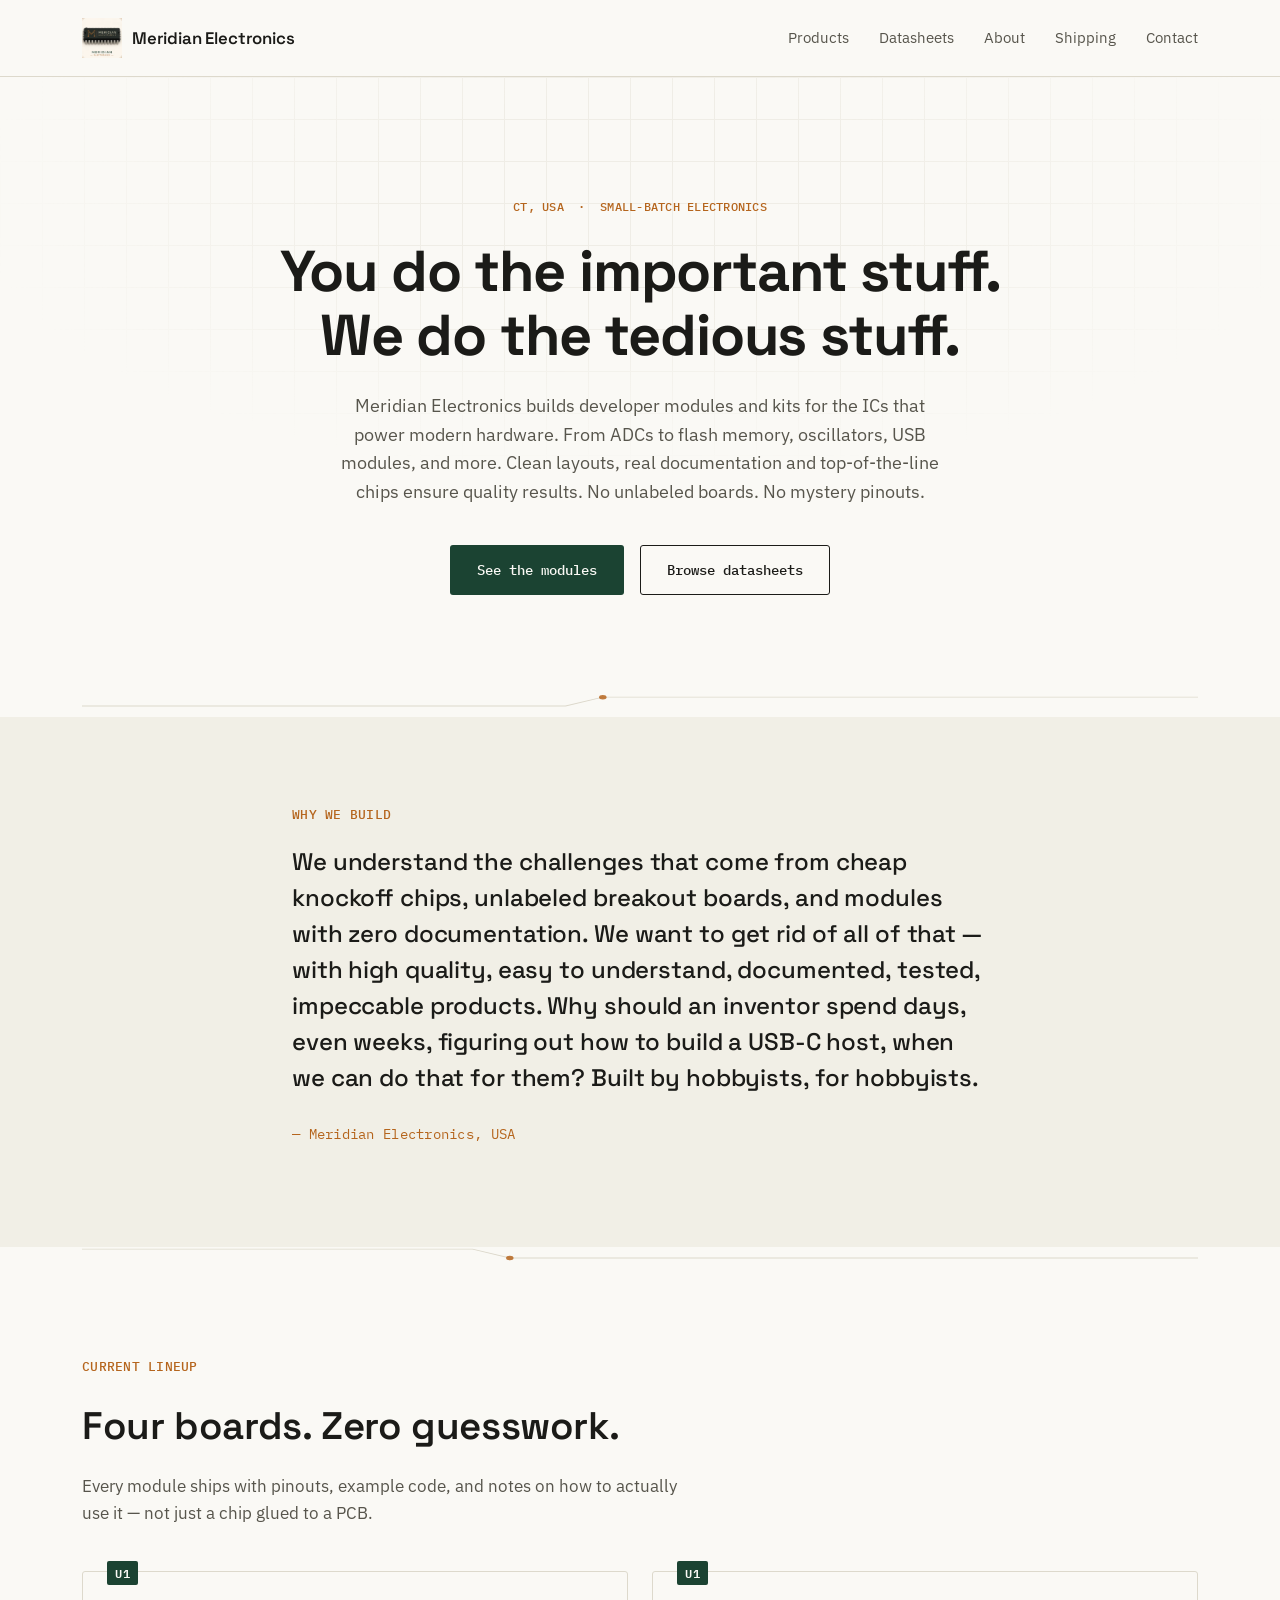
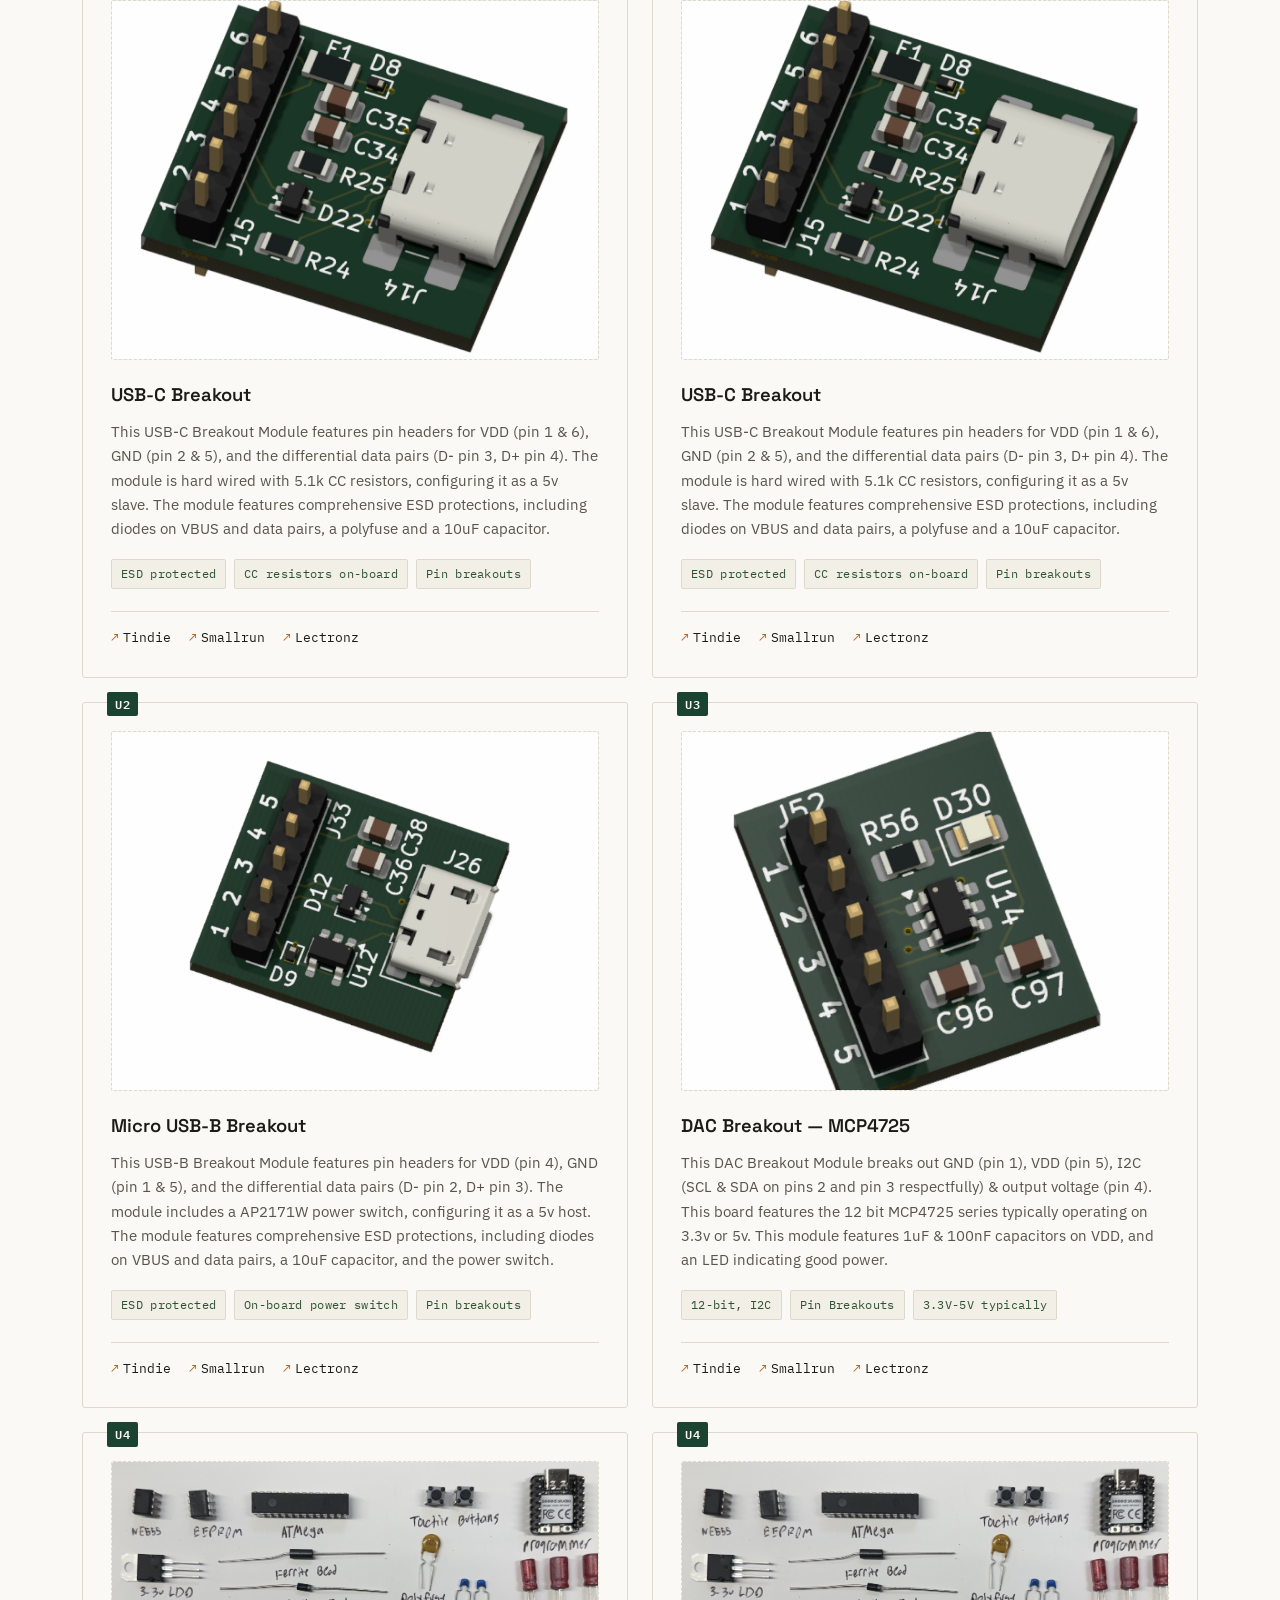
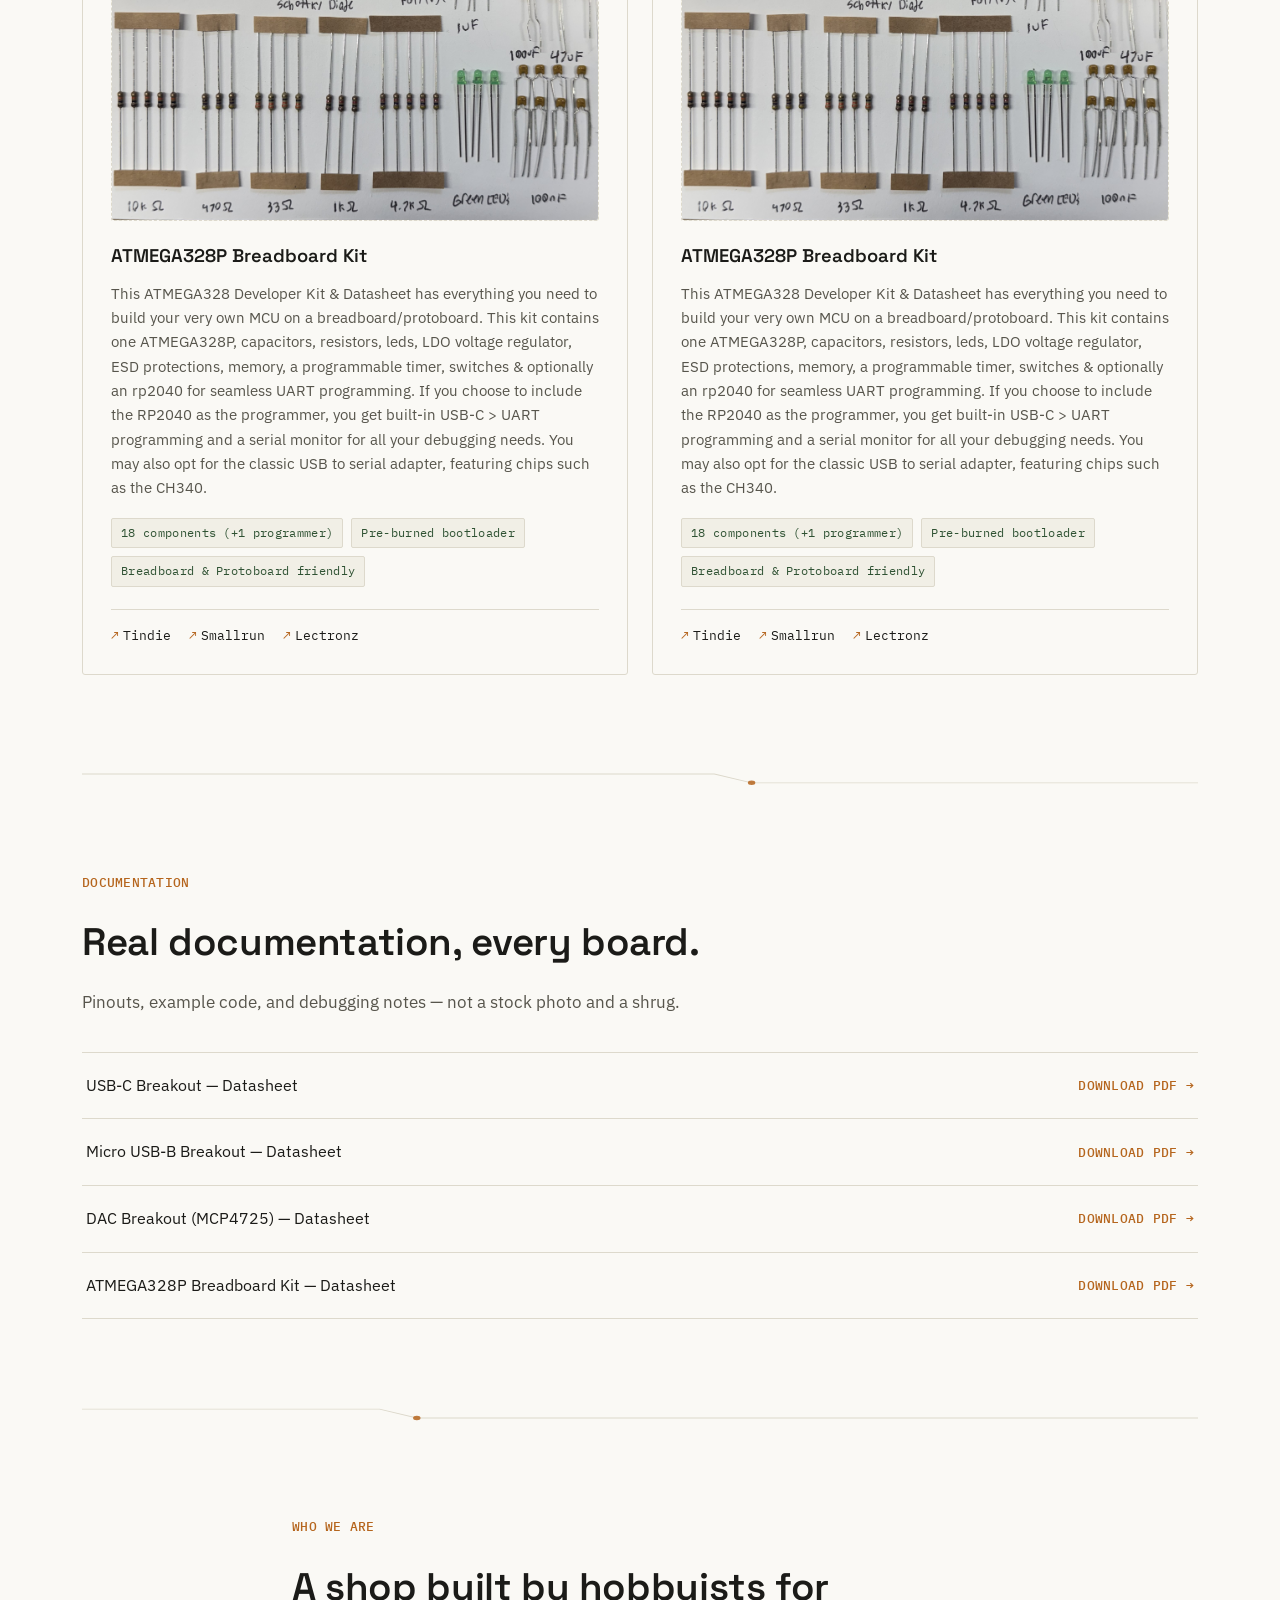
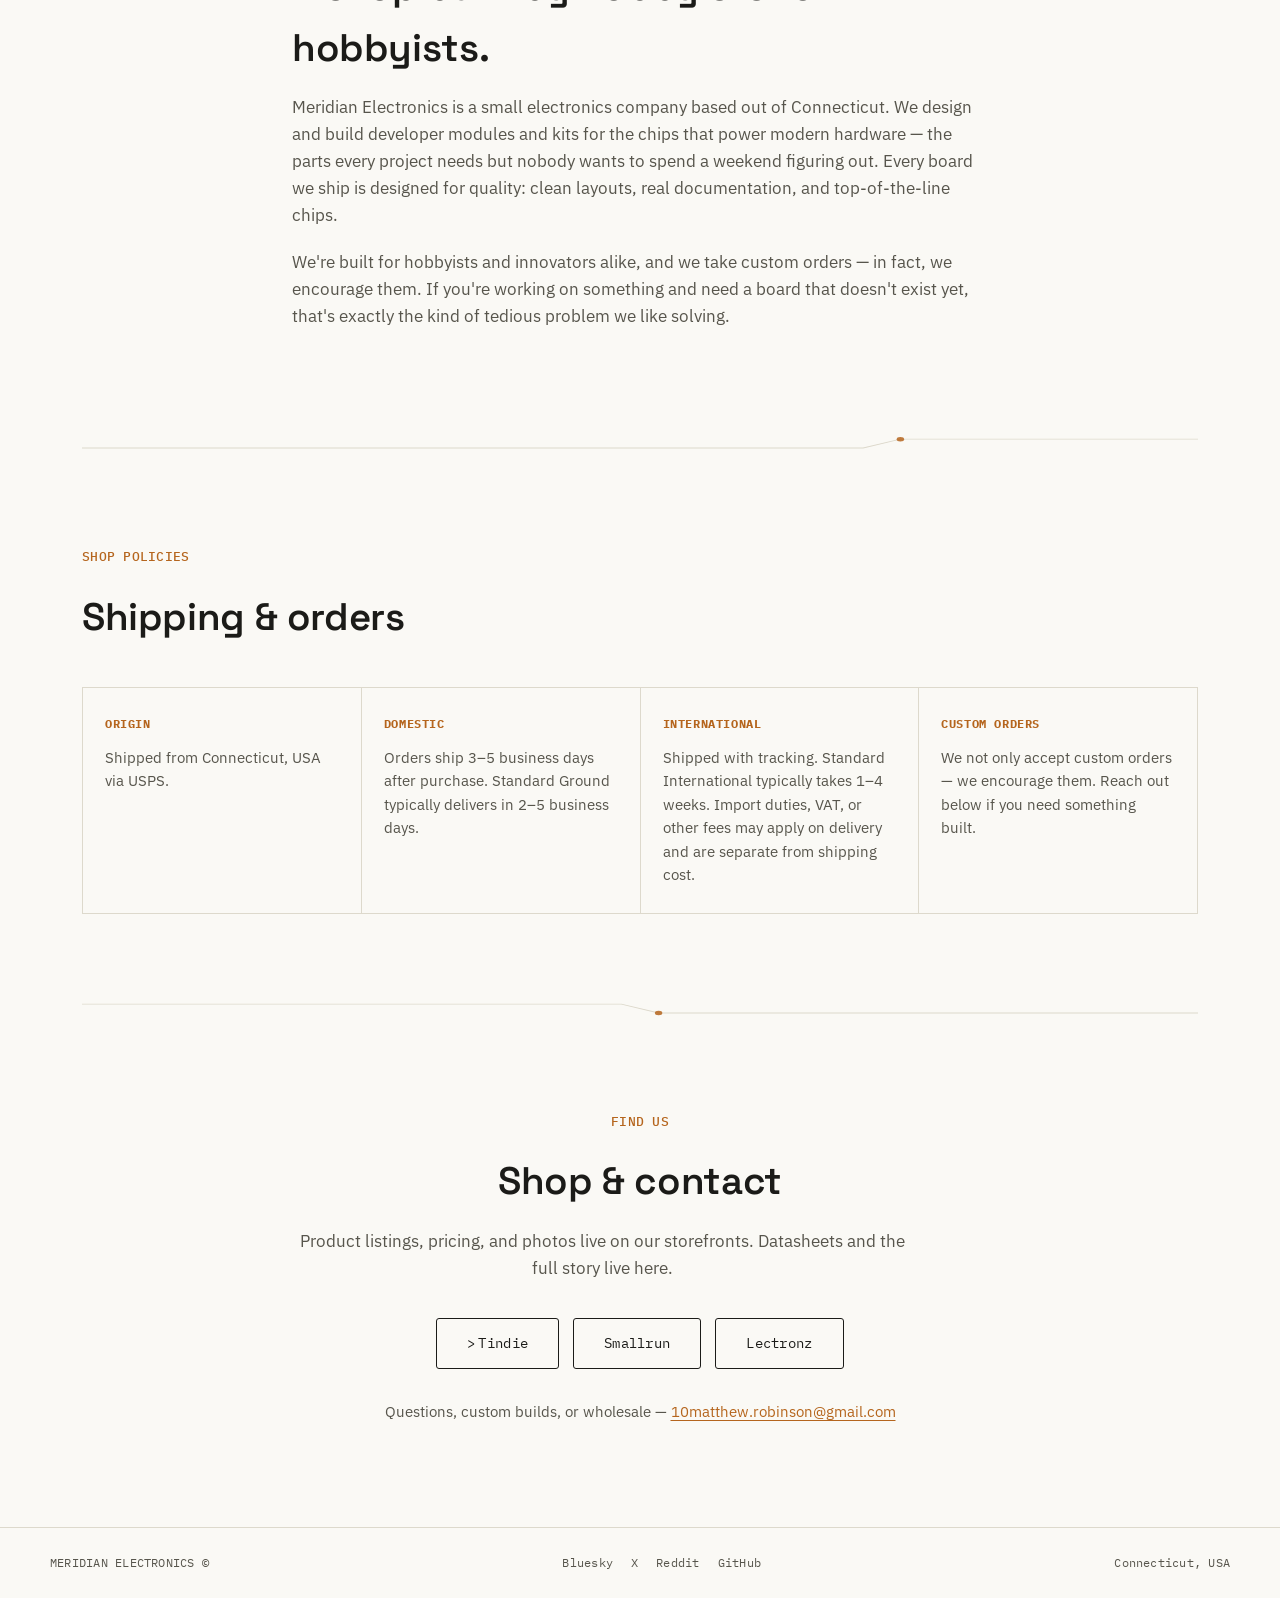
==== index.html @ dcb100b4 "Add product entries for USB-C and ATMEGA328P Added new product entries for USB-C Breakout Module and" ====
<!DOCTYPE html>
<html lang="en">
<head>
<!-- Google tag (gtag.js) -->
<script async src="https://www.googletagmanager.com/gtag/js?id=G-0KDZ7LK2J1"></script>
<script>
  window.dataLayer = window.dataLayer || [];
  function gtag(){dataLayer.push(arguments);}
  gtag('js', new Date());
  gtag('config', 'G-0KDZ7LK2J1');
</script>
<meta charset="UTF-8">
<meta name="viewport" content="width=device-width, initial-scale=1.0">
<title>Meridian Electronics — Developer Modules &amp; Kits</title>
<meta name="description" content="Meridian Electronics builds developer modules and kits for the ICs that power modern hardware. Documented, tested, and built for hobbyists and innovators alike.">

<link rel="canonical" href="https://meridian-electronics.github.io/Meridian-Electronics/">

<!-- Social share preview (Reddit, X, Discord, iMessage, etc.) -->
<meta property="og:type" content="website">
<meta property="og:title" content="Meridian Electronics — Developer Modules & Kits">
<meta property="og:description" content="Documented, tested developer modules and kits for the ICs that power modern hardware. Built for hobbyists and innovators, out of Connecticut.">
<meta property="og:image" content="assets/images/social-preview.png">
<meta property="og:url" content="https://meridian-electronics.github.io/Meridian-Electronics/">
<meta name="twitter:card" content="summary_large_image">
<meta name="twitter:title" content="Meridian Electronics — Developer Modules & Kits">
<meta name="twitter:description" content="Documented, tested developer modules and kits for the ICs that power modern hardware.">
<meta name="twitter:image" content="assets/images/social-preview.png">

<link rel="icon" href="assets/images/favicon.png" type="image/png">

<link rel="preconnect" href="https://fonts.googleapis.com">
<link rel="preconnect" href="https://fonts.gstatic.com" crossorigin>
<link href="https://fonts.googleapis.com/css2?family=Space+Grotesk:wght@500;600;700&family=IBM+Plex+Sans:wght@400;500;600&family=IBM+Plex+Mono:wght@400;500;600&display=swap" rel="stylesheet">
<link rel="stylesheet" href="style.css">
</head>
<body>

<!-- ============ NAV ============ -->
<header class="site-header">
  <div class="header-inner">
    
  <a href="#top" class="wordmark">
  <img src="assets/images/logo-icon.png" alt="Meridian Electronics" class="wordmark-mark">
  <span class="wordmark-text">Meridian Electronics</span>
  </a>

    <nav class="main-nav" id="main-nav">
      <a href="#products">Products</a>
      <a href="#datasheets">Datasheets</a>
      <a href="#about">About</a>
      <a href="#policies">Shipping</a>
      <a href="#contact">Contact</a>
    </nav>

    <button class="nav-toggle" id="nav-toggle" aria-label="Toggle menu" aria-expanded="false">
      <span></span><span></span><span></span>
    </button>
  </div>
  <div class="header-rule" aria-hidden="true"><span class="signal-dot"></span></div>
</header>

<main id="top">

  <!-- ============ HERO ============ -->
  <section class="hero">
    <div class="hero-grid" aria-hidden="true"></div>
    <div class="hero-inner">
      <p class="eyebrow mono">CT, USA &nbsp;·&nbsp; SMALL-BATCH ELECTRONICS</p>
      <h1 class="hero-title">You do the important&nbsp;stuff.<br>We do the tedious&nbsp;stuff.</h1>
      <p class="hero-sub">
        Meridian Electronics builds developer modules and kits for the ICs that power modern
        hardware. From ADCs to flash memory, oscillators, USB modules, and more. Clean layouts,
        real documentation and top-of-the-line chips ensure quality results. No unlabeled boards. No mystery pinouts.
      </p>
      <div class="hero-actions">
        <a href="#products" class="btn btn-primary">See the modules</a>
        <a href="#datasheets" class="btn btn-ghost">Browse datasheets</a>
      </div>
    </div>
  </section>

  <div class="trace-divider" aria-hidden="true">
    <svg viewBox="0 0 1200 40" preserveAspectRatio="none"><path d="M0 20 H520 L560 4 H1200" /><circle cx="560" cy="4" r="4"/></svg>
  </div>

  <!-- ============ WHY / MANIFESTO ============ -->
  <section class="manifesto" id="why">
    <div class="section-inner narrow">
      <p class="section-tag mono">WHY WE BUILD</p>
      <p class="manifesto-text">
        We understand the challenges that come from cheap knockoff chips, unlabeled breakout
        boards, and modules with zero documentation. We want to get rid of all of that —
        with high quality, easy to understand, documented, tested, impeccable products.
        Why should an inventor spend days, even weeks, figuring out how to build a USB-C host,
        when we can do that for them? Built by hobbyists, for hobbyists.
      </p>
      <p class="manifesto-sign mono">— Meridian Electronics, USA</p>
    </div>
  </section>

  <div class="trace-divider" aria-hidden="true">
    <svg viewBox="0 0 1200 40" preserveAspectRatio="none"><path d="M0 4 H420 L460 20 H1200" /><circle cx="460" cy="20" r="4"/></svg>
  </div>

  <!-- ============ PRODUCTS ============ -->
  <section class="products" id="products">
    <div class="section-inner">
      <p class="section-tag mono">CURRENT LINEUP</p>
      <h2 class="section-title">Four boards. Zero guesswork.</h2>
      <p class="section-lede">
        Every module ships with pinouts, example code, and notes on how to actually use it —
        not just a chip glued to a PCB.
      </p>

      <div class="product-grid">

        <!-- PRODUCT 1 -->
        <article class="product-card">
          <div class="product-tag mono">U1</div>
          <div class="product-media">
            <!-- TODO: replace with real product photo -->
            <img src="assets/images/USB-C IMG.png" alt="USB-C breakout board">
          </div>
          <h3>USB-C Breakout</h3>
          <p class="product-blurb">
            <!-- TODO: replace with your real Tindie/Smallrun description -->
            This USB-C Breakout Module features pin headers for VDD (pin 1 & 6), GND (pin 2 & 5), and the differential data pairs (D- pin 3, D+ pin 4). The module is hard wired with 5.1k CC resistors, configuring it as a 5v slave. The module features comprehensive ESD protections, including diodes on VBUS and data pairs, a polyfuse and a 10uF capacitor.
          </p>
          <ul class="product-specs mono">
            <li>ESD protected</li>
            <li>CC resistors on-board</li>
            <li>Pin breakouts</li>
          </ul>
          <div class="product-links">
            <a href="https://www.tindie.com/products/meridian_tech/usb-c-breakout-module-built-in-esd-plug-play/" class="shop-link">Tindie</a>
            <a href="https://smallrun.net/shop/meridian-electronics/usb-c-breakout-module-built-in-esd-plug-play" class="shop-link">Smallrun</a>
            <a href="https://lectronz.com/products/usb-c-breakout-module" class="shop-link">Lectronz</a>
          </div>
        </article>

        <!-- PRODUCT 1.1 -->
        <article class="product-card">
          <div class="product-tag mono">U1</div>
          <div class="product-media">
            <!-- TODO: replace with real product photo -->
            <img src="assets/images/USB-C IMG.png" alt="USB-C breakout board">
          </div>
          <h3>USB-C Breakout</h3>
          <p class="product-blurb">
            <!-- TODO: replace with your real Tindie/Smallrun description -->
            This USB-C Breakout Module features pin headers for VDD (pin 1 & 6), GND (pin 2 & 5), and the differential data pairs (D- pin 3, D+ pin 4). The module is hard wired with 5.1k CC resistors, configuring it as a 5v slave. The module features comprehensive ESD protections, including diodes on VBUS and data pairs, a polyfuse and a 10uF capacitor.
          </p>
          <ul class="product-specs mono">
            <li>ESD protected</li>
            <li>CC resistors on-board</li>
            <li>Pin breakouts</li>
          </ul>
          <div class="product-links">
            <a href="https://www.tindie.com/products/meridian_tech/usb-c-breakout-module-built-in-esd-plug-play/" class="shop-link">Tindie</a>
            <a href="https://smallrun.net/shop/meridian-electronics/usb-c-breakout-module-built-in-esd-plug-play" class="shop-link">Smallrun</a>
            <a href="https://lectronz.com/products/usb-c-breakout-module" class="shop-link">Lectronz</a>
          </div>
        </article>
        
        <!-- PRODUCT 2 -->
        <article class="product-card">
          <div class="product-tag mono">U2</div>
          <div class="product-media">
            <!-- TODO: replace with real product photo -->
            <img src="assets/images/USB-B IMG.png" alt="USB-B breakout board">
          </div>
          <h3>Micro USB-B Breakout</h3>
          <p class="product-blurb">
            This USB-B Breakout Module features pin headers for VDD (pin 4), GND (pin 1 & 5), and the differential data pairs (D- pin 2, D+ pin 3). The module includes a AP2171W power switch, configuring it as a 5v host. The module features comprehensive ESD protections, including diodes on VBUS and data pairs, a 10uF capacitor, and the power switch.
          </p>
          <ul class="product-specs mono">
            <li>ESD protected</li>
            <li>On-board power switch</li>
            <li>Pin breakouts</li>
          </ul>
          <div class="product-links">
            <a href="https://www.tindie.com/products/meridian_tech/micro-usb-b-breakout-module/" class="shop-link">Tindie</a>
            <a href="https://smallrun.net/shop/meridian-electronics/micro-usb-b-breakout-module" class="shop-link">Smallrun</a>
            <a href="https://lectronz.com/stores/meridian-electronics" class="shop-link">Lectronz</a>
          </div>
        </article>

        <!-- PRODUCT 3 -->
        <article class="product-card">
          <div class="product-tag mono">U3</div>
          <div class="product-media">
            <!-- TODO: replace with real product photo -->
            <img src="assets/images/DAC IMG.png" alt="DAC breakout board">
          </div>
          <h3>DAC Breakout — MCP4725</h3>
          <p class="product-blurb">
            This DAC Breakout Module breaks out GND (pin 1), VDD (pin 5), I2C (SCL & SDA on pins 2 and pin 3 respectfully) & output voltage (pin 4). This board features the 12 bit MCP4725 series typically operating on 3.3v or 5v. This module features 1uF & 100nF capacitors on VDD, and an LED indicating good power.
          </p>
          <ul class="product-specs mono">
            <li>12-bit, I2C</li>
            <li>Pin Breakouts</li>
            <li>3.3V-5V typically</li>
          </ul>
          <div class="product-links">
            <a href="https://www.tindie.com/products/meridian_tech/12-bit-dac-mcp4725-module/" class="shop-link">Tindie</a>
            <a href="https://smallrun.net/shop/meridian-electronics/12-bit-dac-mcp4725-module" class="shop-link">Smallrun</a>
            <a href="https://lectronz.com/stores/meridian-electronics" class="shop-link">Lectronz</a>
          </div>
        </article>

        <!-- PRODUCT 4 -->
        <article class="product-card">
          <div class="product-tag mono">U4</div>
          <div class="product-media">
            <!-- TODO: replace with real product photo -->
            <img src="assets/images/ATMEGA328P IMG.png" alt="328P breakout board">          </div>
          <h3>ATMEGA328P Breadboard Kit</h3>
          <p class="product-blurb">
            This ATMEGA328 Developer Kit & Datasheet has everything you need to build your very own MCU on a breadboard/protoboard. This kit contains one ATMEGA328P, capacitors, resistors, leds, LDO voltage regulator, ESD protections, memory, a programmable timer, switches & optionally an rp2040 for seamless UART programming.
            If you choose to include the RP2040 as the programmer, you get built-in USB-C > UART programming and a serial monitor for all your debugging needs. You may also opt for the classic USB to serial adapter, featuring chips such as the CH340. 
          </p>
          <ul class="product-specs mono">
            <li>18 components (+1 programmer)</li>
            <li>Pre-burned bootloader</li>
            <li>Breadboard & Protoboard friendly</li>
          </ul>
          <div class="product-links">
            <a href="https://www.tindie.com/products/meridian_tech/atmega328p-dev-educational-kit-breadboard-mcp/" class="shop-link">Tindie</a>
            <a href="https://smallrun.net/shop/meridian-electronics/atmega328p-dev-kit-educational-kit-breadboard" class="shop-link">Smallrun</a>
            <a href="https://lectronz.com/products/atmega328p-devkit" class="shop-link">Lectronz</a>
          </div>
        </article>

        <!-- PRODUCT 4.1 -->
        <article class="product-card">
          <div class="product-tag mono">U4</div>
          <div class="product-media">
            <!-- TODO: replace with real product photo -->
            <img src="assets/images/ATMEGA328P IMG.png" alt="328P breakout board">          </div>
          <h3>ATMEGA328P Breadboard Kit</h3>
          <p class="product-blurb">
            This ATMEGA328 Developer Kit & Datasheet has everything you need to build your very own MCU on a breadboard/protoboard. This kit contains one ATMEGA328P, capacitors, resistors, leds, LDO voltage regulator, ESD protections, memory, a programmable timer, switches & optionally an rp2040 for seamless UART programming.
            If you choose to include the RP2040 as the programmer, you get built-in USB-C > UART programming and a serial monitor for all your debugging needs. You may also opt for the classic USB to serial adapter, featuring chips such as the CH340. 
          </p>
          <ul class="product-specs mono">
            <li>18 components (+1 programmer)</li>
            <li>Pre-burned bootloader</li>
            <li>Breadboard & Protoboard friendly</li>
          </ul>
          <div class="product-links">
            <a href="https://www.tindie.com/products/meridian_tech/atmega328p-dev-educational-kit-breadboard-mcp/" class="shop-link">Tindie</a>
            <a href="https://smallrun.net/shop/meridian-electronics/atmega328p-dev-kit-educational-kit-breadboard" class="shop-link">Smallrun</a>
            <a href="https://lectronz.com/products/atmega328p-devkit" class="shop-link">Lectronz</a>
          </div>
        </article>
      </div>
    </div>
  </section>

  <div class="trace-divider" aria-hidden="true">
    <svg viewBox="0 0 1200 40" preserveAspectRatio="none"><path d="M0 20 H680 L720 36 H1200" /><circle cx="720" cy="36" r="4"/></svg>
  </div>

  <!-- ============ DATASHEETS ============ -->
  <section class="datasheets" id="datasheets">
    <div class="section-inner">
      <p class="section-tag mono">DOCUMENTATION</p>
      <h2 class="section-title">Real documentation, every board.</h2>
      <p class="section-lede">
        Pinouts, example code, and debugging notes — not a stock photo and a shrug.
      </p>

      <ul class="datasheet-list">
        <li>
          <span class="ds-name">USB-C Breakout — Datasheet</span>
          <a href="assets/datasheets/usb-c-breakout.pdf" class="ds-link mono">DOWNLOAD PDF &rarr;</a>
        </li>
        <li>
          <span class="ds-name">Micro USB-B Breakout — Datasheet</span>
          <a href="assets/datasheets/micro-usb-b-breakout.pdf" class="ds-link mono">DOWNLOAD PDF &rarr;</a>
        </li>
        <li>
          <span class="ds-name">DAC Breakout (MCP4725) — Datasheet</span>
          <a href="assets/datasheets/dac-breakout.pdf" class="ds-link mono">DOWNLOAD PDF &rarr;</a>
        </li>
        <li>
          <span class="ds-name">ATMEGA328P Breadboard Kit — Datasheet</span>
          <a href="assets/datasheets/atmega328p-kit.pdf" class="ds-link mono">DOWNLOAD PDF &rarr;</a>
        </li>
      </ul>
    </div>
  </section>

  <div class="trace-divider" aria-hidden="true">
    <svg viewBox="0 0 1200 40" preserveAspectRatio="none"><path d="M0 4 H320 L360 20 H1200" /><circle cx="360" cy="20" r="4"/></svg>
  </div>

  <!-- ============ ABOUT ============ -->
  <section class="about" id="about">
    <div class="section-inner narrow">
      <p class="section-tag mono">WHO WE ARE</p>
      <h2 class="section-title">A shop built by hobbyists for hobbyists.</h2>
      <p class="about-text">
        Meridian Electronics is a small electronics company based out of
        Connecticut. We design and build developer modules and kits for the chips that
        power modern hardware — the parts every project needs but nobody wants to spend
        a weekend figuring out. Every board we ship is designed for quality: clean layouts,
        real documentation, and top-of-the-line chips.
      </p>
      <p class="about-text">
        We're built for hobbyists and innovators alike, and we take custom orders — in
        fact, we encourage them. If you're working on something and need a board that
        doesn't exist yet, that's exactly the kind of tedious problem we like solving.
      </p>
    </div>
  </section>

  <div class="trace-divider" aria-hidden="true">
    <svg viewBox="0 0 1200 40" preserveAspectRatio="none"><path d="M0 20 H840 L880 4 H1200" /><circle cx="880" cy="4" r="4"/></svg>
  </div>

  <!-- ============ SHIPPING / POLICIES ============ -->
  <section class="policies" id="policies">
    <div class="section-inner">
      <p class="section-tag mono">SHOP POLICIES</p>
      <h2 class="section-title">Shipping &amp; orders</h2>

      <div class="policy-grid">
        <div class="policy-card">
          <h3 class="mono">ORIGIN</h3>
          <p>Shipped from Connecticut, USA via USPS.</p>
        </div>
        <div class="policy-card">
          <h3 class="mono">DOMESTIC</h3>
          <p>Orders ship 3–5 business days after purchase. Standard Ground typically
            delivers in 2–5 business days.</p>
        </div>
        <div class="policy-card">
          <h3 class="mono">INTERNATIONAL</h3>
          <p>Shipped with tracking. Standard International typically takes 1–4 weeks.
            Import duties, VAT, or other fees may apply on delivery and are separate
            from shipping cost.</p>
        </div>
        <div class="policy-card">
          <h3 class="mono">CUSTOM ORDERS</h3>
          <p>We not only accept custom orders — we encourage them. Reach out below
            if you need something built.</p>
        </div>
      </div>
    </div>
  </section>

  <div class="trace-divider" aria-hidden="true">
    <svg viewBox="0 0 1200 40" preserveAspectRatio="none"><path d="M0 4 H580 L620 20 H1200" /><circle cx="620" cy="20" r="4"/></svg>
  </div>

  <!-- ============ CONTACT / SHOPS ============ -->
  <section class="contact" id="contact">
    <div class="section-inner narrow center">
      <p class="section-tag mono">FIND US</p>
      <h2 class="section-title">Shop &amp; contact</h2>
      <p class="section-lede">
        Product listings, pricing, and photos live on our storefronts. Datasheets and
        the full story live here.
      </p>

      <div class="shop-buttons">
        <!-- TODO: replace # with your real storefront URLs -->
        <a href="https://www.tindie.com/stores/meridian_tech/" class="shop-btn">>
          <span class="mono">Tindie</span>
        </a>
        <a href="https://smallrun.net/shop/meridian-electronics" class="shop-btn">
          <span class="mono">Smallrun</span>
        </a>
        <a href="https://lectronz.com/stores/meridian-electronics" class="shop-btn">
          <span class="mono">Lectronz</span>
        </a>
      </div>

      <!-- TODO: replace with your real contact email -->
      <p class="contact-email">
        Questions, custom builds, or wholesale &mdash;
        <a href="mailto:10matthew.robinson@gmail.com">10matthew.robinson@gmail.com</a>
      </p>
    </div>
  </section>

</main>

<footer class="site-footer">
  <div class="footer-inner">
    <span class="mono">MERIDIAN ELECTRONICS &copy; <span id="year"></span></span>
    <div class="footer-social">
      <a href="https://bsky.app/profile/meridian-tech.bsky.social" class="mono">Bluesky</a>
      <a href="https://x.com/Meridian_TechUS" class="mono">X</a>
      <a href="https://www.reddit.com/user/Federal-Estate-7800/" class="mono">Reddit</a>
      <a href="https://github.com/Meridian-Electronics" class="mono">GitHub</a>
    </div>
    <span class="mono footer-loc">Connecticut, USA</span>
  </div>
</footer>

<script src="js/script.js"></script>
</body>
</html>
---- style.css ----
/* ==========================================================================
   Meridian Electronics — design tokens
   Palette pulled from the physical product: FR4 paper, soldermask green,
   copper trace/pad tone. Type: Space Grotesk (display), IBM Plex Sans (body),
   IBM Plex Mono (pin tables, designators, data — same register as the datasheets).
   ========================================================================== */

:root {
  --paper: #FAF9F5;
  --paper-dim: #F1EFE6;
  --ink: #1B1B18;
  --ink-soft: #57554C;
  --line: #DDD9CC;

  --green: #1B4332;
  --green-soft: #2F5233;
  --copper: #B5651D;
  --copper-soft: #D98A4C;

  --radius: 3px;
  --max-w: 1180px;

  --font-display: "Space Grotesk", "IBM Plex Sans", sans-serif;
  --font-body: "IBM Plex Sans", sans-serif;
  --font-mono: "IBM Plex Mono", monospace;
}

* { box-sizing: border-box; }

html {
  scroll-behavior: smooth;
}

@media (prefers-reduced-motion: reduce) {
  html { scroll-behavior: auto; }
  * { animation-duration: 0.001ms !important; animation-iteration-count: 1 !important; transition-duration: 0.001ms !important; }
}

body {
  margin: 0;
  background: var(--paper);
  color: var(--ink);
  font-family: var(--font-body);
  font-size: 16px;
  line-height: 1.6;
  -webkit-font-smoothing: antialiased;
}

a { color: inherit; text-decoration: none; }
ul { margin: 0; padding: 0; list-style: none; }
img { max-width: 100%; display: block; }

.mono { font-family: var(--font-mono); letter-spacing: 0.02em; }

:focus-visible {
  outline: 2px solid var(--copper);
  outline-offset: 2px;
}

.section-inner {
  max-width: var(--max-w);
  margin: 0 auto;
  padding: 88px 32px;
}
.section-inner.narrow { max-width: 760px; }
.section-inner.center { text-align: center; }

.section-tag {
  color: var(--copper);
  font-size: 0.8rem;
  font-weight: 500;
  text-transform: uppercase;
  margin: 0 0 18px;
}

.section-title {
  font-family: var(--font-display);
  font-size: clamp(1.7rem, 3vw, 2.4rem);
  font-weight: 600;
  margin: 0 0 16px;
  letter-spacing: -0.01em;
}

.section-lede {
  color: var(--ink-soft);
  max-width: 620px;
  font-size: 1.05rem;
  margin: 0 0 8px;
}

/* ==========================================================================
   Header — echoes the datasheet page header: small wordmark, hairline rule
   ========================================================================== */

.site-header {
  position: sticky;
  top: 0;
  z-index: 100;
  background: rgba(250, 249, 245, 0.92);
  backdrop-filter: blur(6px);
}

.header-inner {
  max-width: var(--max-w);
  margin: 0 auto;
  padding: 18px 32px;
  display: flex;
  align-items: center;
  justify-content: space-between;
}

.wordmark {
  display: flex;
  align-items: center;
  gap: 10px;
}

.wordmark-mark {
  height: 40px;
  width: 40px;
  object-fit: contain;
}

.wordmark-text {
  font-family: var(--font-display);
  font-weight: 600;
  font-size: 1.05rem;
  letter-spacing: -0.01em;
}

.main-nav {
  display: flex;
  gap: 30px;
}

.main-nav a {
  font-size: 0.92rem;
  color: var(--ink-soft);
  position: relative;
  padding: 4px 0;
  transition: color 0.15s ease;
}

.main-nav a:hover,
.main-nav a:focus-visible {
  color: var(--ink);
}

.main-nav a::after {
  content: "";
  position: absolute;
  left: 0; right: 100%;
  bottom: 0;
  height: 1.5px;
  background: var(--copper);
  transition: right 0.18s ease;
}

.main-nav a:hover::after,
.main-nav a:focus-visible::after {
  right: 0;
}

.nav-toggle {
  display: none;
  flex-direction: column;
  gap: 5px;
  background: none;
  border: none;
  cursor: pointer;
  padding: 6px;
}
.nav-toggle span {
  width: 22px;
  height: 2px;
  background: var(--ink);
  display: block;
}

.header-rule {
  position: relative;
  height: 1px;
  background: var(--line);
  overflow: visible;
}

.signal-dot {
  position: absolute;
  top: -3px;
  left: -3%;
  width: 7px;
  height: 7px;
  border-radius: 50%;
  background: var(--copper);
  animation: travel 7s linear infinite;
}

@keyframes travel {
  0% { left: -3%; opacity: 0; }
  8% { opacity: 1; }
  92% { opacity: 1; }
  100% { left: 103%; opacity: 0; }
}

/* ==========================================================================
   Hero
   ========================================================================== */

.hero {
  position: relative;
  padding: 120px 32px 100px;
  overflow: hidden;
}

.hero-grid {
  position: absolute;
  inset: 0;
  background-image:
    linear-gradient(var(--line) 1px, transparent 1px),
    linear-gradient(90deg, var(--line) 1px, transparent 1px);
  background-size: 42px 42px;
  opacity: 0.35;
  mask-image: radial-gradient(ellipse 70% 60% at 50% 20%, black 30%, transparent 75%);
}

.hero-inner {
  position: relative;
  max-width: 760px;
  margin: 0 auto;
  text-align: center;
}

.eyebrow {
  color: var(--copper);
  font-size: 0.78rem;
  font-weight: 500;
  margin: 0 0 22px;
}

.hero-title {
  font-family: var(--font-display);
  font-size: clamp(2.2rem, 5.4vw, 3.6rem);
  font-weight: 700;
  line-height: 1.12;
  letter-spacing: -0.02em;
  margin: 0 0 24px;
}

.hero-sub {
  font-size: 1.12rem;
  color: var(--ink-soft);
  max-width: 620px;
  margin: 0 auto 38px;
}

.hero-actions {
  display: flex;
  gap: 16px;
  justify-content: center;
  flex-wrap: wrap;
}

.btn {
  display: inline-block;
  padding: 13px 26px;
  font-family: var(--font-mono);
  font-size: 0.88rem;
  font-weight: 500;
  border-radius: var(--radius);
  border: 1px solid transparent;
  transition: transform 0.15s ease, background 0.15s ease, border-color 0.15s ease;
}
.btn:hover { transform: translateY(-1px); }

.btn-primary {
  background: var(--green);
  color: var(--paper);
}
.btn-primary:hover { background: var(--green-soft); }

.btn-ghost {
  border-color: var(--ink);
  color: var(--ink);
}
.btn-ghost:hover { border-color: var(--copper); color: var(--copper); }

/* ==========================================================================
   Trace dividers — signature element: a copper trace with a via, standing
   in for a section rule. Direction/turn is randomized per divider.
   ========================================================================== */

.trace-divider {
  max-width: var(--max-w);
  margin: 0 auto;
  padding: 0 32px;
}
.trace-divider svg {
  width: 100%;
  height: 22px;
  display: block;
  overflow: visible;
}
.trace-divider path {
  fill: none;
  stroke: var(--line);
  stroke-width: 1.5;
}
.trace-divider circle {
  fill: var(--copper);
  opacity: 0.85;
}

/* ==========================================================================
   Manifesto / About (shared prose styling)
   ========================================================================== */

.manifesto { background: var(--paper-dim); }

.manifesto-text {
  font-family: var(--font-display);
  font-size: clamp(1.15rem, 2.1vw, 1.5rem);
  font-weight: 500;
  line-height: 1.5;
  letter-spacing: -0.005em;
  margin: 0 0 28px;
}

.manifesto-sign {
  color: var(--copper);
  font-size: 0.85rem;
}

.about-text {
  color: var(--ink-soft);
  font-size: 1.05rem;
  margin: 0 0 20px;
}

/* ==========================================================================
   Products
   ========================================================================== */

.product-grid {
  margin-top: 44px;
  display: grid;
  grid-template-columns: repeat(2, 1fr);
  gap: 24px;
}

.product-card {
  position: relative;
  background: var(--paper);
  border: 1px solid var(--line);
  border-radius: var(--radius);
  padding: 28px;
  transition: border-color 0.18s ease, transform 0.18s ease, box-shadow 0.18s ease;
}

.product-card:hover {
  border-color: var(--copper);
  transform: translateY(-2px);
  box-shadow: 0 10px 24px -18px rgba(27, 27, 24, 0.35);
}

.product-tag {
  position: absolute;
  top: -11px;
  left: 24px;
  background: var(--green);
  color: var(--paper);
  font-size: 0.72rem;
  font-weight: 600;
  padding: 3px 8px;
  border-radius: 2px;
  letter-spacing: 0.05em;
}

.product-media {
  height: 360px;
  border-radius: 2px;
  background:
    repeating-linear-gradient(45deg, var(--paper-dim), var(--paper-dim) 8px, var(--paper) 8px, var(--paper) 16px);
  border: 1px dashed var(--line);
  display: flex;
  align-items: center;
  justify-content: center;
  text-align: center;
  margin-bottom: 20px;
}

.media-placeholder {
  color: var(--ink-soft);
  font-size: 0.72rem;
  line-height: 1.6;
}

.product-media img {
  width: 100%;
  height: 100%;
  object-fit: cover;
  border-radius: 2px;
}

.product-card h3 {
  font-family: var(--font-display);
  font-size: 1.15rem;
  font-weight: 600;
  margin: 0 0 10px;
}

.product-blurb {
  color: var(--ink-soft);
  font-size: 0.95rem;
  margin: 0 0 18px;
}

.product-specs {
  display: flex;
  flex-wrap: wrap;
  gap: 8px;
  margin-bottom: 22px;
}
.product-specs li {
  font-size: 0.72rem;
  color: var(--green-soft);
  background: var(--paper-dim);
  border: 1px solid var(--line);
  padding: 5px 9px;
  border-radius: 2px;
}

.product-links {
  display: flex;
  gap: 18px;
  border-top: 1px solid var(--line);
  padding-top: 16px;
}

.shop-link {
  font-family: var(--font-mono);
  font-size: 0.8rem;
  color: var(--ink);
  position: relative;
}
.shop-link::before {
  content: "\2197";
  margin-right: 4px;
  color: var(--copper);
}
.shop-link:hover { color: var(--copper); }

/* ==========================================================================
   Datasheets
   ========================================================================== */

.datasheet-list {
  margin-top: 36px;
  border-top: 1px solid var(--line);
}

.datasheet-list li {
  display: flex;
  align-items: center;
  justify-content: space-between;
  padding: 20px 4px;
  border-bottom: 1px solid var(--line);
  flex-wrap: wrap;
  gap: 10px;
}

.ds-name {
  font-size: 1rem;
}

.ds-link {
  color: var(--copper);
  font-size: 0.82rem;
  font-weight: 500;
  transition: opacity 0.15s ease;
}
.ds-link:hover { opacity: 0.7; }

.datasheets code {
  background: var(--paper-dim);
  border: 1px solid var(--line);
  border-radius: 2px;
  padding: 2px 6px;
  font-size: 0.85em;
}

/* ==========================================================================
   Policies
   ========================================================================== */

.policy-grid {
  margin-top: 40px;
  display: grid;
  grid-template-columns: repeat(4, 1fr);
  gap: 1px;
  background: var(--line);
  border: 1px solid var(--line);
}

.policy-card {
  background: var(--paper);
  padding: 26px 22px;
}

.policy-card h3 {
  font-size: 0.75rem;
  color: var(--copper);
  margin: 0 0 12px;
  letter-spacing: 0.05em;
}

.policy-card p {
  font-size: 0.92rem;
  color: var(--ink-soft);
  margin: 0;
}

/* ==========================================================================
   Contact
   ========================================================================== */

.shop-buttons {
  display: flex;
  gap: 14px;
  justify-content: center;
  flex-wrap: wrap;
  margin: 36px 0 30px;
}

.shop-btn {
  border: 1px solid var(--ink);
  border-radius: var(--radius);
  padding: 14px 30px;
  font-size: 0.85rem;
  transition: background 0.15s ease, color 0.15s ease, border-color 0.15s ease;
}
.shop-btn:hover {
  background: var(--green);
  border-color: var(--green);
  color: var(--paper);
}

.contact-email {
  color: var(--ink-soft);
  font-size: 0.95rem;
}
.contact-email a {
  color: var(--copper);
  text-decoration: underline;
  text-underline-offset: 3px;
}

/* ==========================================================================
   Footer
   ========================================================================== */

.site-footer {
  border-top: 1px solid var(--line);
  padding: 26px 32px;
}

.footer-inner {
  max-width: var(--max-w);
  margin: 0 auto;
  display: flex;
  justify-content: space-between;
  flex-wrap: wrap;
  gap: 8px;
  font-size: 0.72rem;
  color: var(--ink-soft);
}

.footer-social {
  display: flex;
  gap: 18px;
}
.footer-social a {
  color: var(--ink-soft);
  transition: color 0.15s ease;
}
.footer-social a:hover {
  color: var(--copper);
}

/* ==========================================================================
   Responsive
   ========================================================================== */

@media (max-width: 860px) {
  .product-grid { grid-template-columns: 1fr; }
  .policy-grid { grid-template-columns: repeat(2, 1fr); }
}

@media (max-width: 720px) {
  .main-nav {
    position: absolute;
    top: 100%;
    left: 0;
    right: 0;
    background: var(--paper);
    border-bottom: 1px solid var(--line);
    flex-direction: column;
    gap: 0;
    padding: 8px 32px 18px;
    display: none;
  }
  .main-nav.open { display: flex; }
  .main-nav a { padding: 12px 0; border-bottom: 1px solid var(--line); }
  .main-nav a:last-child { border-bottom: none; }
  .nav-toggle { display: flex; }
  .hero { padding: 90px 24px 70px; }
  .section-inner { padding: 64px 24px; }
}

@media (max-width: 540px) {
  .policy-grid { grid-template-columns: 1fr; }
}
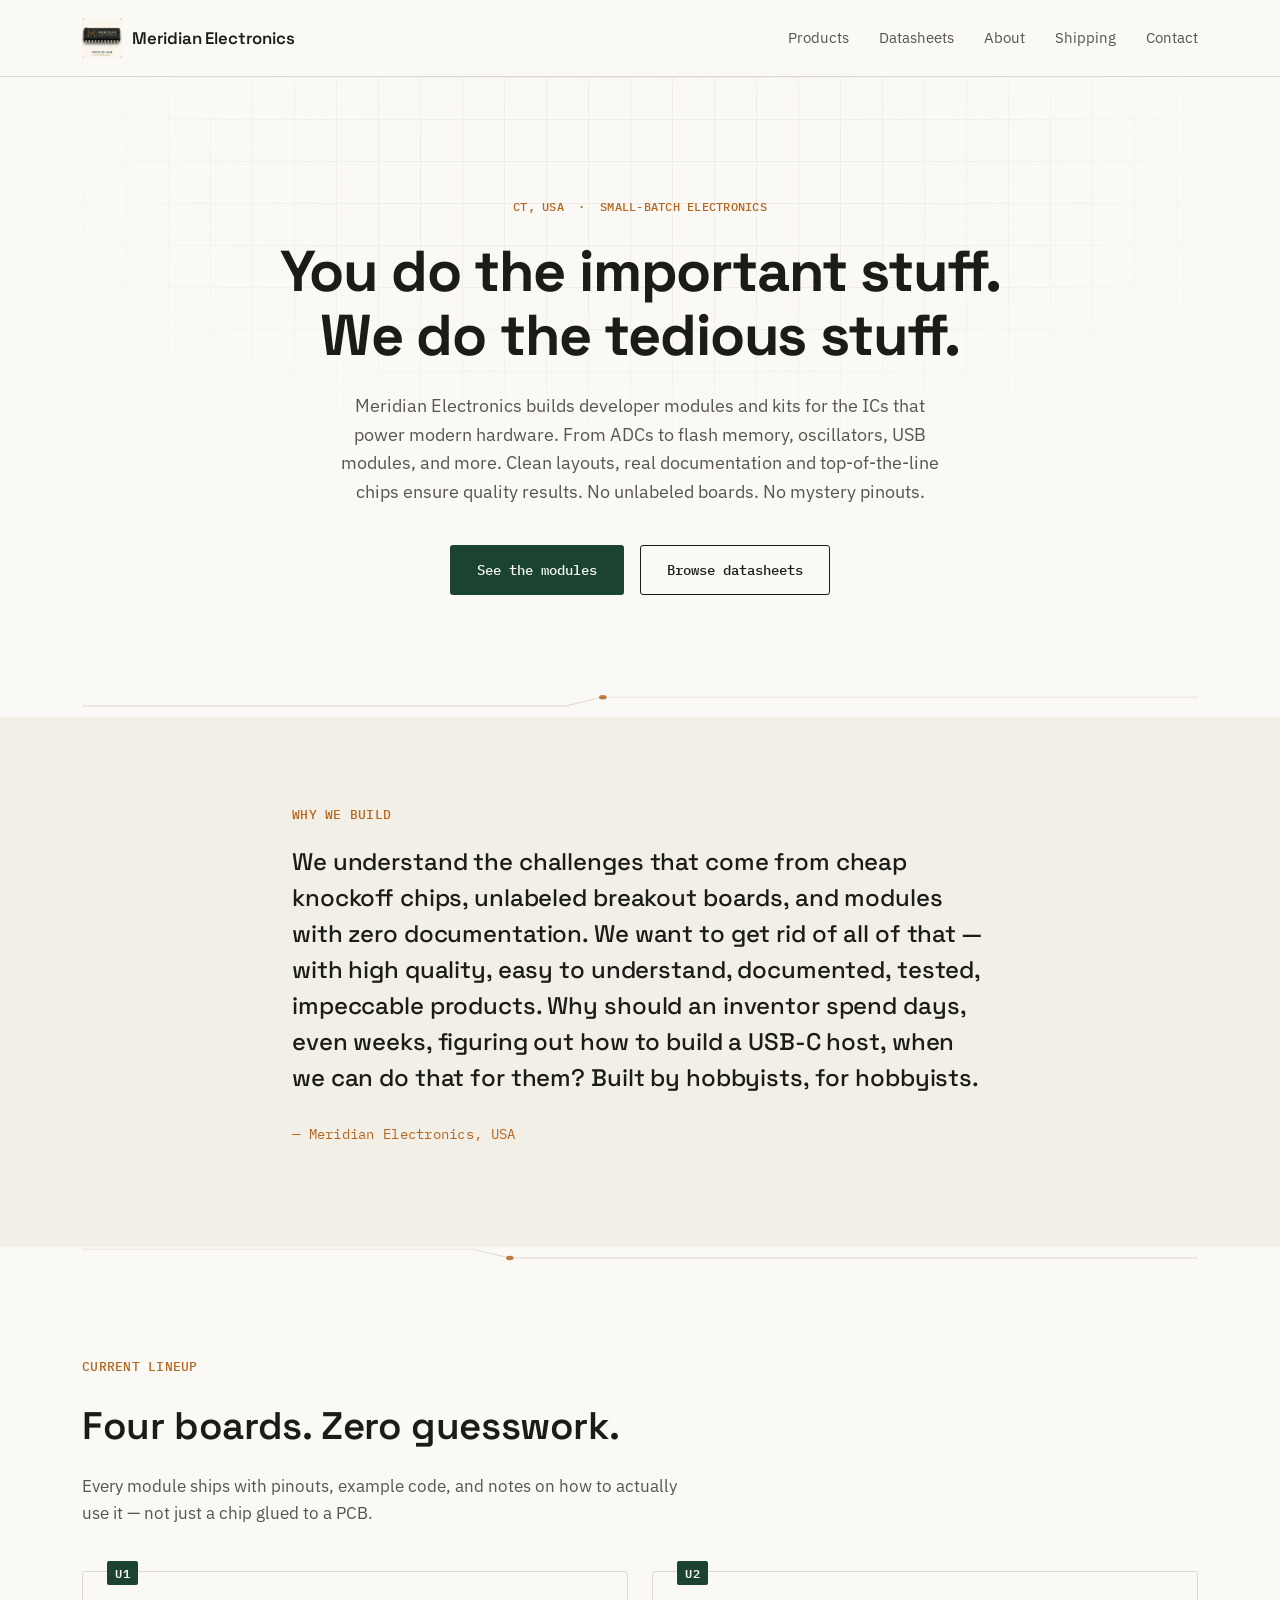
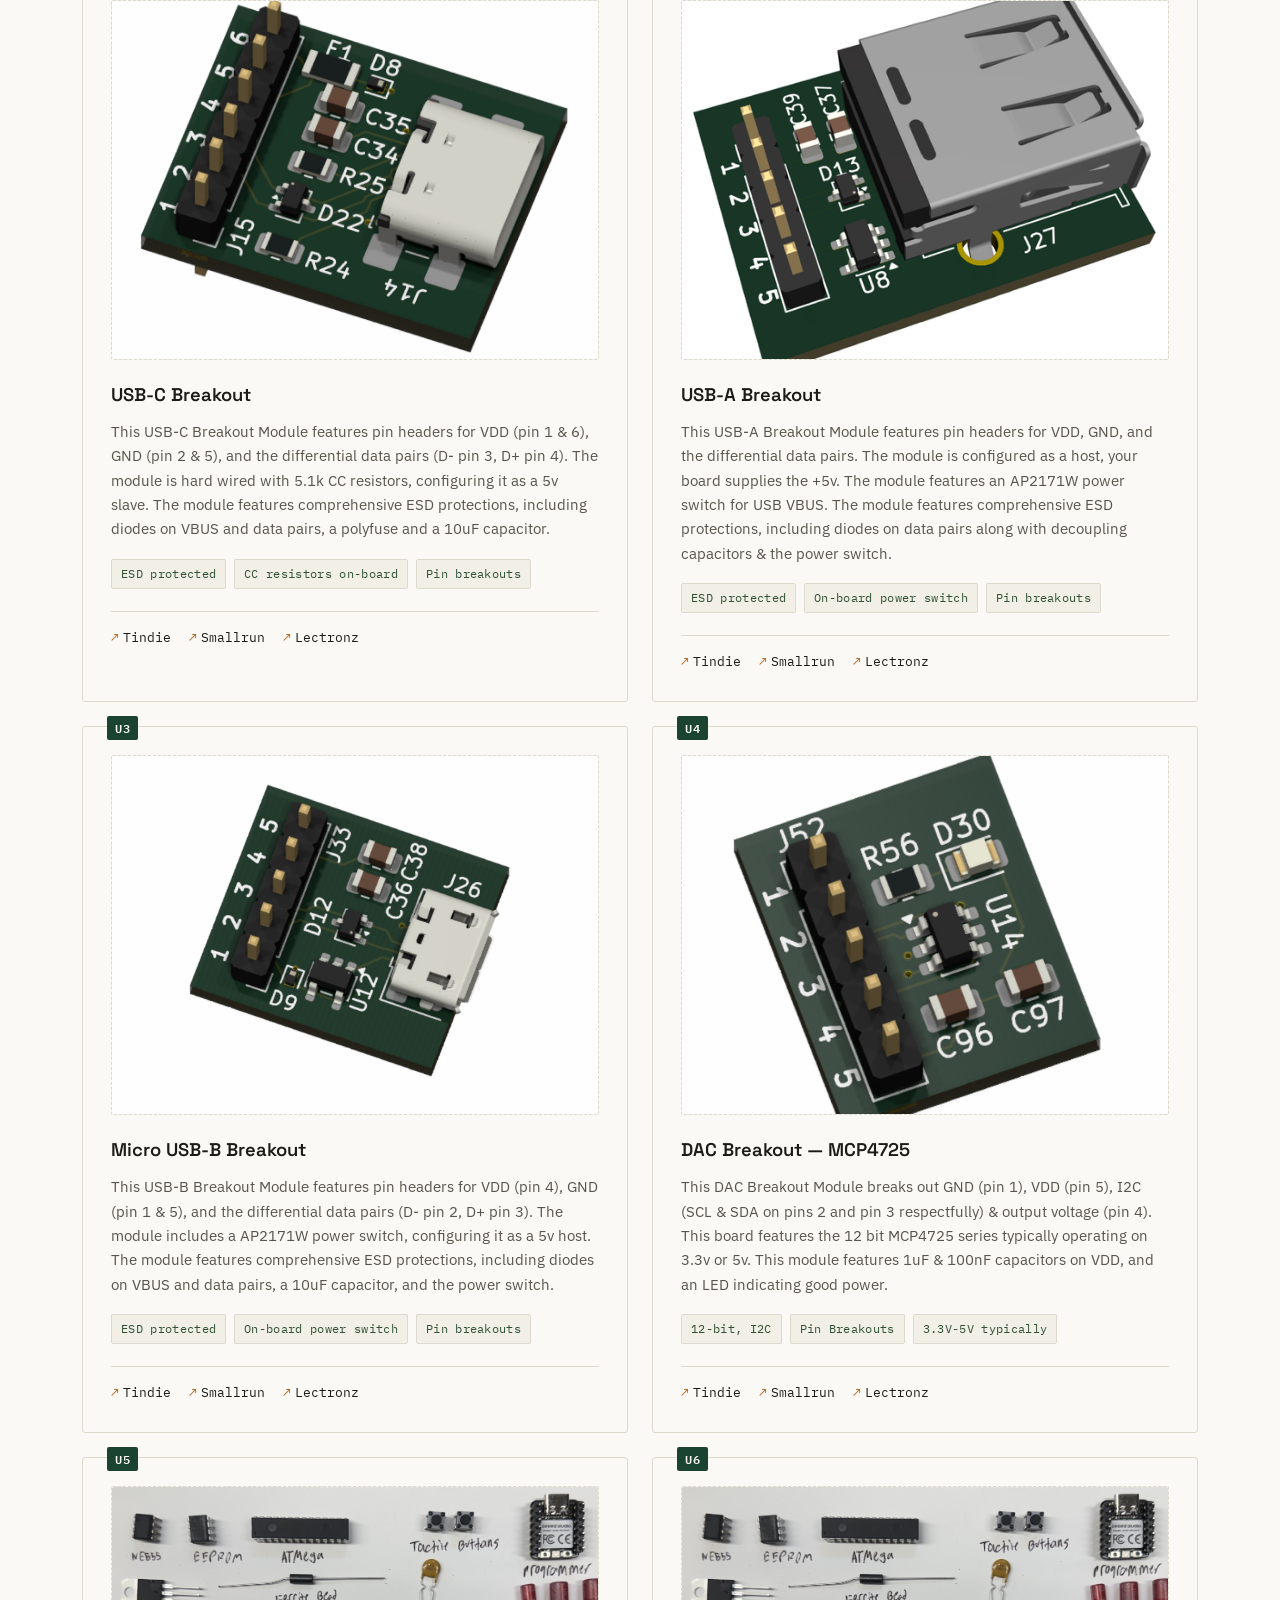
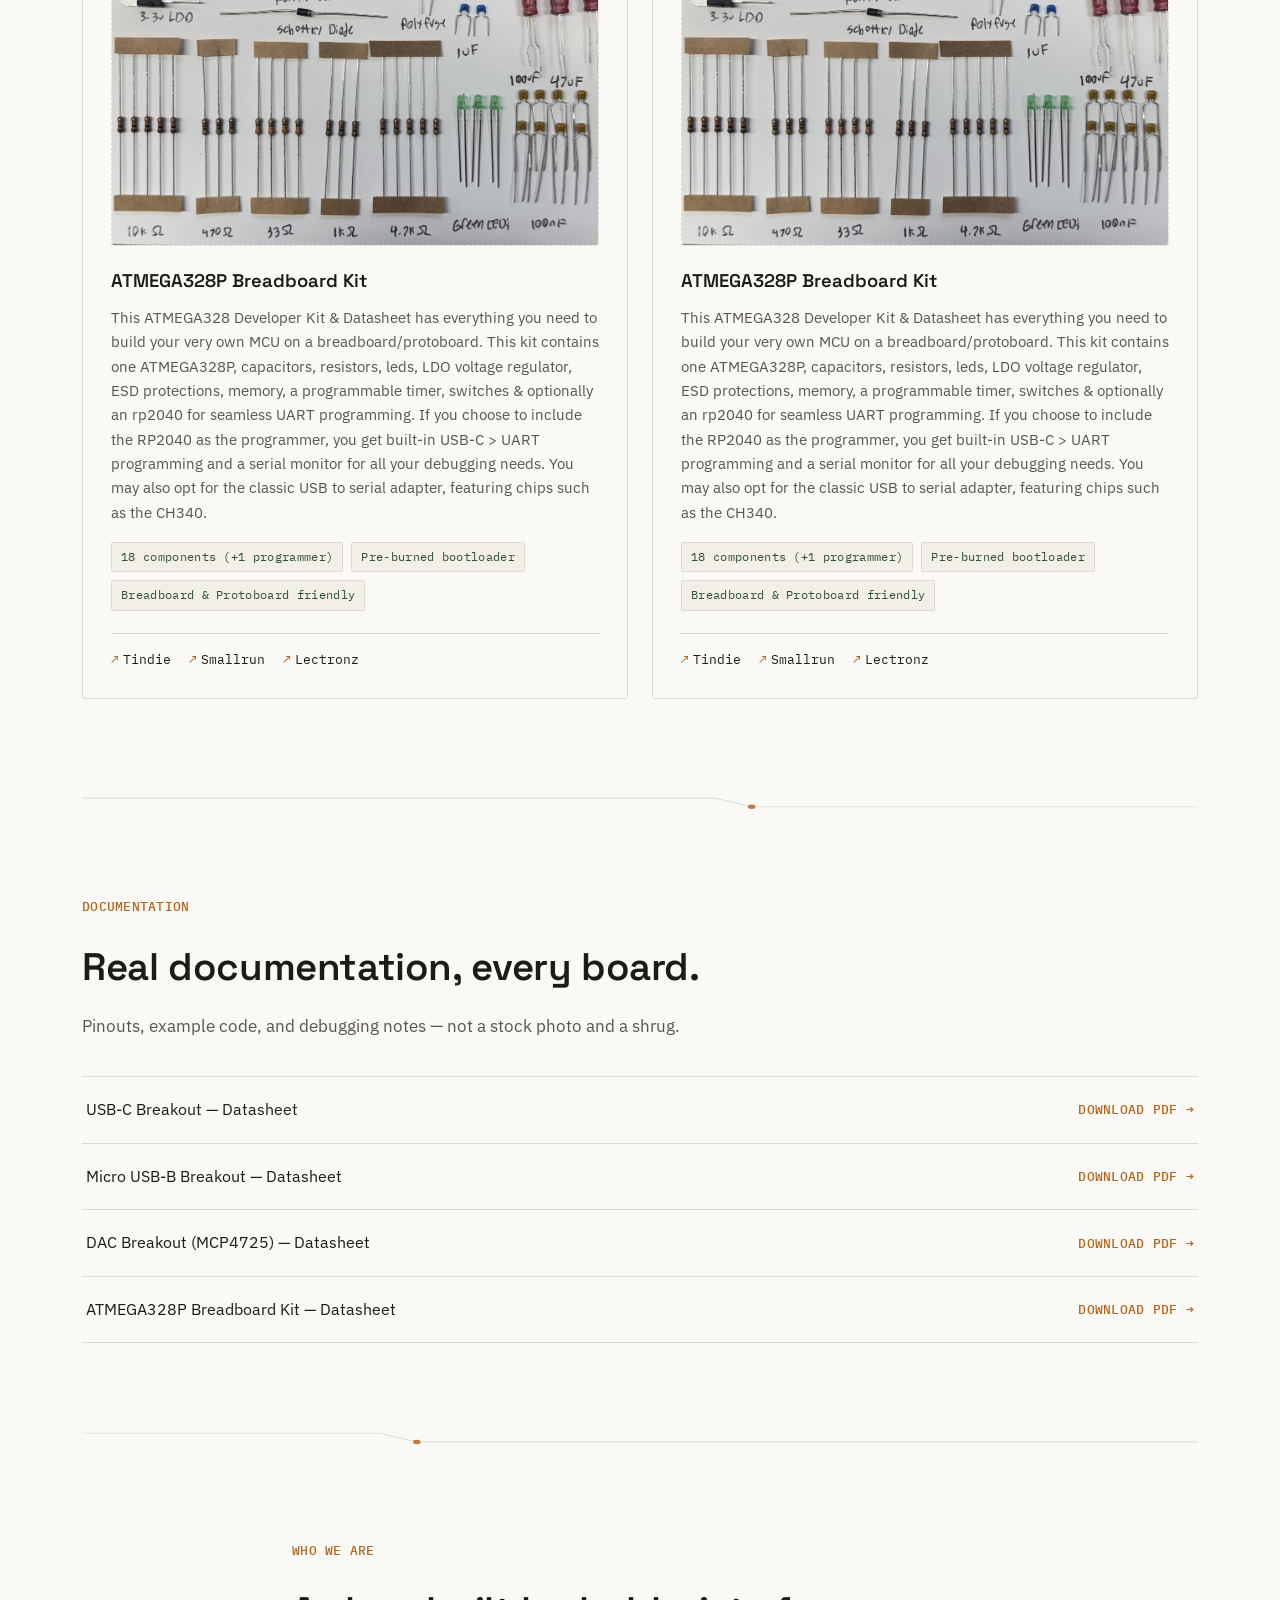
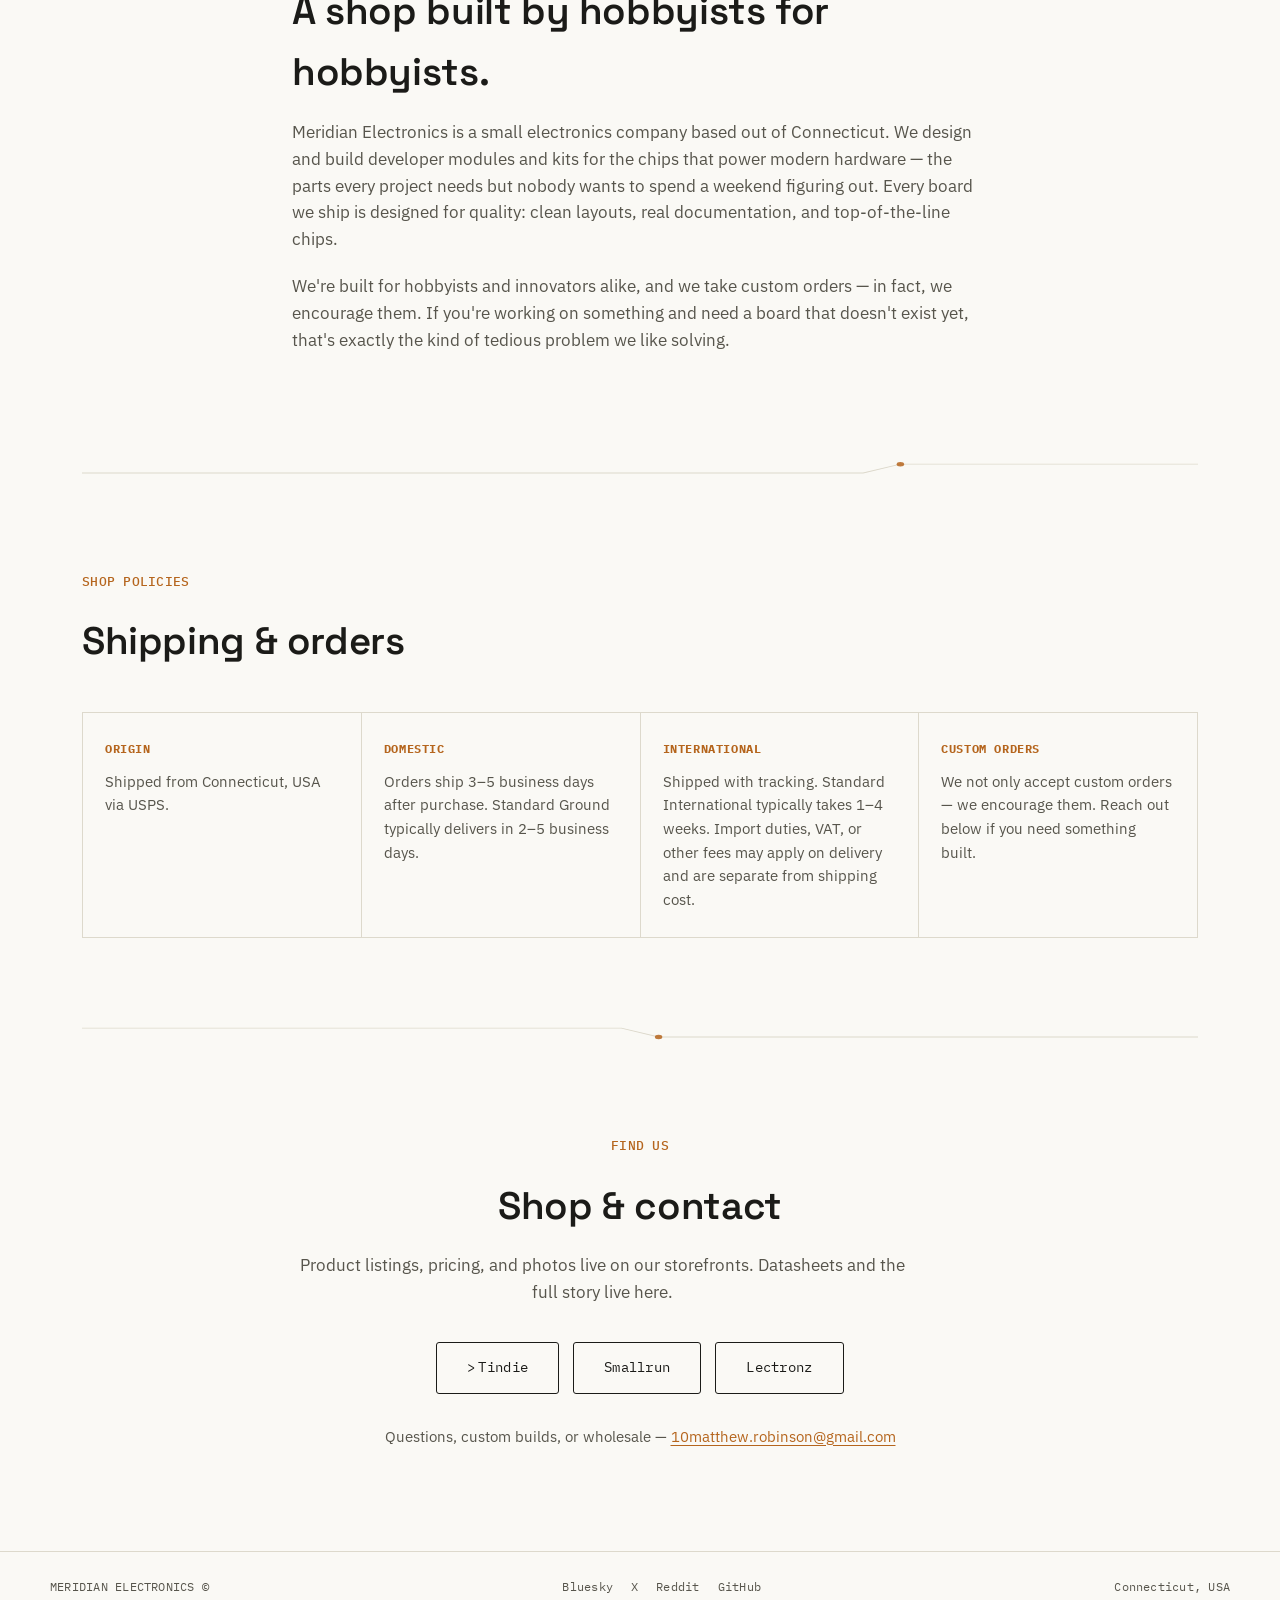
==== commit 2b8d8c67: "Revise product details for breakout modules Updated product tags, images, and descriptions for USB-A" ====
--- a/index.html
+++ b/index.html
@@ -141,45 +141,44 @@
 
         <!-- PRODUCT 1.1 -->
         <article class="product-card">
-          <div class="product-tag mono">U1</div>
-          <div class="product-media">
-            <!-- TODO: replace with real product photo -->
-            <img src="assets/images/USB-C IMG.png" alt="USB-C breakout board">
-          </div>
-          <h3>USB-C Breakout</h3>
+          <div class="product-tag mono">U2</div>
+          <div class="product-media">
+            <!-- TODO: replace with real product photo -->
+            <img src="assets/images/USB-A IMG.png" alt="USB-A breakout board">
+          </div>
+          <h3>USB-A Breakout</h3>
           <p class="product-blurb">
             <!-- TODO: replace with your real Tindie/Smallrun description -->
-            This USB-C Breakout Module features pin headers for VDD (pin 1 & 6), GND (pin 2 & 5), and the differential data pairs (D- pin 3, D+ pin 4). The module is hard wired with 5.1k CC resistors, configuring it as a 5v slave. The module features comprehensive ESD protections, including diodes on VBUS and data pairs, a polyfuse and a 10uF capacitor.
-          </p>
-          <ul class="product-specs mono">
-            <li>ESD protected</li>
-            <li>CC resistors on-board</li>
-            <li>Pin breakouts</li>
-          </ul>
-          <div class="product-links">
-            <a href="https://www.tindie.com/products/meridian_tech/usb-c-breakout-module-built-in-esd-plug-play/" class="shop-link">Tindie</a>
-            <a href="https://smallrun.net/shop/meridian-electronics/usb-c-breakout-module-built-in-esd-plug-play" class="shop-link">Smallrun</a>
-            <a href="https://lectronz.com/products/usb-c-breakout-module" class="shop-link">Lectronz</a>
-          </div>
-        </article>
-        
-        <!-- PRODUCT 2 -->
-        <article class="product-card">
-          <div class="product-tag mono">U2</div>
-          <div class="product-media">
-            <!-- TODO: replace with real product photo -->
-            <img src="assets/images/USB-B IMG.png" alt="USB-B breakout board">
-          </div>
-          <h3>Micro USB-B Breakout</h3>
-          <p class="product-blurb">
-            This USB-B Breakout Module features pin headers for VDD (pin 4), GND (pin 1 & 5), and the differential data pairs (D- pin 2, D+ pin 3). The module includes a AP2171W power switch, configuring it as a 5v host. The module features comprehensive ESD protections, including diodes on VBUS and data pairs, a 10uF capacitor, and the power switch.
-          </p>
+            This USB-A Breakout Module features pin headers for VDD, GND, and the differential data pairs. The module is configured as a host, your board supplies the +5v. The module features an AP2171W power switch for USB VBUS. The module features comprehensive ESD protections, including diodes on data pairs along with decoupling capacitors & the power switch.          </p>
           <ul class="product-specs mono">
             <li>ESD protected</li>
             <li>On-board power switch</li>
             <li>Pin breakouts</li>
           </ul>
           <div class="product-links">
+            <a href="https://www.tindie.com/products/meridian_tech/usb-c-usb-a-module-kit-plug-play-esd/" class="shop-link">Tindie</a>
+            <a href="https://smallrun.net/shop/meridian-electronics/usb-a-module" class="shop-link">Smallrun</a>
+            <a href="https://lectronz.com/products/usb-a-breakout" class="shop-link">Lectronz</a>
+          </div>
+        </article>
+        
+        <!-- PRODUCT 2 -->
+        <article class="product-card">
+          <div class="product-tag mono">U3</div>
+          <div class="product-media">
+            <!-- TODO: replace with real product photo -->
+            <img src="assets/images/USB-B IMG.png" alt="USB-B breakout board">
+          </div>
+          <h3>Micro USB-B Breakout</h3>
+          <p class="product-blurb">
+            This USB-B Breakout Module features pin headers for VDD (pin 4), GND (pin 1 & 5), and the differential data pairs (D- pin 2, D+ pin 3). The module includes a AP2171W power switch, configuring it as a 5v host. The module features comprehensive ESD protections, including diodes on VBUS and data pairs, a 10uF capacitor, and the power switch.
+          </p>
+          <ul class="product-specs mono">
+            <li>ESD protected</li>
+            <li>On-board power switch</li>
+            <li>Pin breakouts</li>
+          </ul>
+          <div class="product-links">
             <a href="https://www.tindie.com/products/meridian_tech/micro-usb-b-breakout-module/" class="shop-link">Tindie</a>
             <a href="https://smallrun.net/shop/meridian-electronics/micro-usb-b-breakout-module" class="shop-link">Smallrun</a>
             <a href="https://lectronz.com/stores/meridian-electronics" class="shop-link">Lectronz</a>
@@ -188,7 +187,7 @@
 
         <!-- PRODUCT 3 -->
         <article class="product-card">
-          <div class="product-tag mono">U3</div>
+          <div class="product-tag mono">U4</div>
           <div class="product-media">
             <!-- TODO: replace with real product photo -->
             <img src="assets/images/DAC IMG.png" alt="DAC breakout board">
@@ -211,7 +210,7 @@
 
         <!-- PRODUCT 4 -->
         <article class="product-card">
-          <div class="product-tag mono">U4</div>
+          <div class="product-tag mono">U5</div>
           <div class="product-media">
             <!-- TODO: replace with real product photo -->
             <img src="assets/images/ATMEGA328P IMG.png" alt="328P breakout board">          </div>
@@ -234,7 +233,7 @@
 
         <!-- PRODUCT 4.1 -->
         <article class="product-card">
-          <div class="product-tag mono">U4</div>
+          <div class="product-tag mono">U6</div>
           <div class="product-media">
             <!-- TODO: replace with real product photo -->
             <img src="assets/images/ATMEGA328P IMG.png" alt="328P breakout board">          </div>
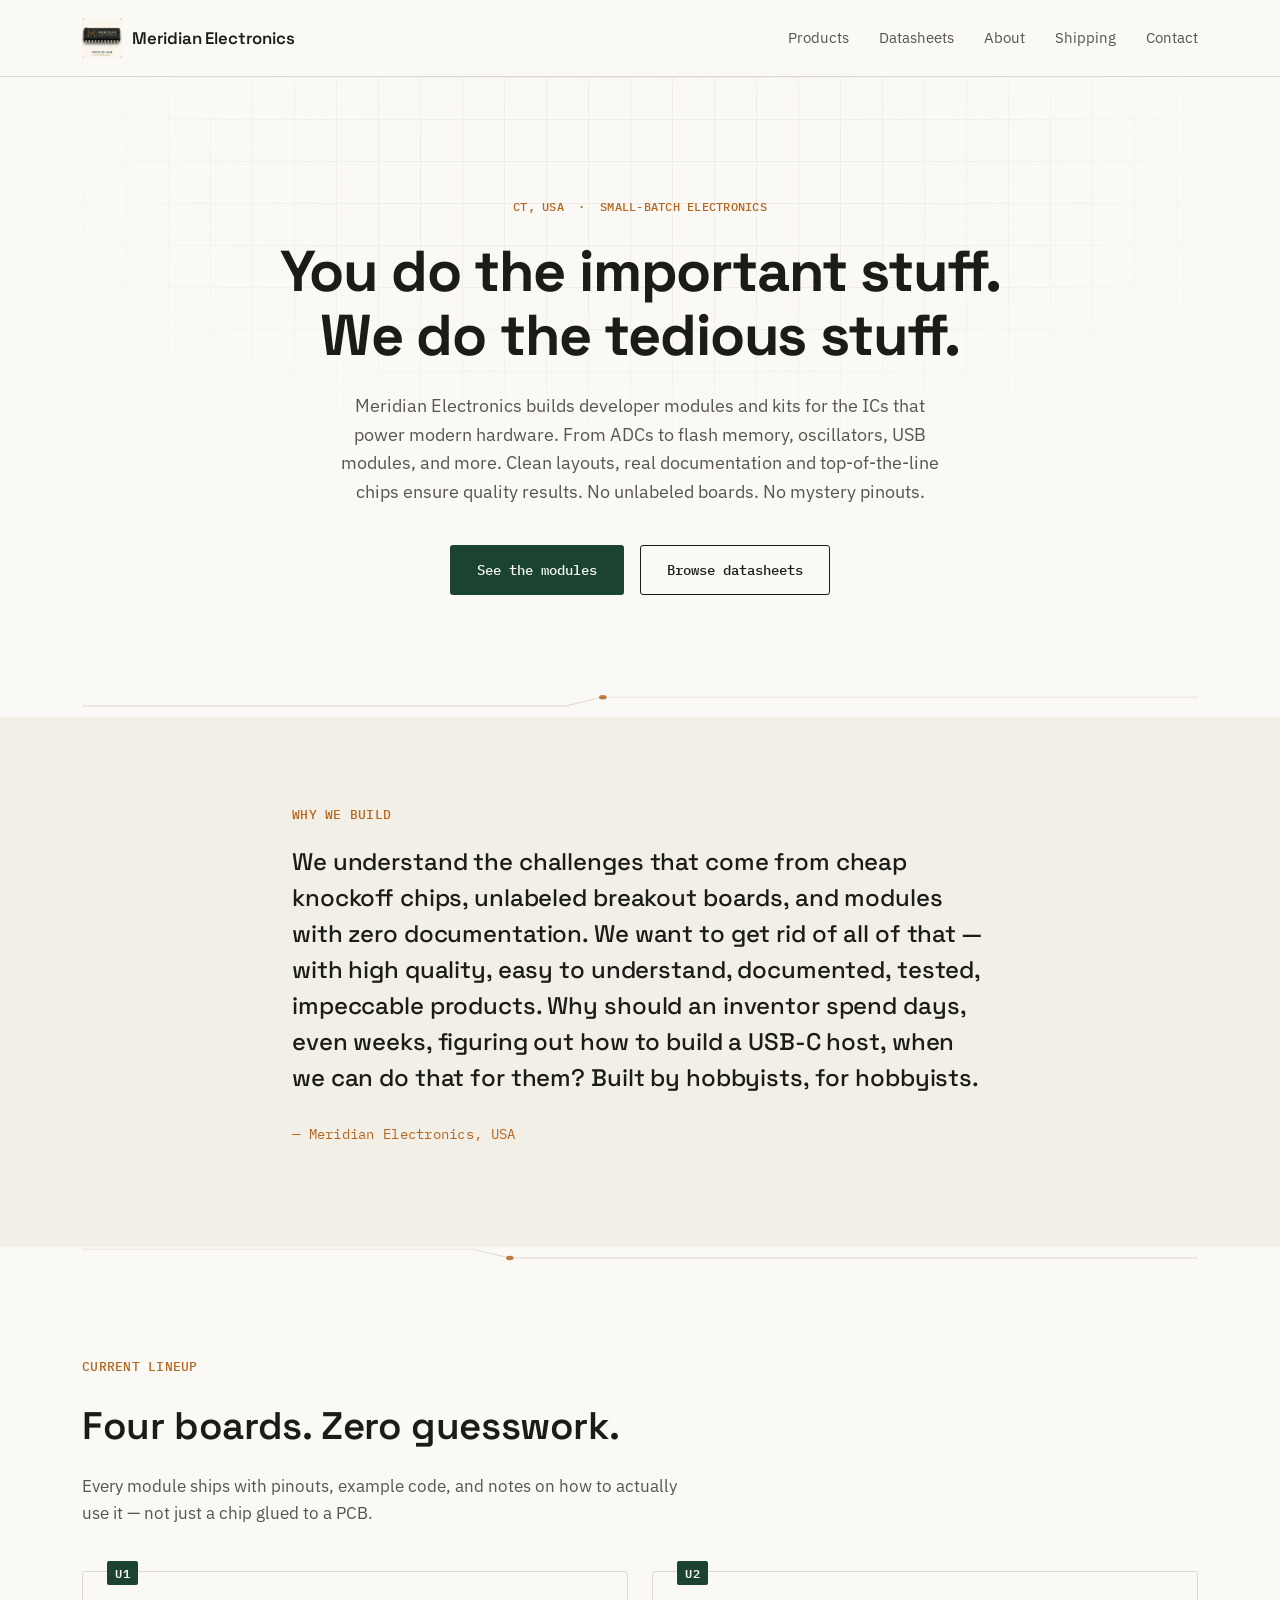
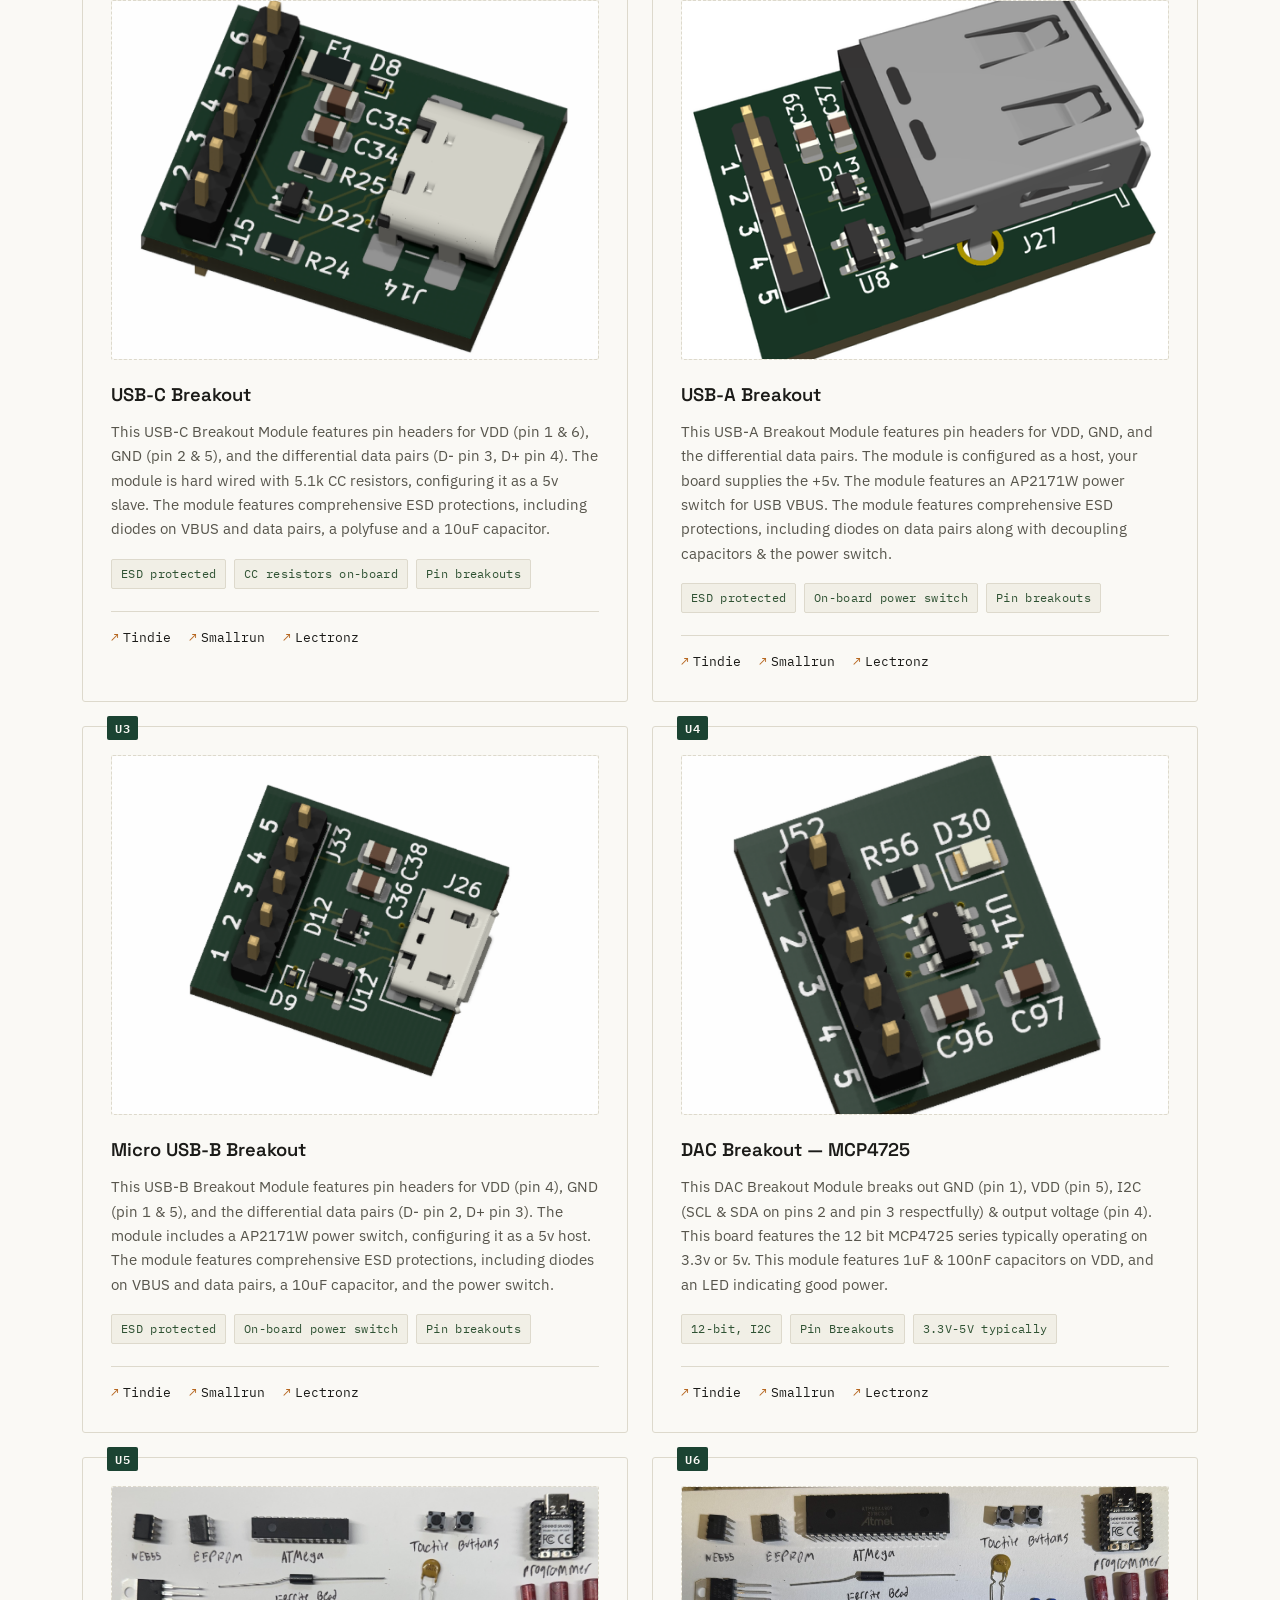
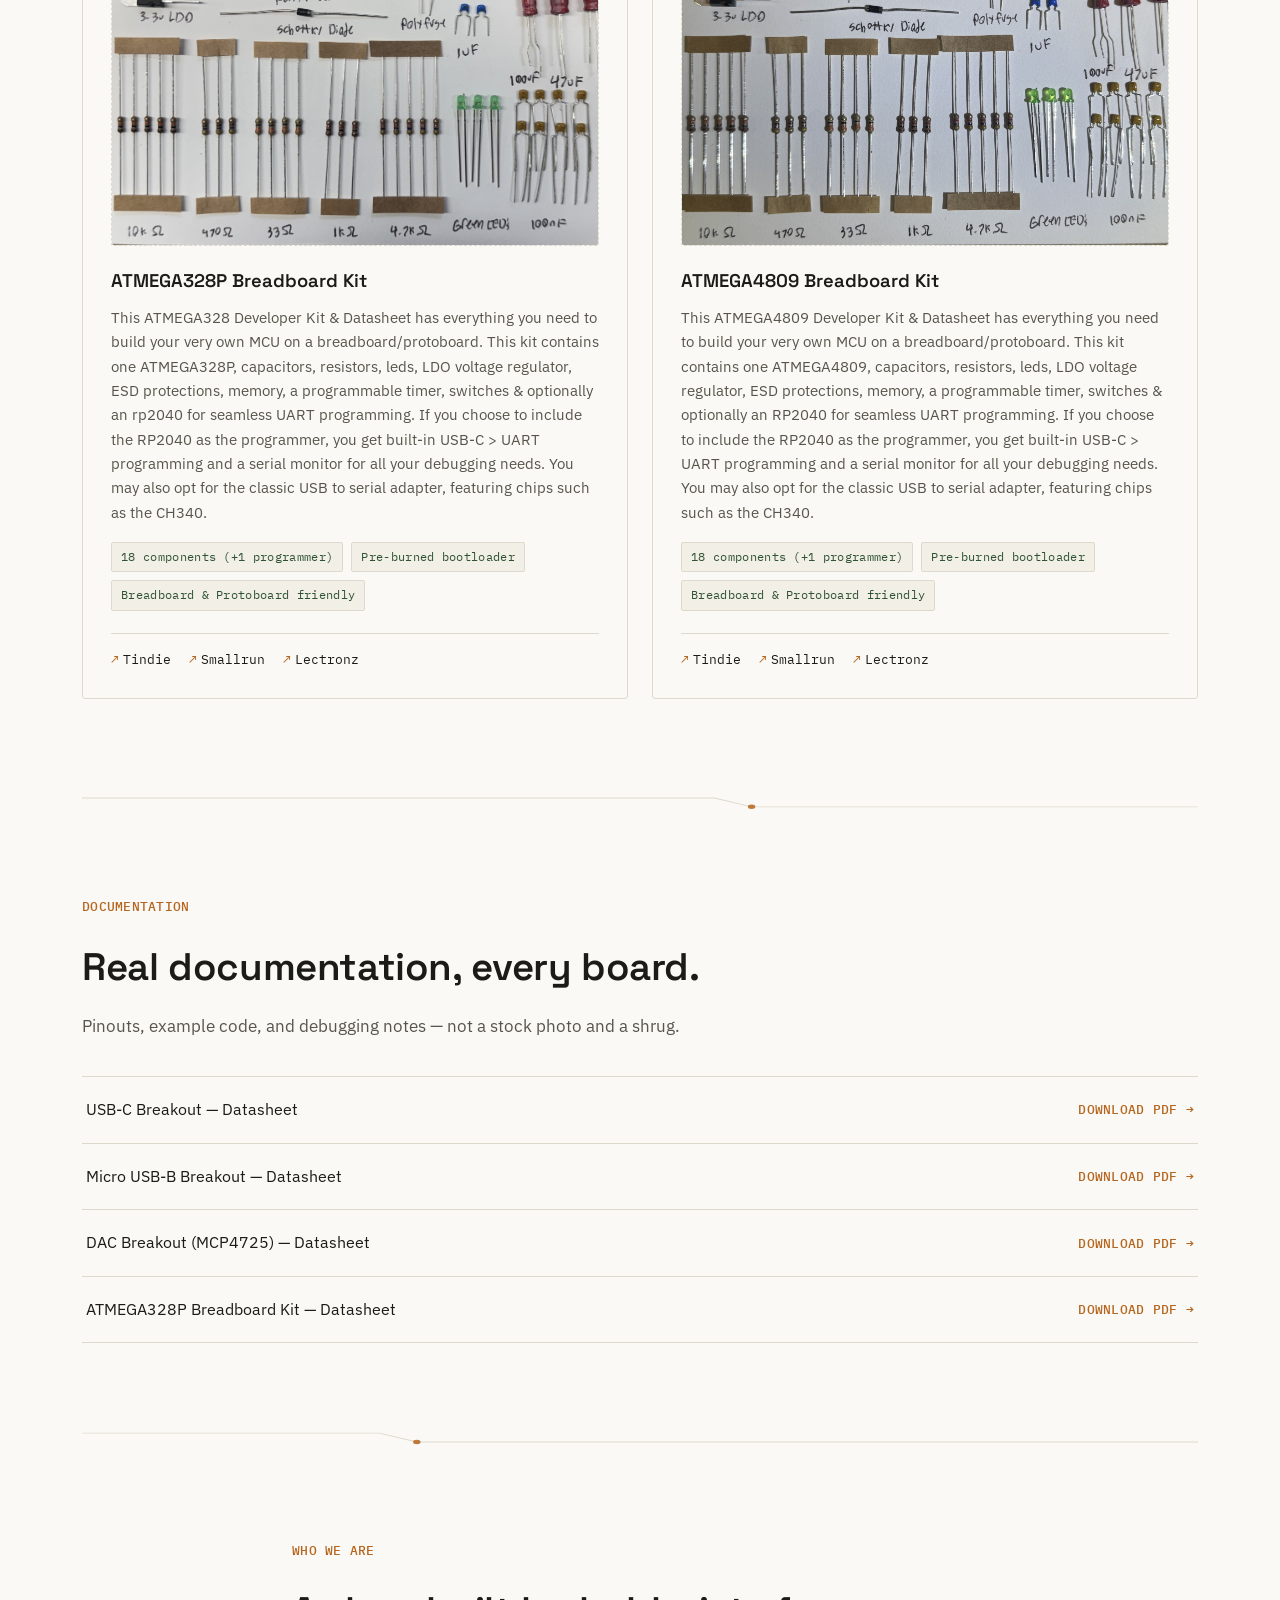
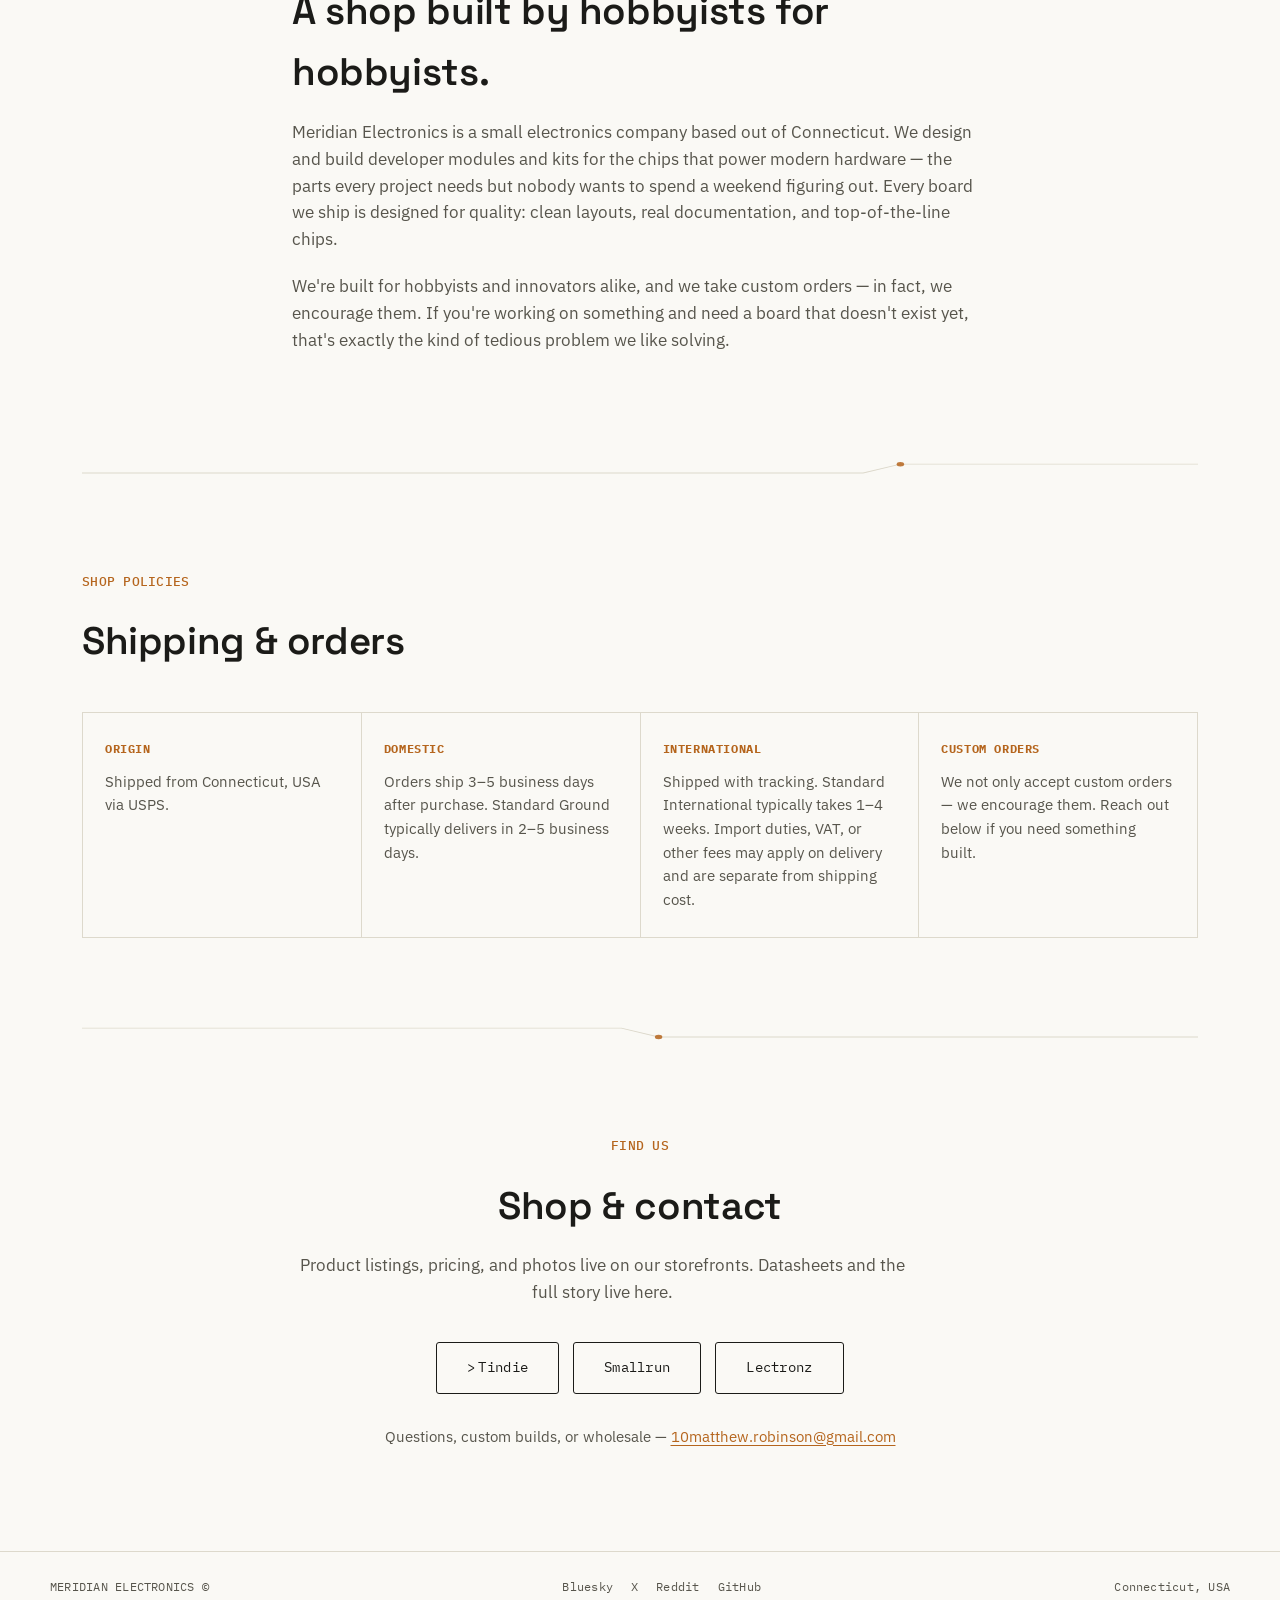
==== commit 511578c0: "Update product details for ATMEGA328P and ATMEGA4809" ====
--- a/index.html
+++ b/index.html
@@ -213,7 +213,8 @@
           <div class="product-tag mono">U5</div>
           <div class="product-media">
             <!-- TODO: replace with real product photo -->
-            <img src="assets/images/ATMEGA328P IMG.png" alt="328P breakout board">          </div>
+            <img src="assets/images/ATMEGA328P IMG.png" alt="328P kit">
+          </div>
           <h3>ATMEGA328P Breadboard Kit</h3>
           <p class="product-blurb">
             This ATMEGA328 Developer Kit & Datasheet has everything you need to build your very own MCU on a breadboard/protoboard. This kit contains one ATMEGA328P, capacitors, resistors, leds, LDO voltage regulator, ESD protections, memory, a programmable timer, switches & optionally an rp2040 for seamless UART programming.
@@ -236,10 +237,11 @@
           <div class="product-tag mono">U6</div>
           <div class="product-media">
             <!-- TODO: replace with real product photo -->
-            <img src="assets/images/ATMEGA328P IMG.png" alt="328P breakout board">          </div>
-          <h3>ATMEGA328P Breadboard Kit</h3>
-          <p class="product-blurb">
-            This ATMEGA328 Developer Kit & Datasheet has everything you need to build your very own MCU on a breadboard/protoboard. This kit contains one ATMEGA328P, capacitors, resistors, leds, LDO voltage regulator, ESD protections, memory, a programmable timer, switches & optionally an rp2040 for seamless UART programming.
+            <img src="assets/images/ATMEGA4809 IMG.png" alt="4809 kit">
+          </div>
+          <h3>ATMEGA4809 Breadboard Kit</h3>
+          <p class="product-blurb">
+            This ATMEGA4809 Developer Kit & Datasheet has everything you need to build your very own MCU on a breadboard/protoboard. This kit contains one ATMEGA4809, capacitors, resistors, leds, LDO voltage regulator, ESD protections, memory, a programmable timer, switches & optionally an RP2040 for seamless UART programming.
             If you choose to include the RP2040 as the programmer, you get built-in USB-C > UART programming and a serial monitor for all your debugging needs. You may also opt for the classic USB to serial adapter, featuring chips such as the CH340. 
           </p>
           <ul class="product-specs mono">
@@ -248,9 +250,9 @@
             <li>Breadboard & Protoboard friendly</li>
           </ul>
           <div class="product-links">
-            <a href="https://www.tindie.com/products/meridian_tech/atmega328p-dev-educational-kit-breadboard-mcp/" class="shop-link">Tindie</a>
-            <a href="https://smallrun.net/shop/meridian-electronics/atmega328p-dev-kit-educational-kit-breadboard" class="shop-link">Smallrun</a>
-            <a href="https://lectronz.com/products/atmega328p-devkit" class="shop-link">Lectronz</a>
+            <a href="https://www.tindie.com/products/meridian_tech/atmega4809-dev-educational-kit-breadboard-mcp/" class="shop-link">Tindie</a>
+            <a href="https://smallrun.net/shop/meridian-electronics/atmega4809-dev-educational-kit-breadboard-mcp" class="shop-link">Smallrun</a>
+            <a href="https://lectronz.com/products/atmega4809-dev-educational-kit-breadboard-mcp" class="shop-link">Lectronz</a>
           </div>
         </article>
       </div>
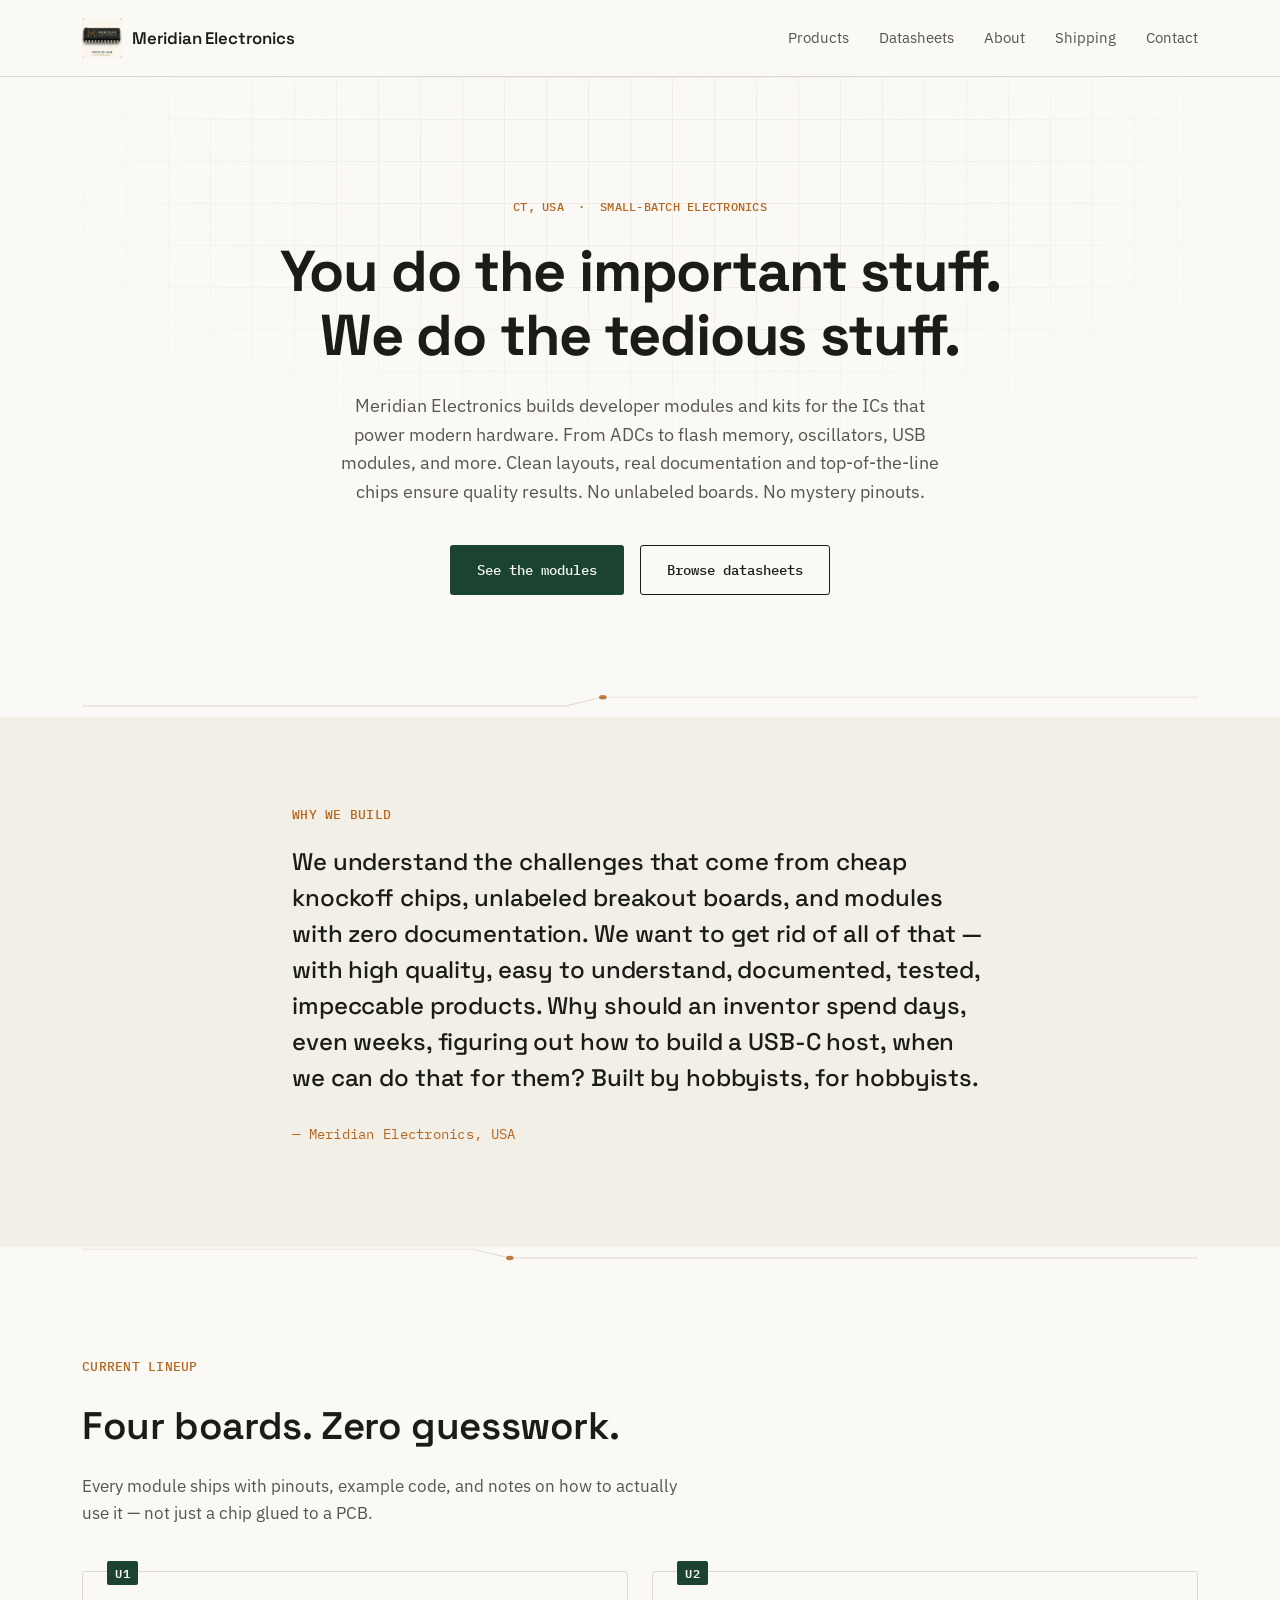
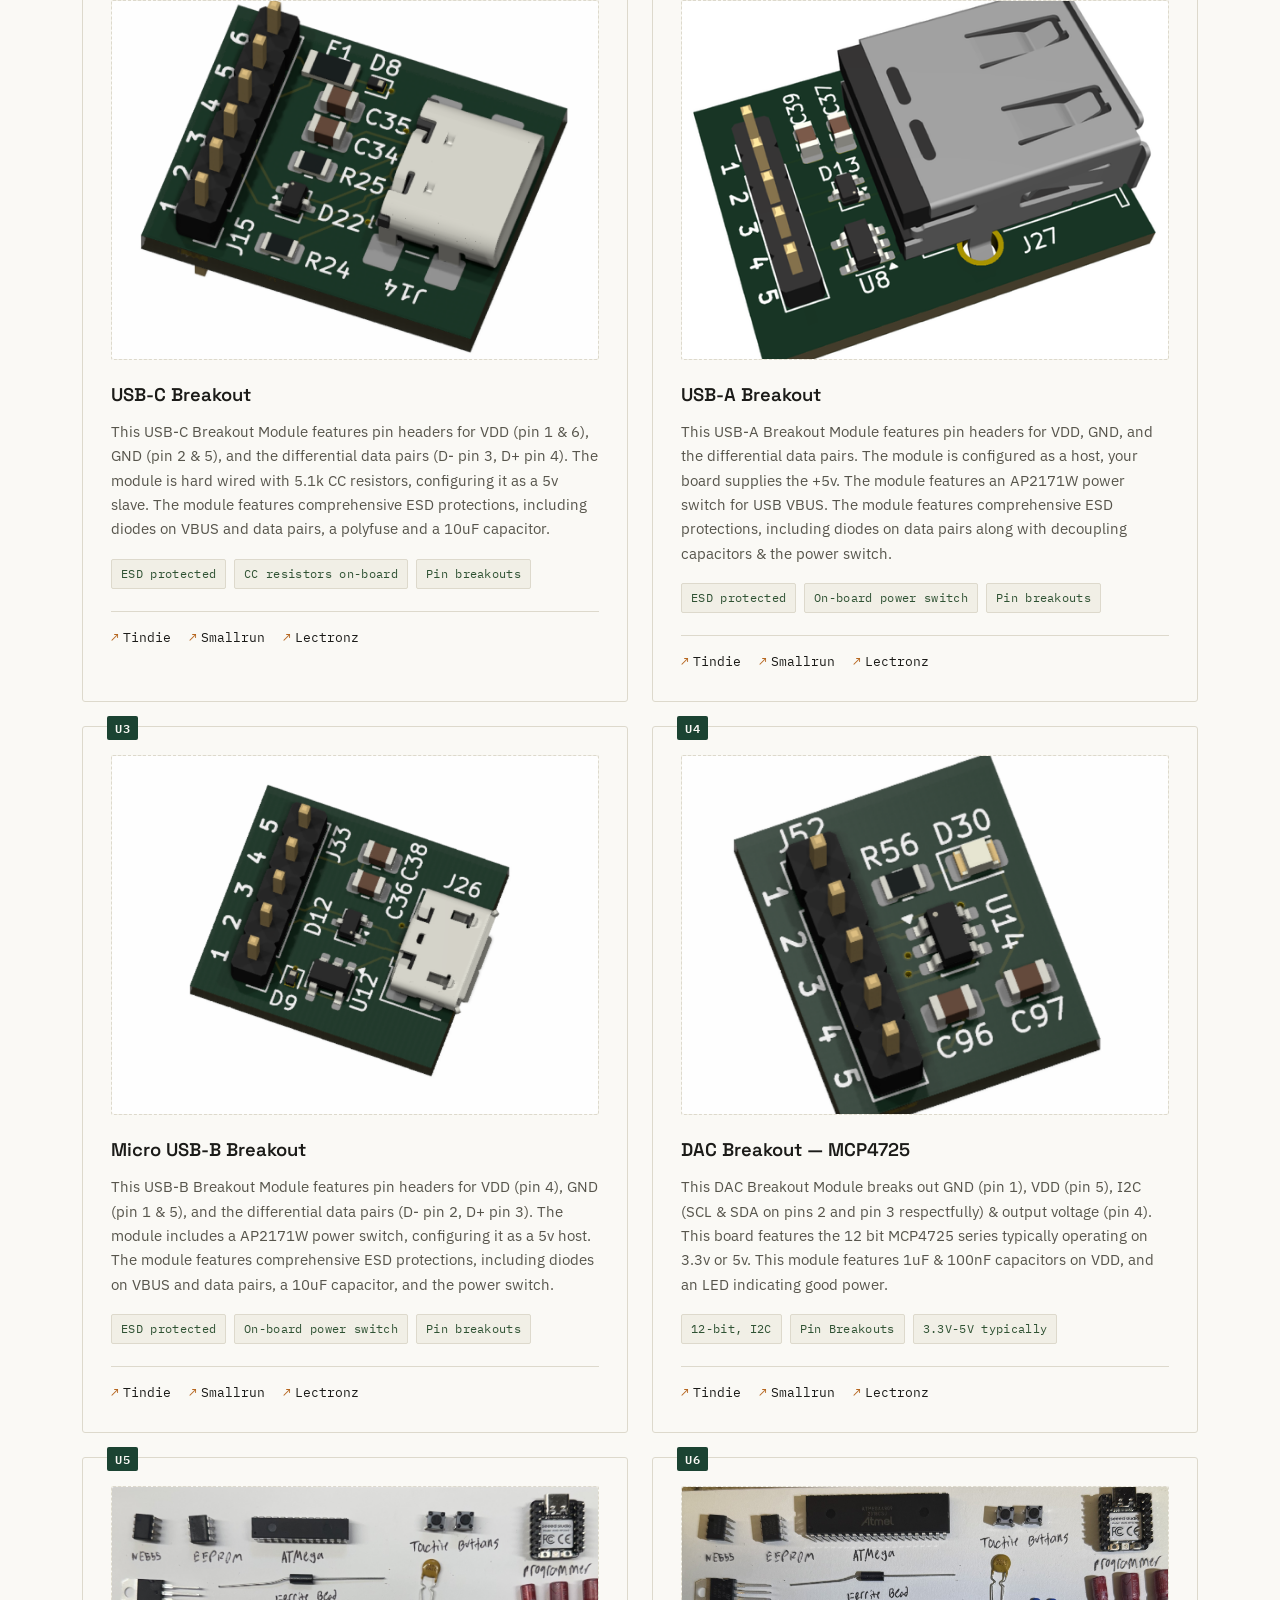
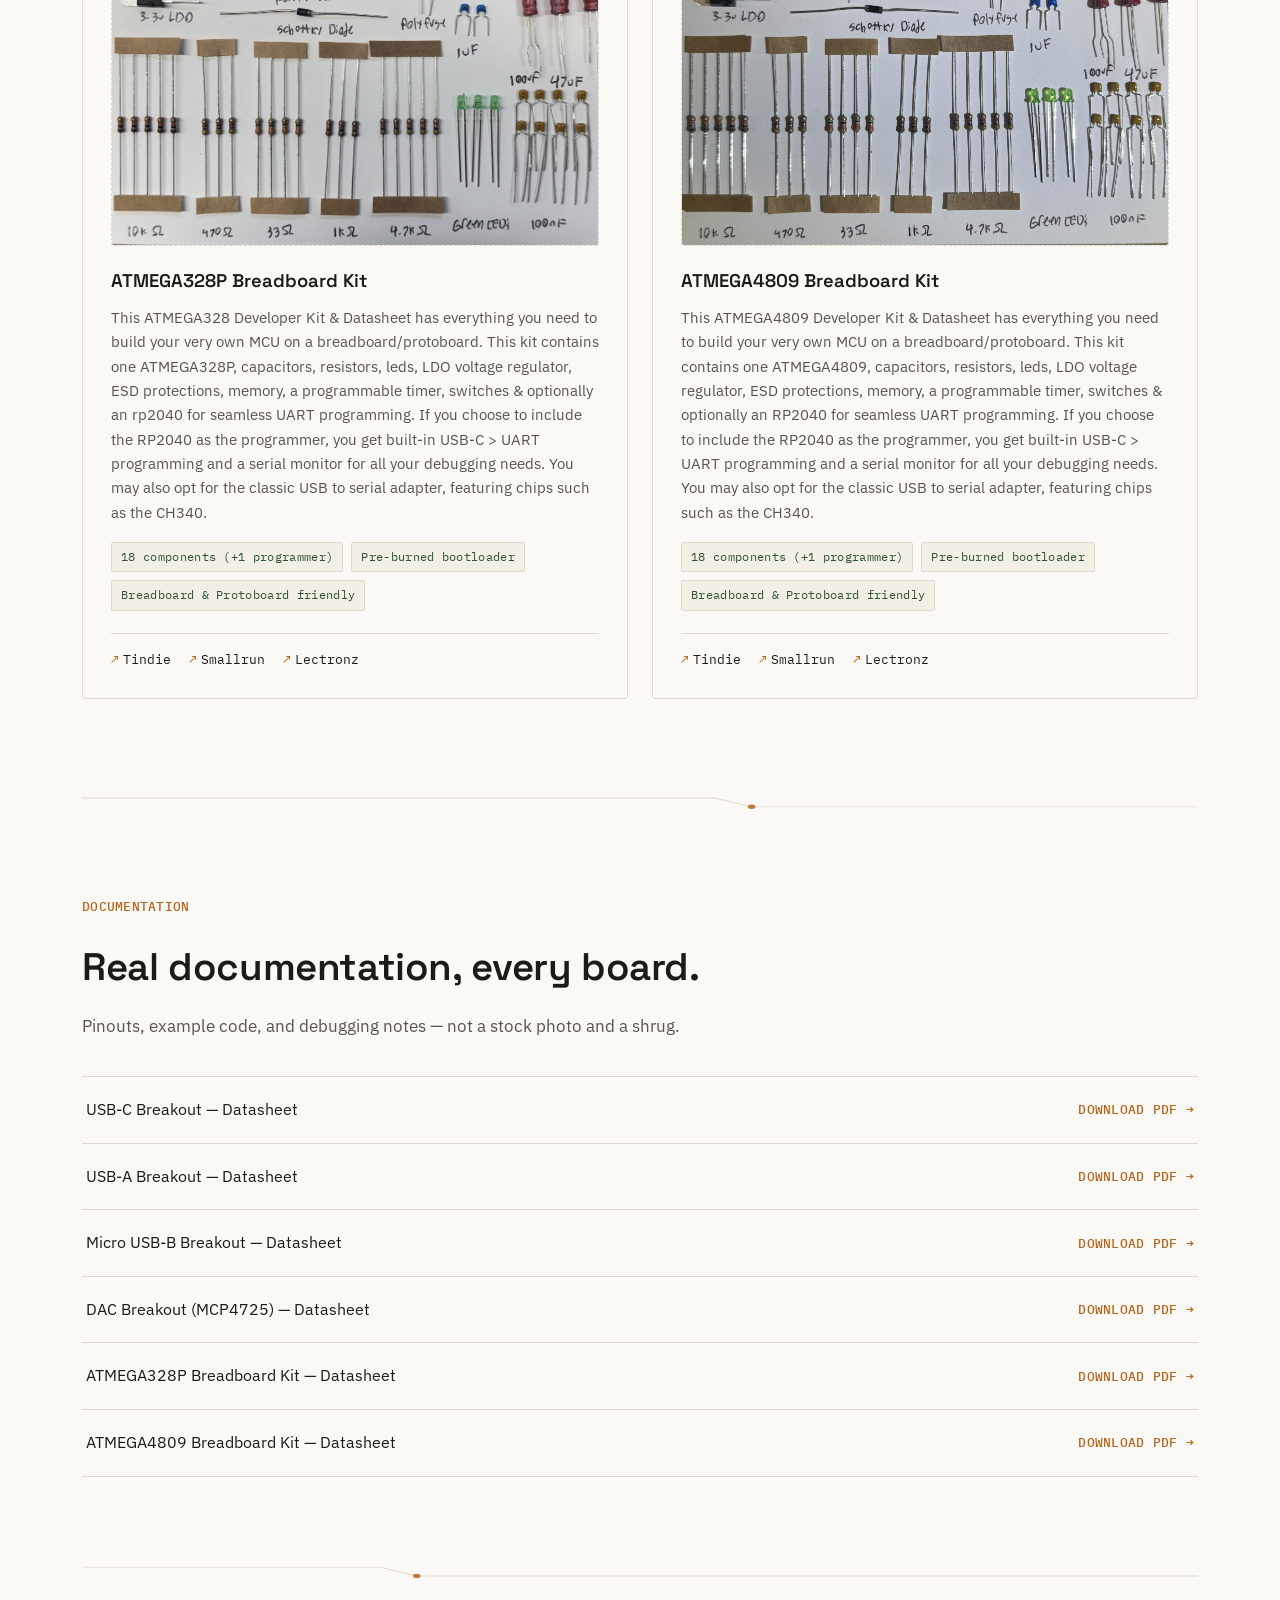
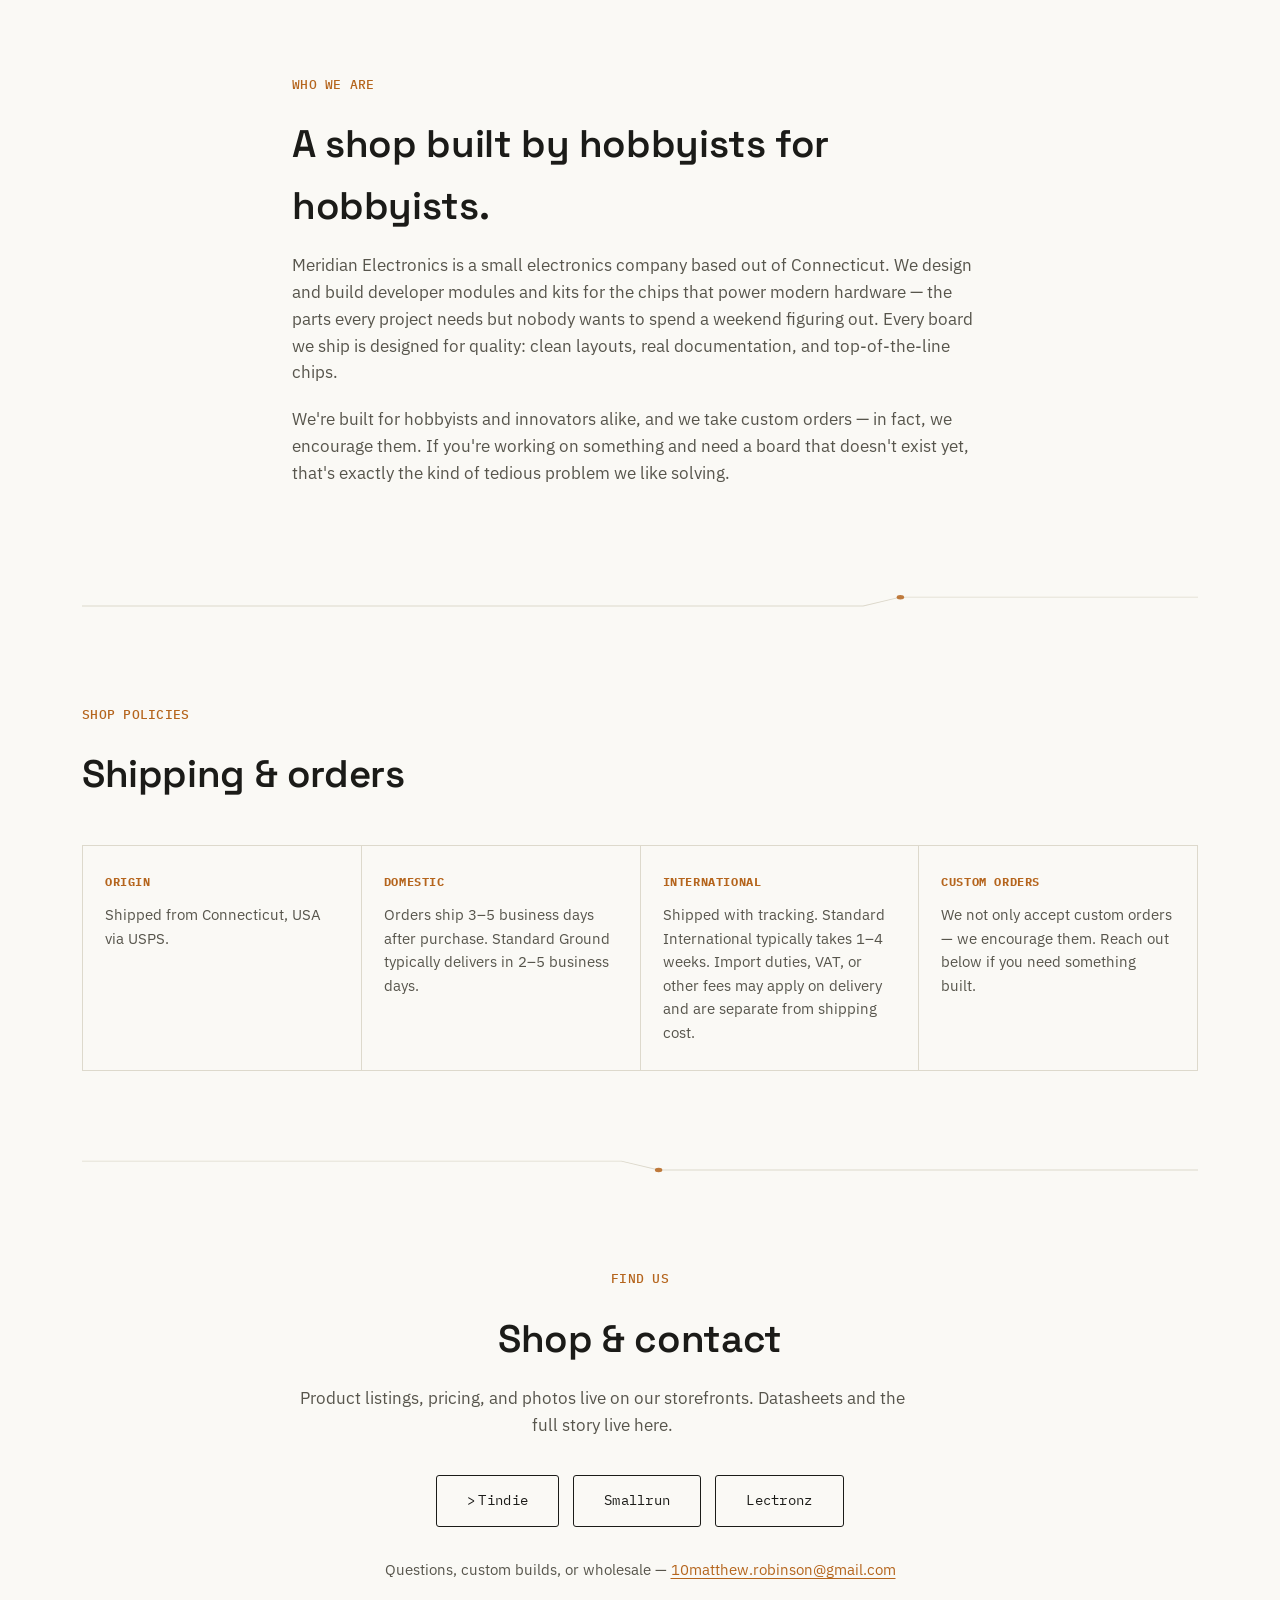
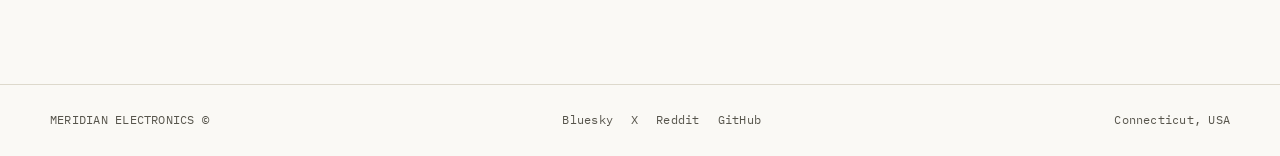
==== commit 834b2968: "Add USB-A and ATMEGA4809 datasheet links" ====
--- a/index.html
+++ b/index.html
@@ -278,6 +278,10 @@
           <a href="assets/datasheets/usb-c-breakout.pdf" class="ds-link mono">DOWNLOAD PDF &rarr;</a>
         </li>
         <li>
+          <span class="ds-name">USB-A Breakout — Datasheet</span>
+          <a href="assets/datasheets/usb-a-breakout.pdf" class="ds-link mono">DOWNLOAD PDF &rarr;</a>
+        </li>
+        <li>
           <span class="ds-name">Micro USB-B Breakout — Datasheet</span>
           <a href="assets/datasheets/micro-usb-b-breakout.pdf" class="ds-link mono">DOWNLOAD PDF &rarr;</a>
         </li>
@@ -288,6 +292,10 @@
         <li>
           <span class="ds-name">ATMEGA328P Breadboard Kit — Datasheet</span>
           <a href="assets/datasheets/atmega328p-kit.pdf" class="ds-link mono">DOWNLOAD PDF &rarr;</a>
+        </li>
+        <li>
+          <span class="ds-name">ATMEGA4809 Breadboard Kit — Datasheet</span>
+          <a href="assets/datasheets/atmega4809-kit.pdf" class="ds-link mono">DOWNLOAD PDF &rarr;</a>
         </li>
       </ul>
     </div>
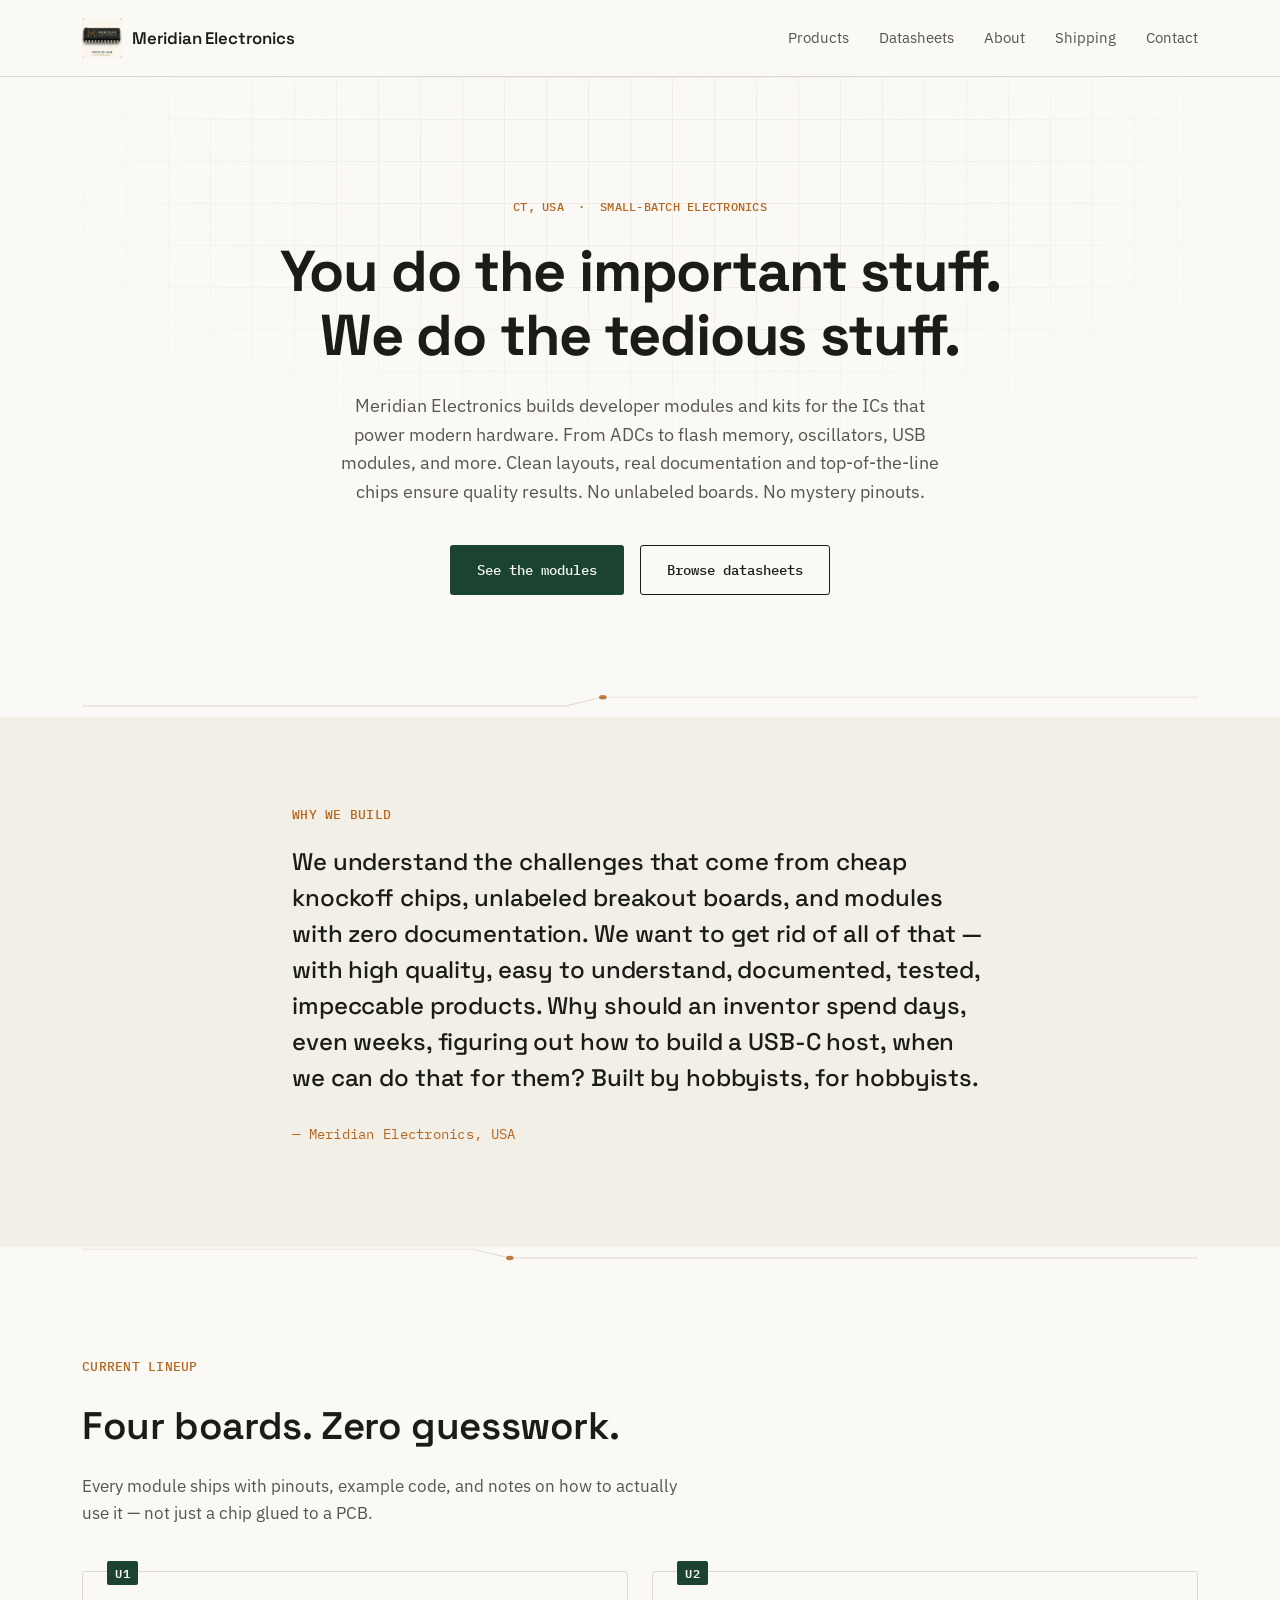
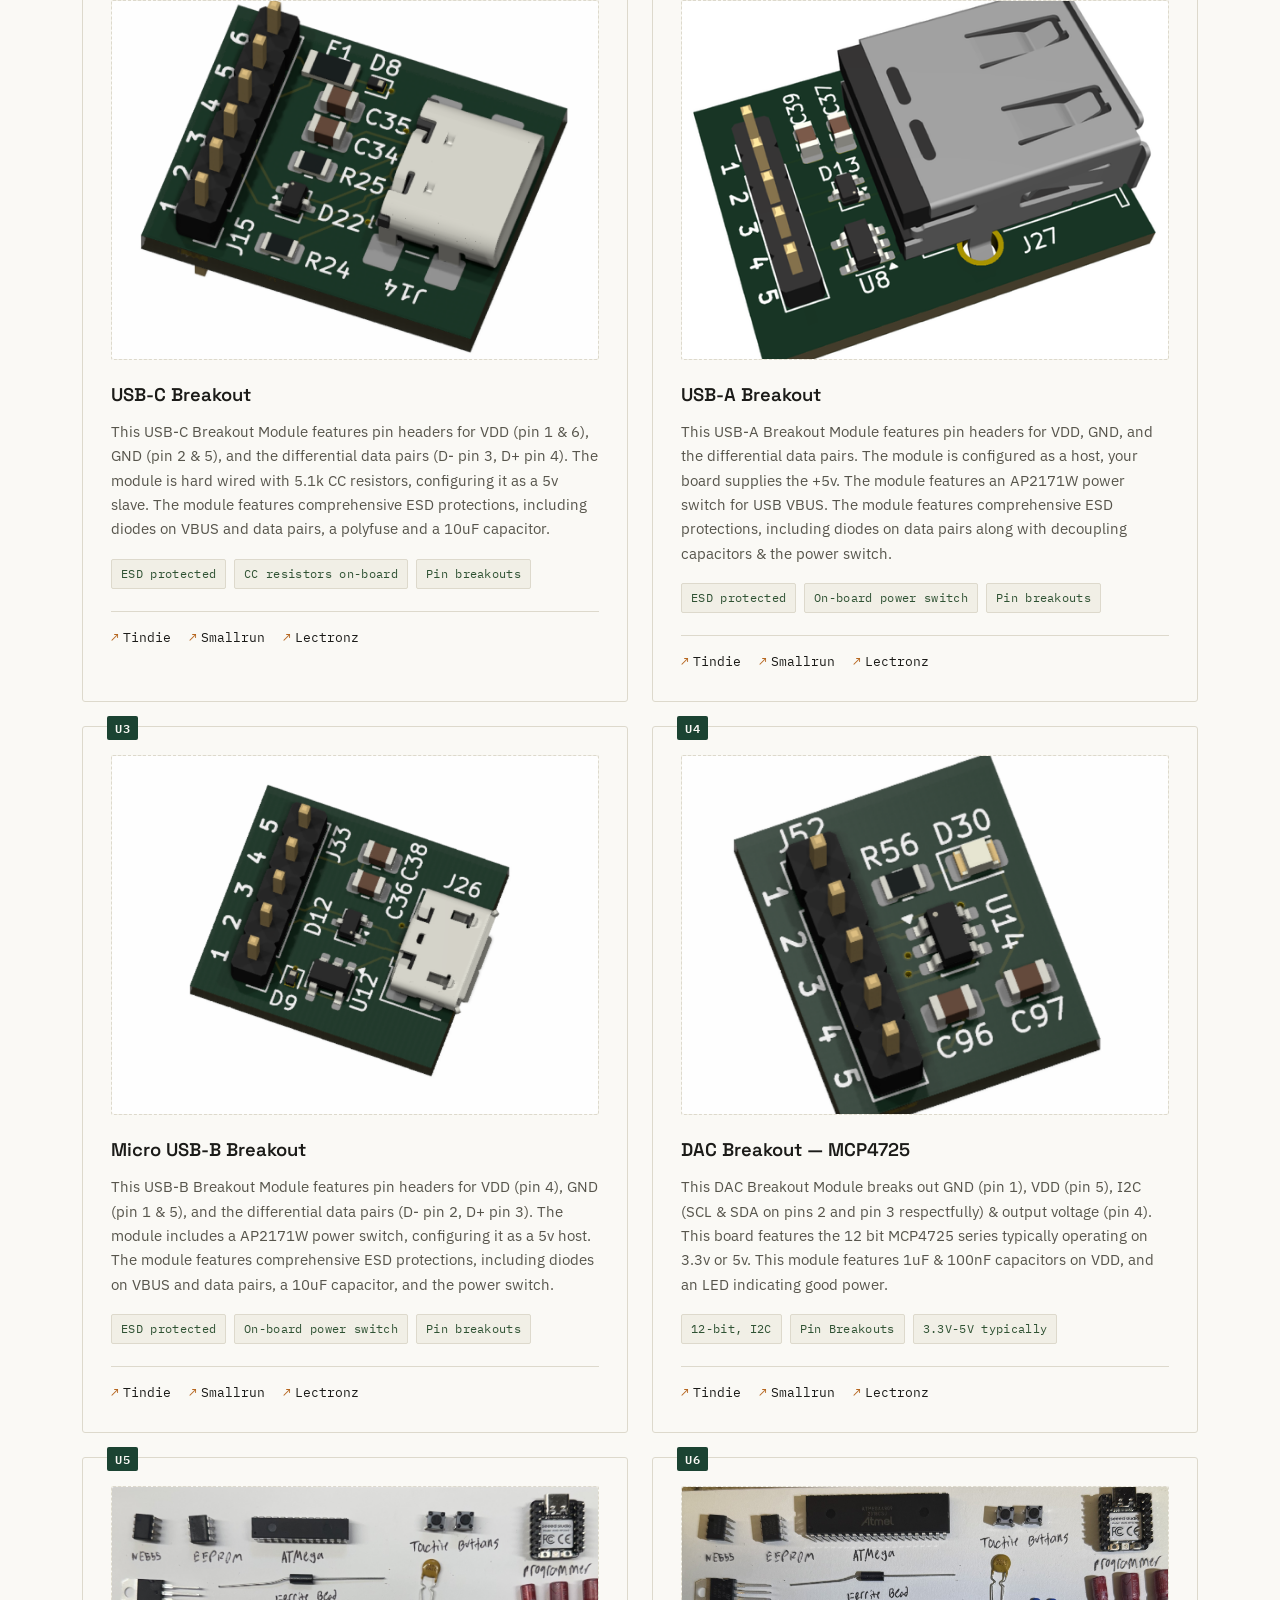
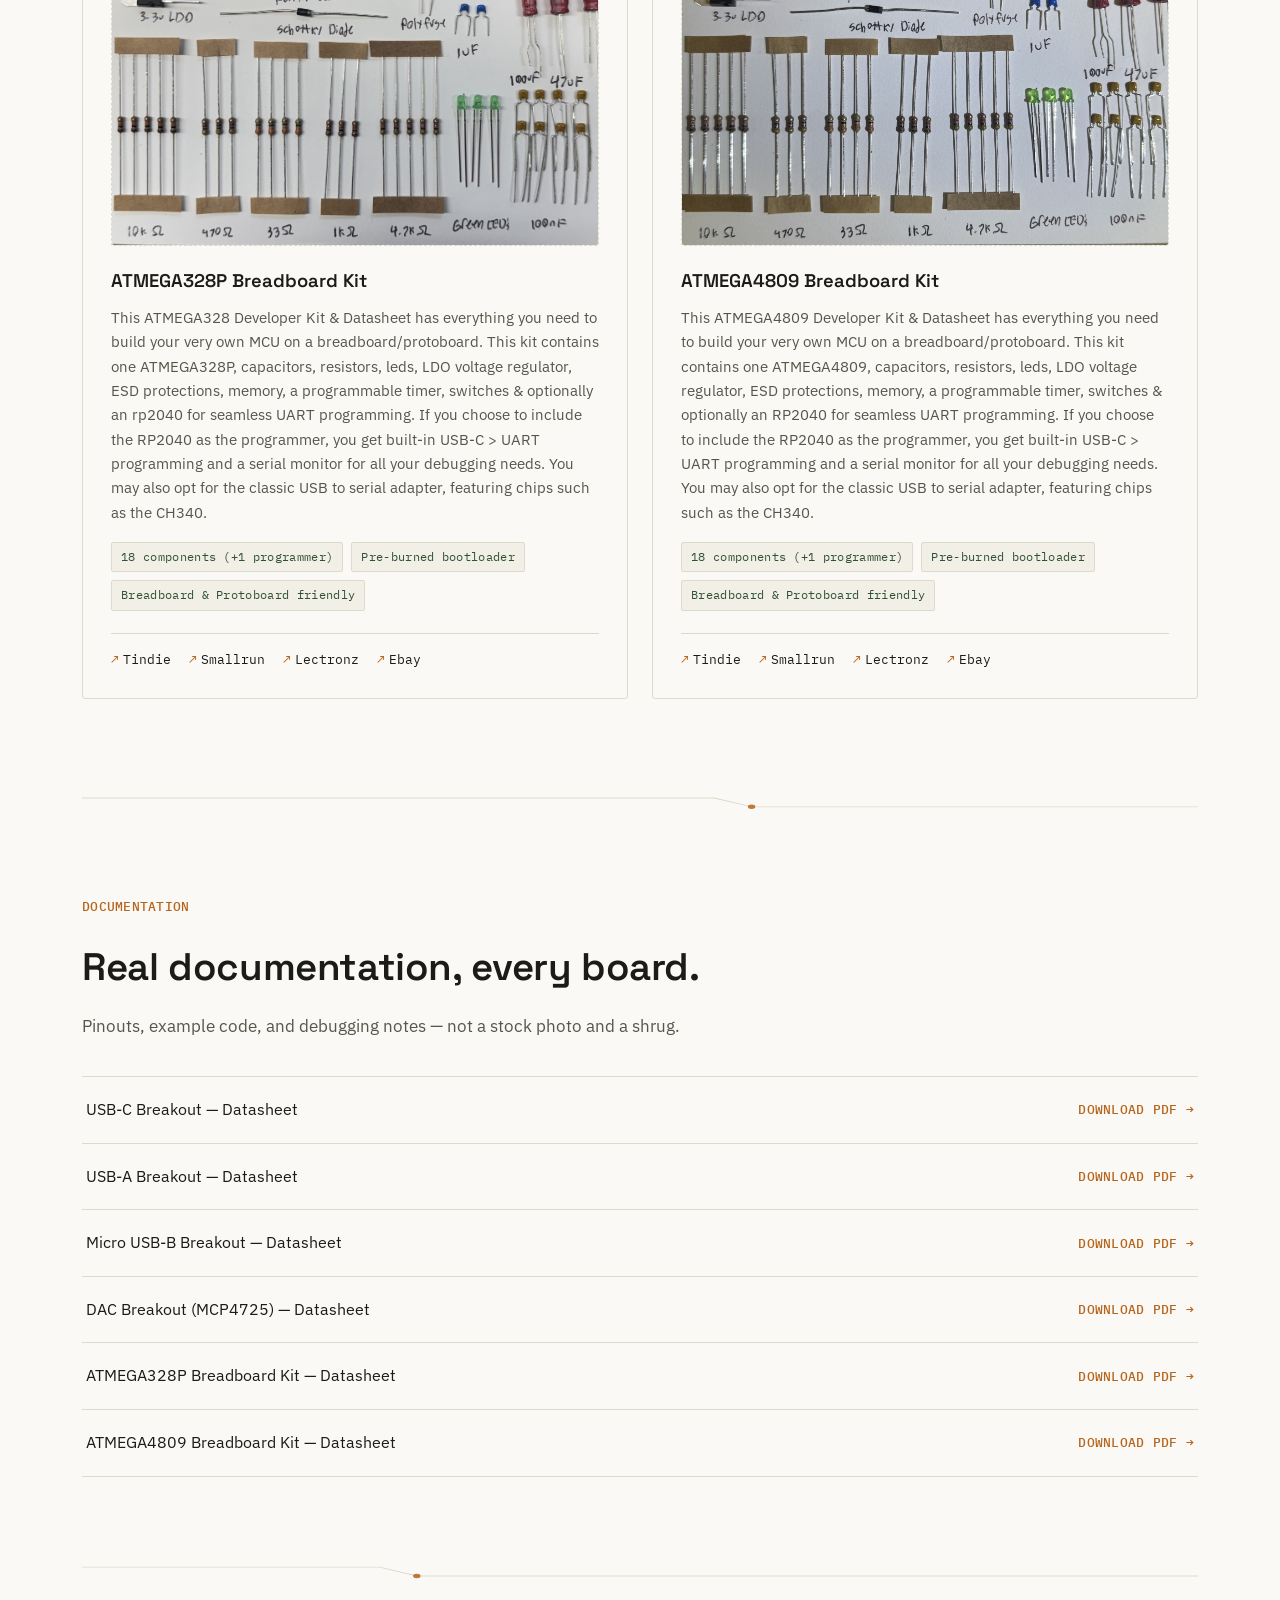
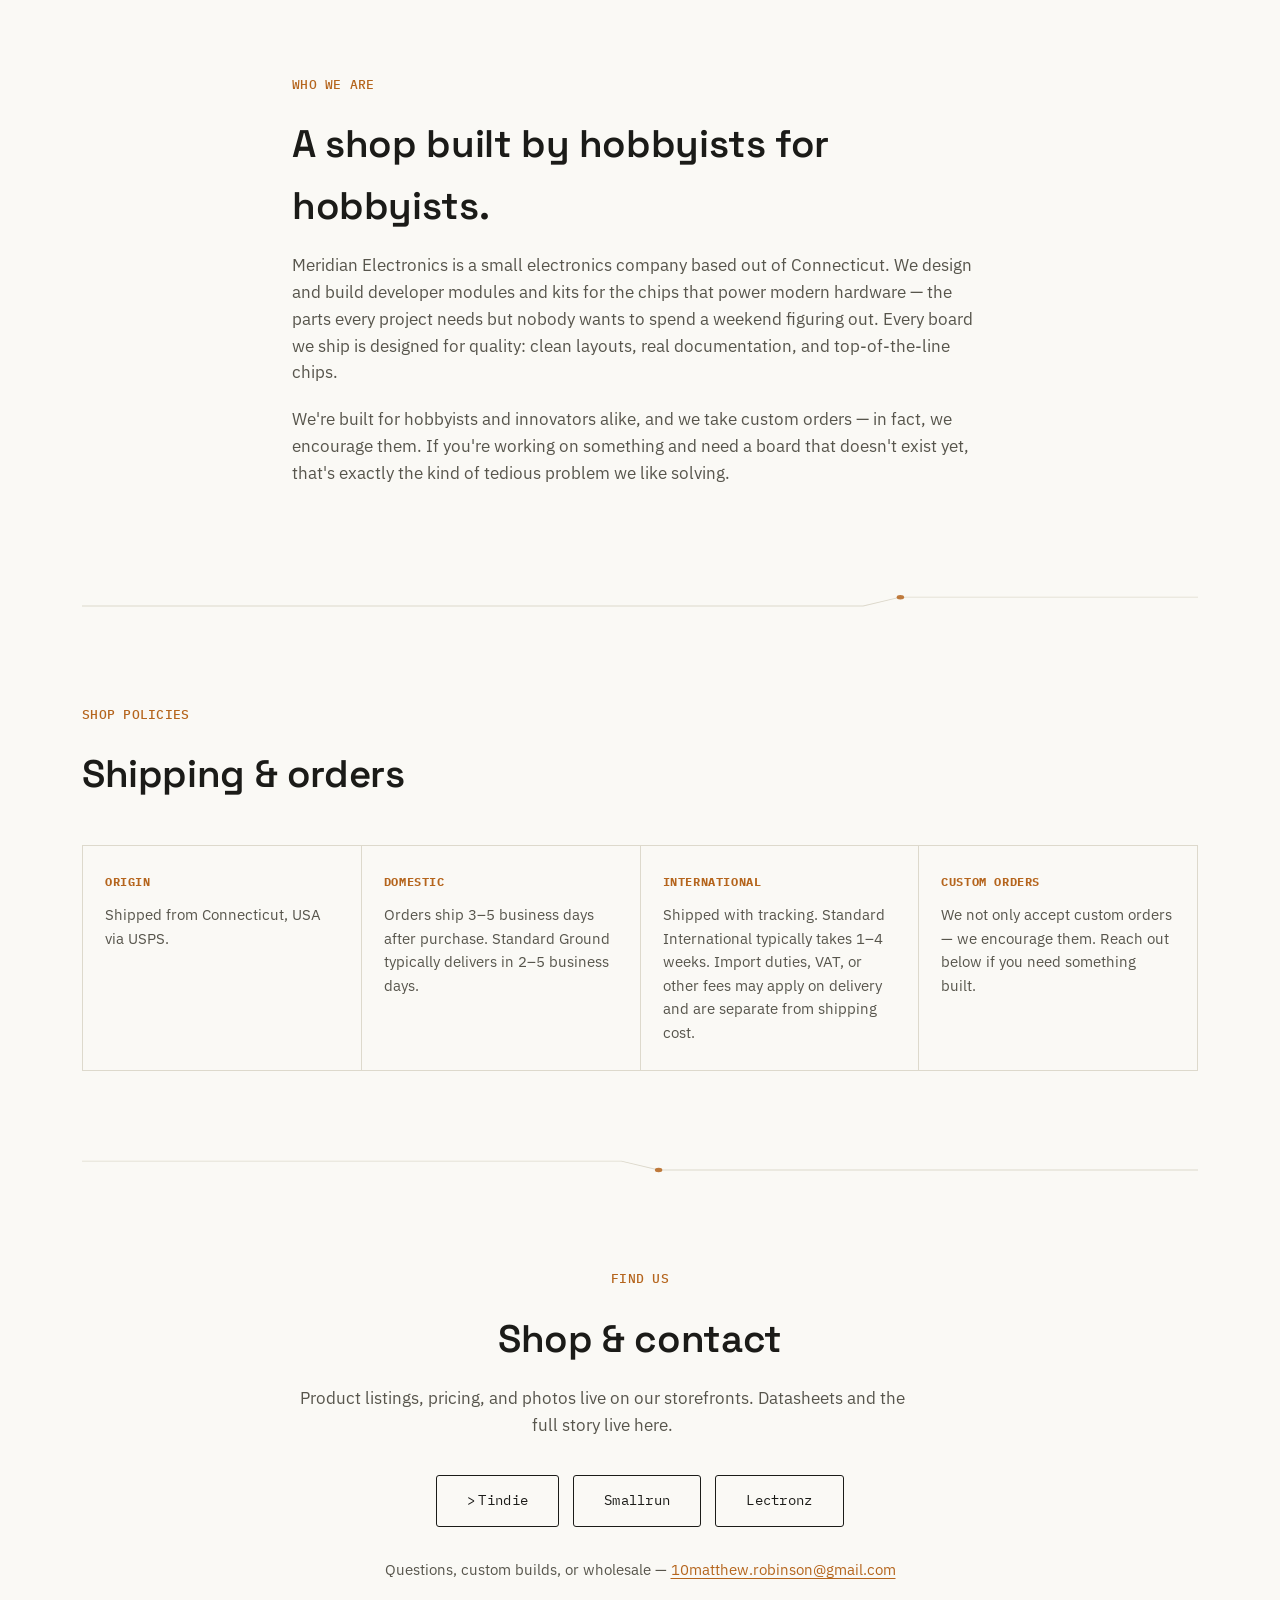
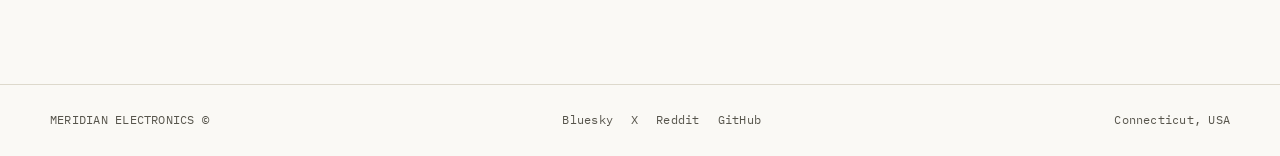
==== commit 0a364a65: "Add Ebay links to product sections in index.html" ====
--- a/index.html
+++ b/index.html
@@ -229,6 +229,7 @@
             <a href="https://www.tindie.com/products/meridian_tech/atmega328p-dev-educational-kit-breadboard-mcp/" class="shop-link">Tindie</a>
             <a href="https://smallrun.net/shop/meridian-electronics/atmega328p-dev-kit-educational-kit-breadboard" class="shop-link">Smallrun</a>
             <a href="https://lectronz.com/products/atmega328p-devkit" class="shop-link">Lectronz</a>
+            <a href="https://www.ebay.com/itm/366651396255" class="shop-link">Ebay</a>
           </div>
         </article>
 
@@ -253,6 +254,7 @@
             <a href="https://www.tindie.com/products/meridian_tech/atmega4809-dev-educational-kit-breadboard-mcp/" class="shop-link">Tindie</a>
             <a href="https://smallrun.net/shop/meridian-electronics/atmega4809-dev-educational-kit-breadboard-mcp" class="shop-link">Smallrun</a>
             <a href="https://lectronz.com/products/atmega4809-dev-educational-kit-breadboard-mcp" class="shop-link">Lectronz</a>
+            <a href="https://www.ebay.com/itm/366666823416" class="shop-link">Ebay</a>
           </div>
         </article>
       </div>
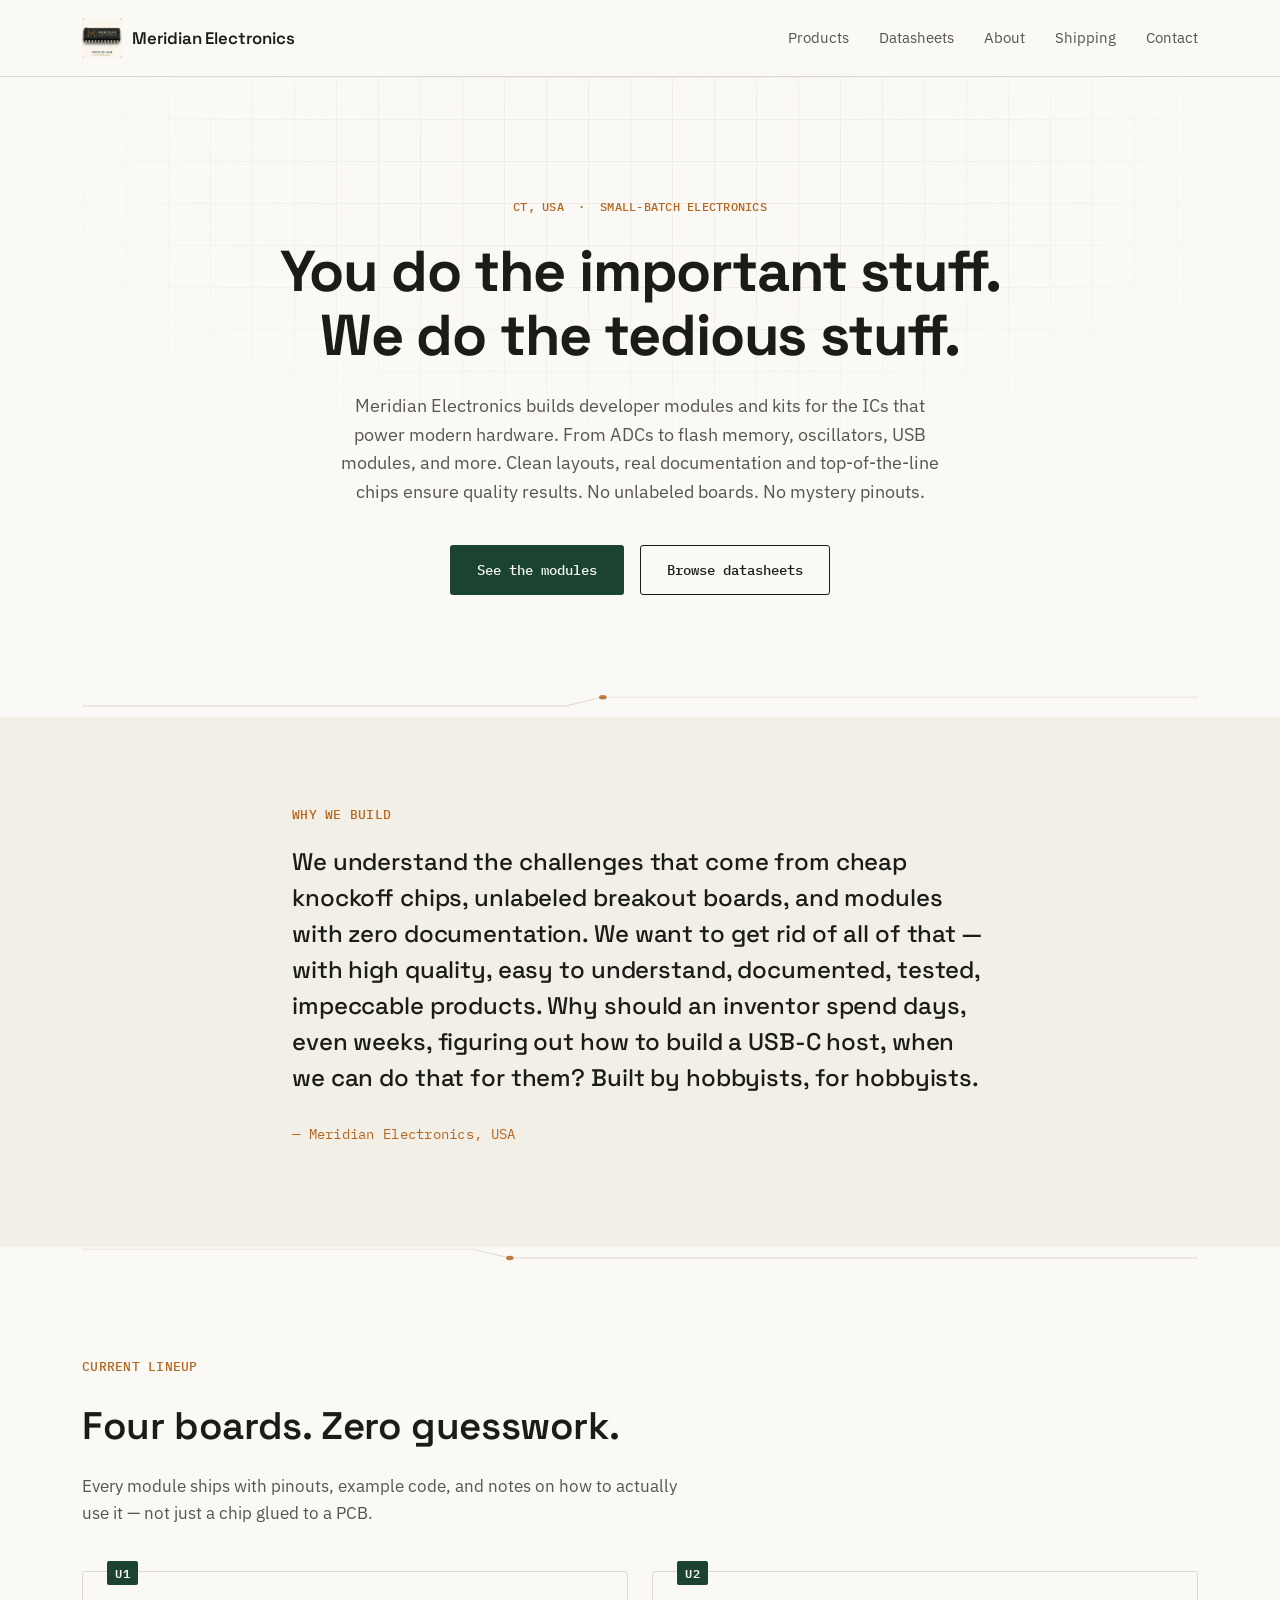
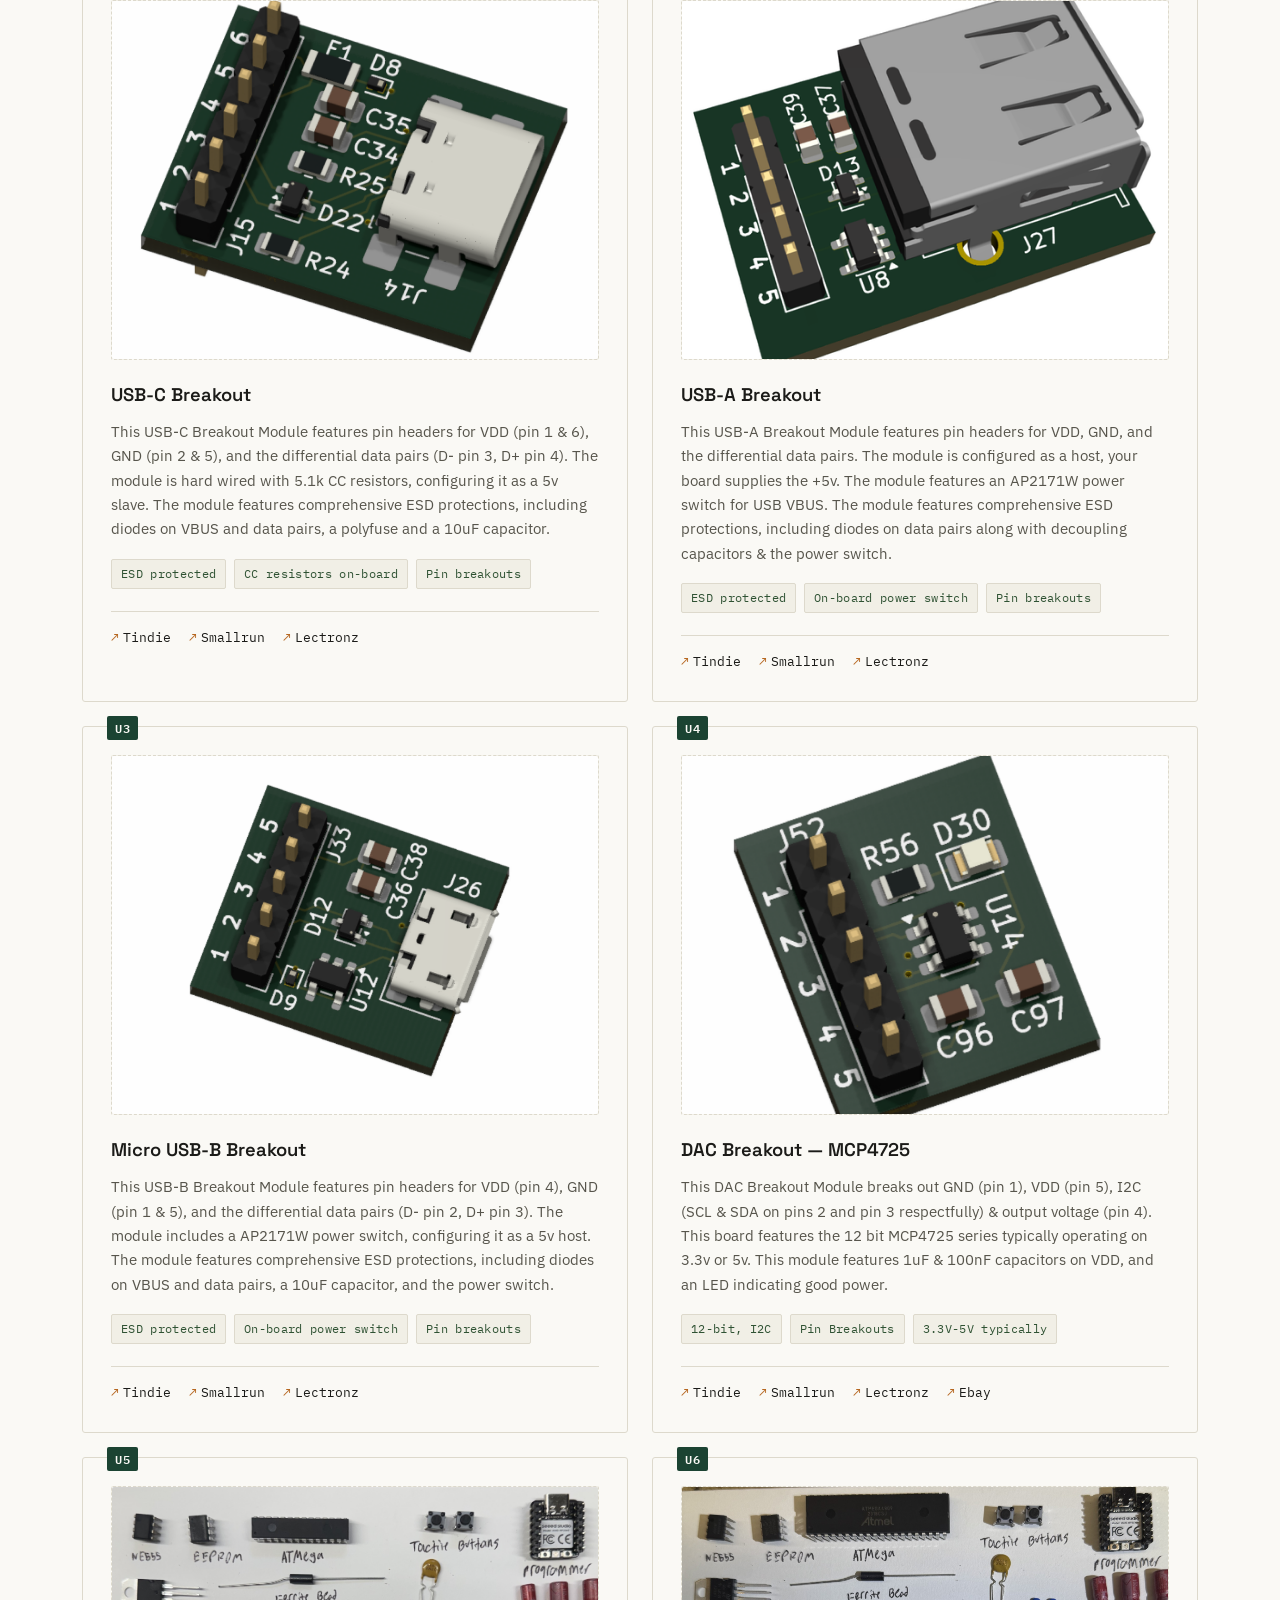
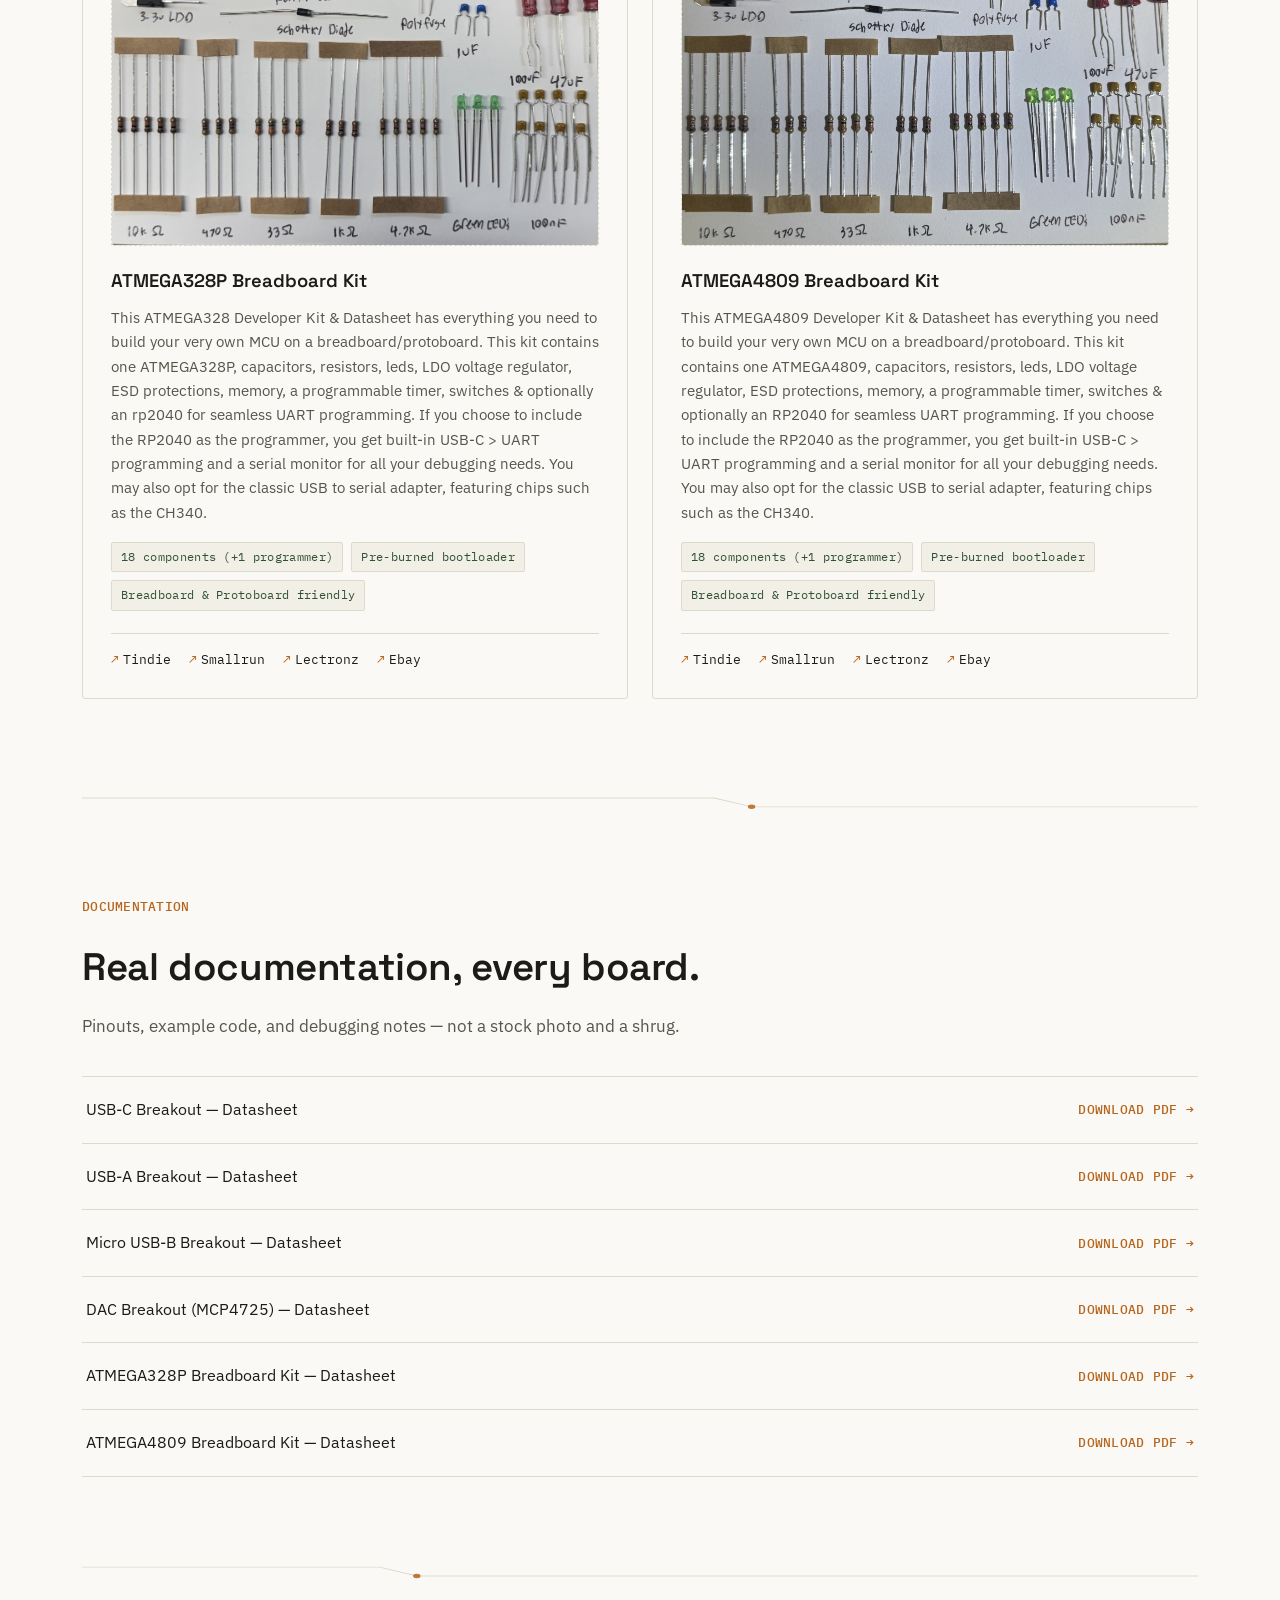
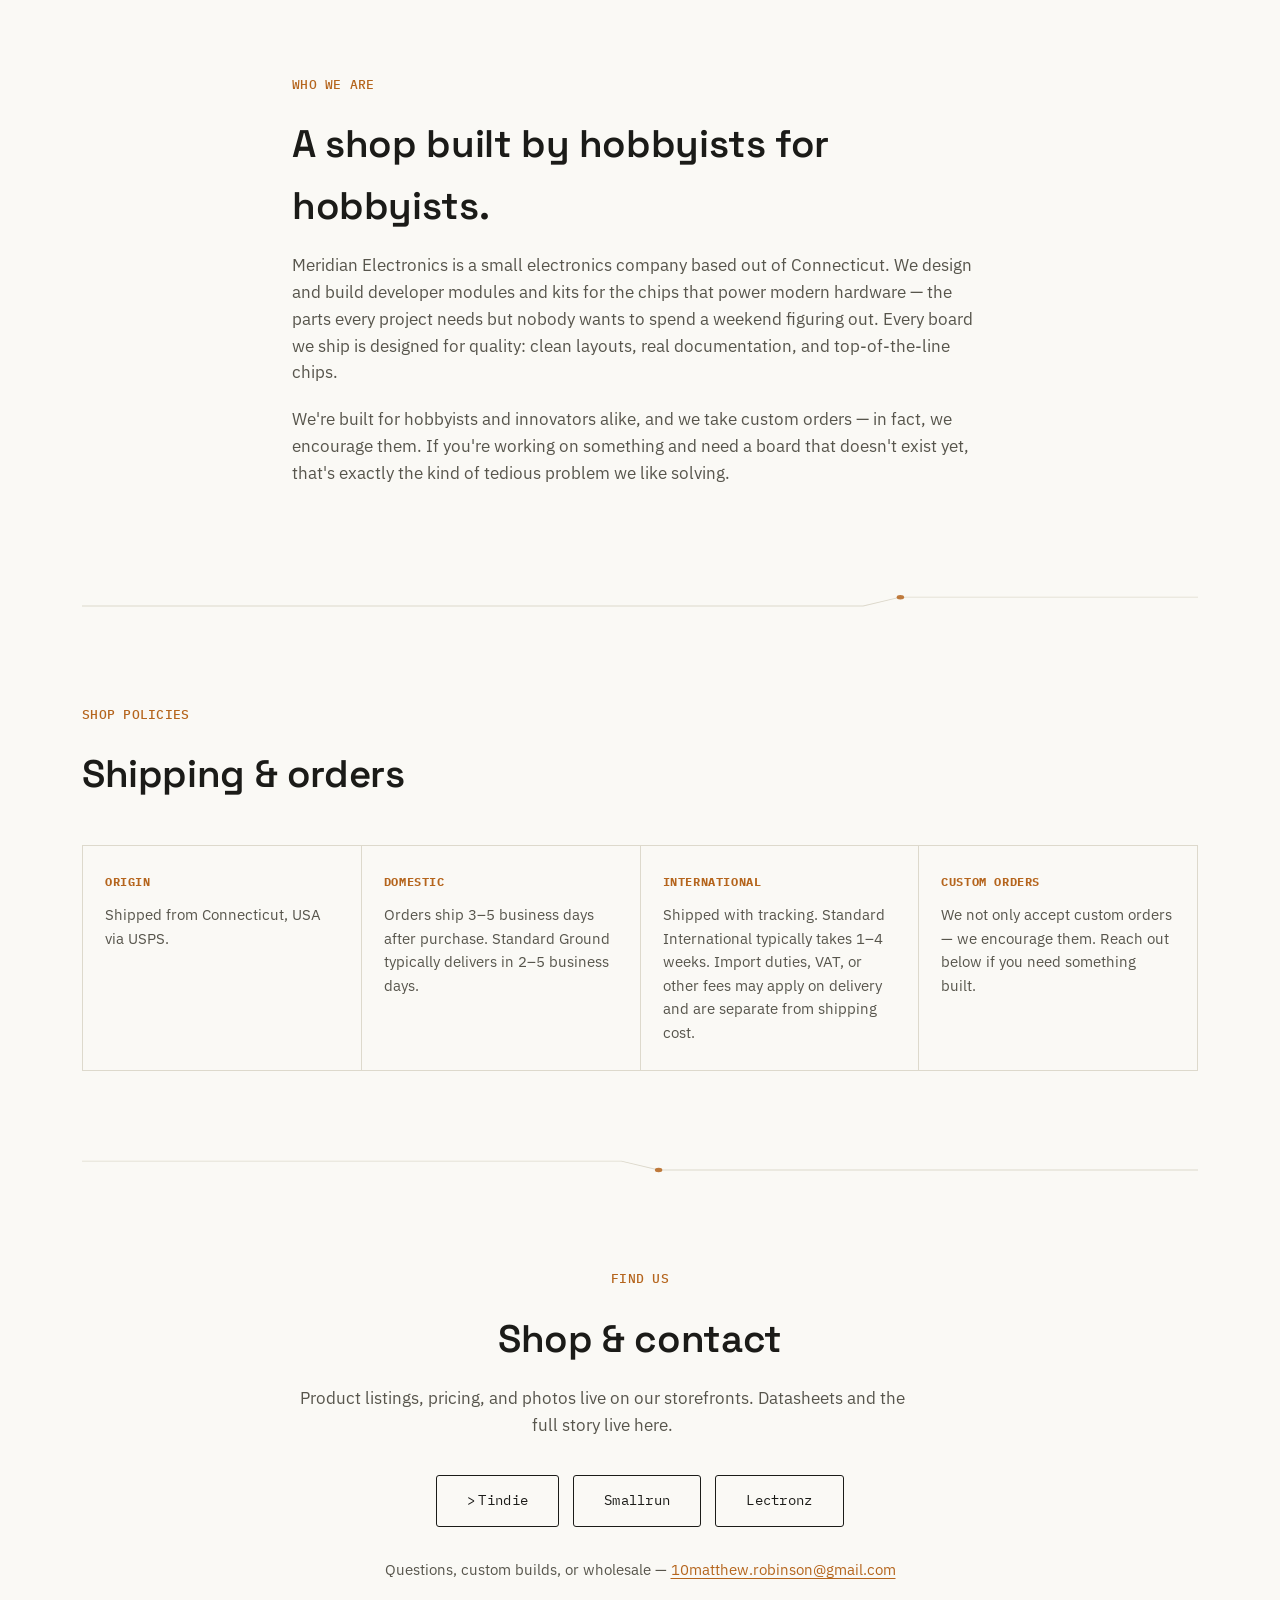
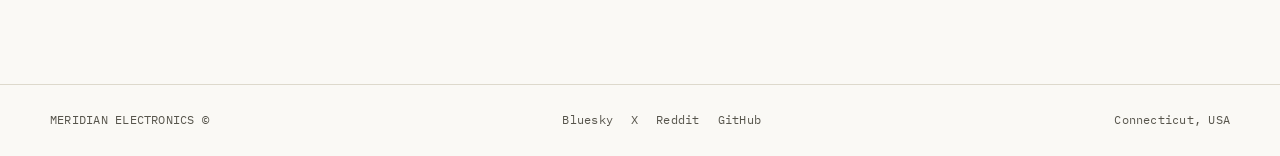
==== commit 68c2e9b8: "Add Ebay link to product links section" ====
--- a/index.html
+++ b/index.html
@@ -205,6 +205,7 @@
             <a href="https://www.tindie.com/products/meridian_tech/12-bit-dac-mcp4725-module/" class="shop-link">Tindie</a>
             <a href="https://smallrun.net/shop/meridian-electronics/12-bit-dac-mcp4725-module" class="shop-link">Smallrun</a>
             <a href="https://lectronz.com/stores/meridian-electronics" class="shop-link">Lectronz</a>
+            <a href="https://www.ebay.com/itm/366663452091" class="shop-link">Ebay</a>
           </div>
         </article>
 
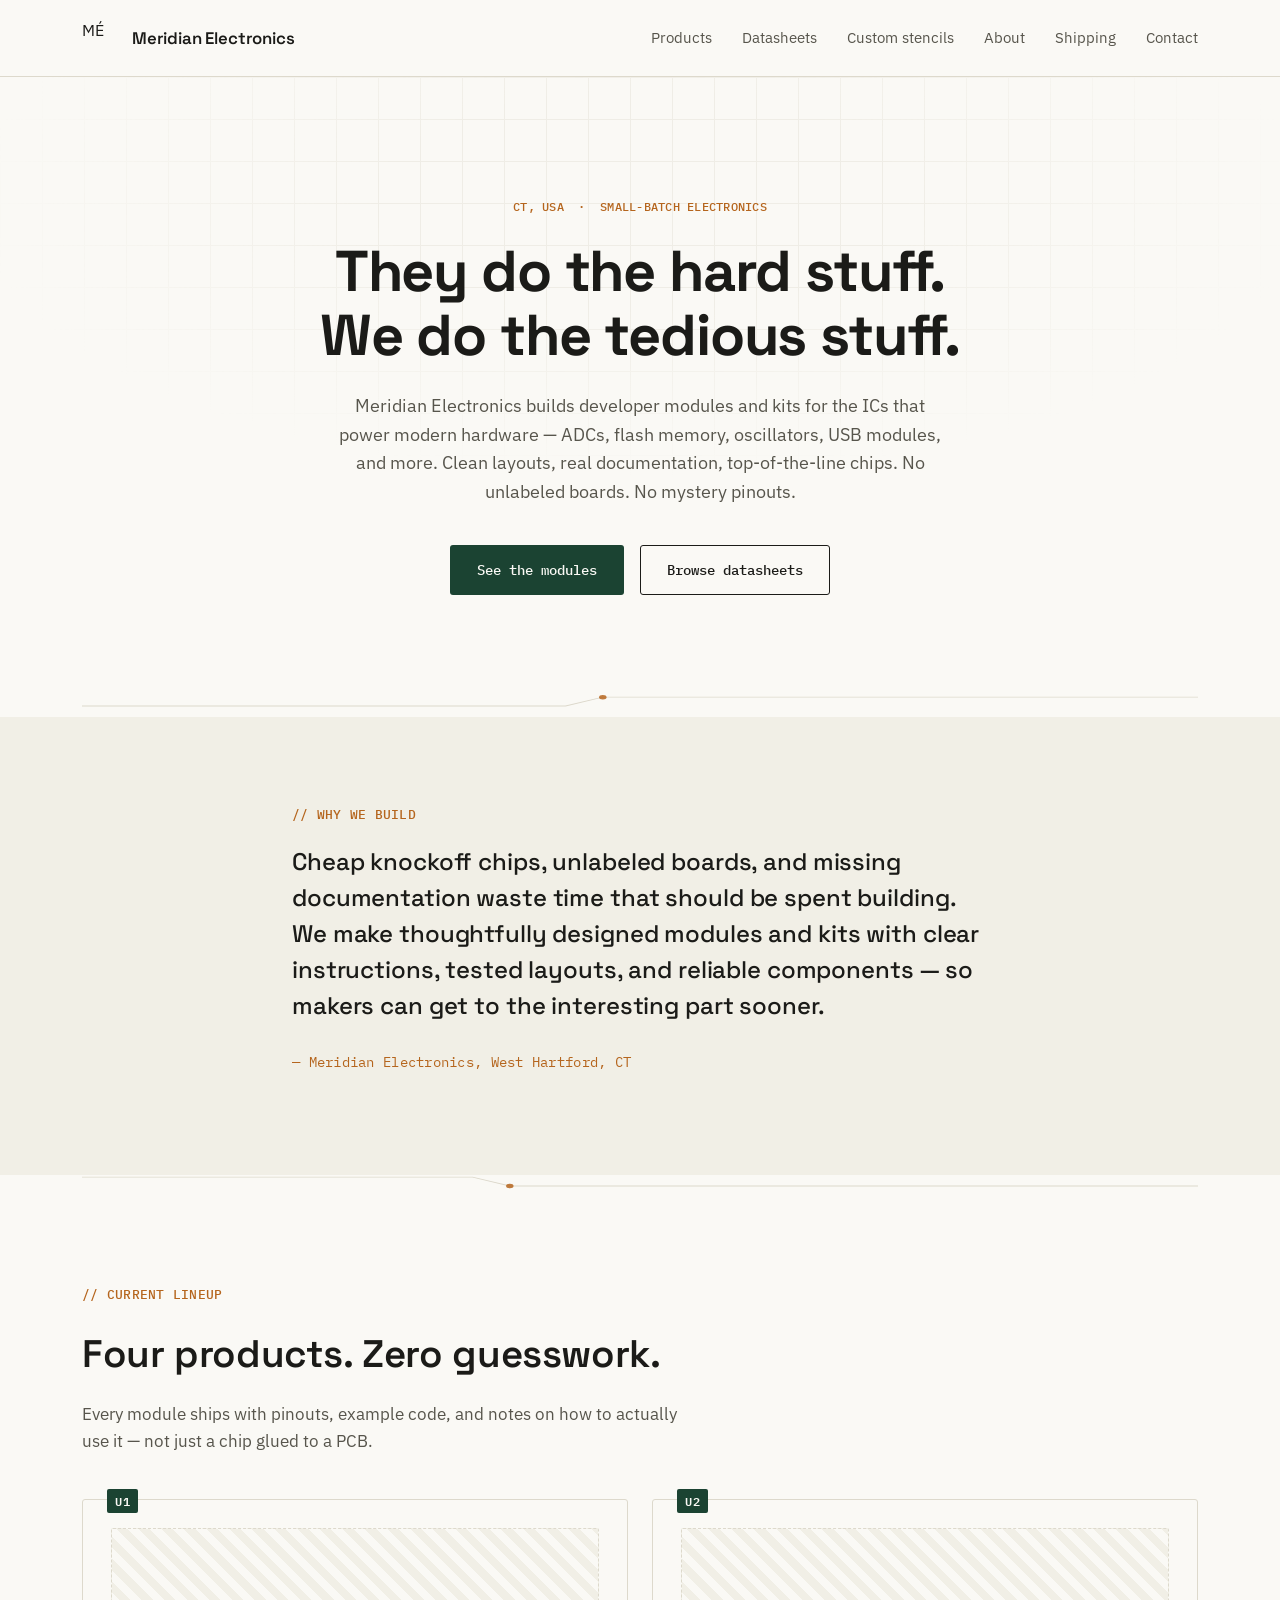
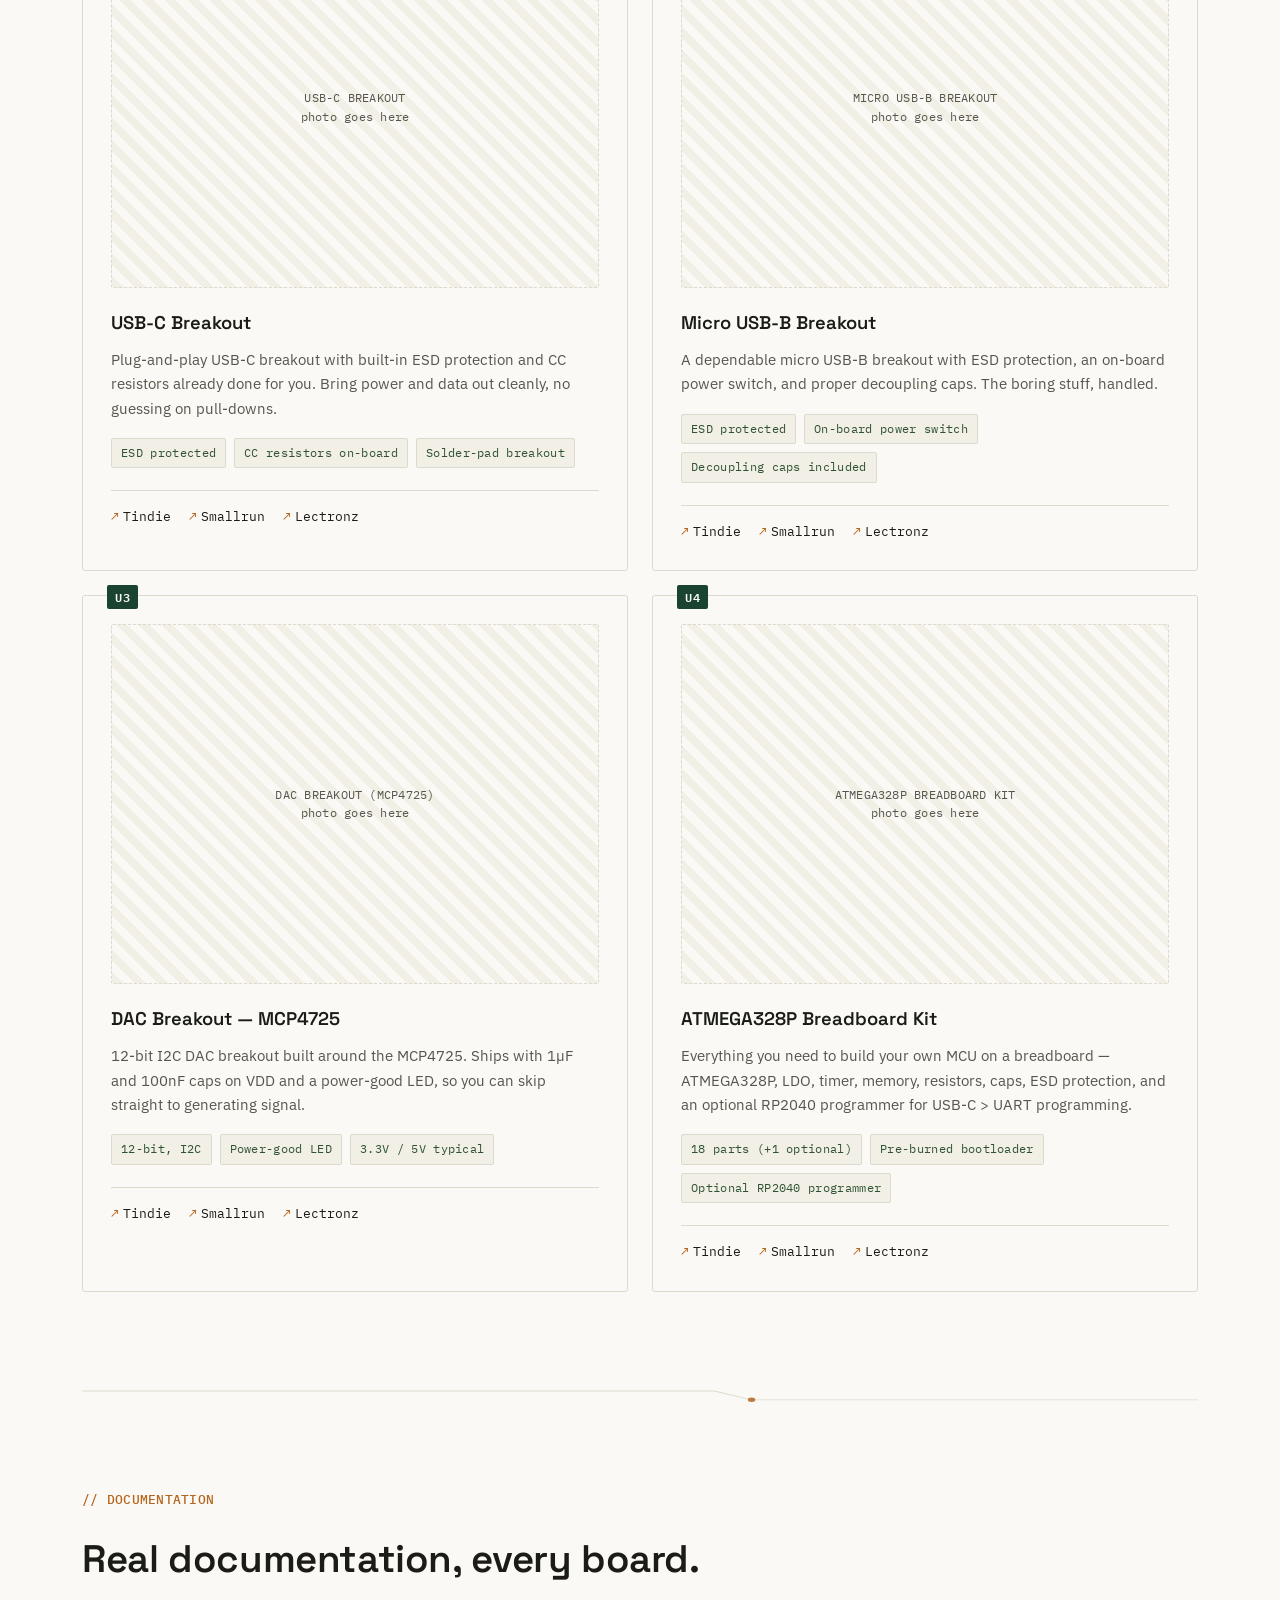
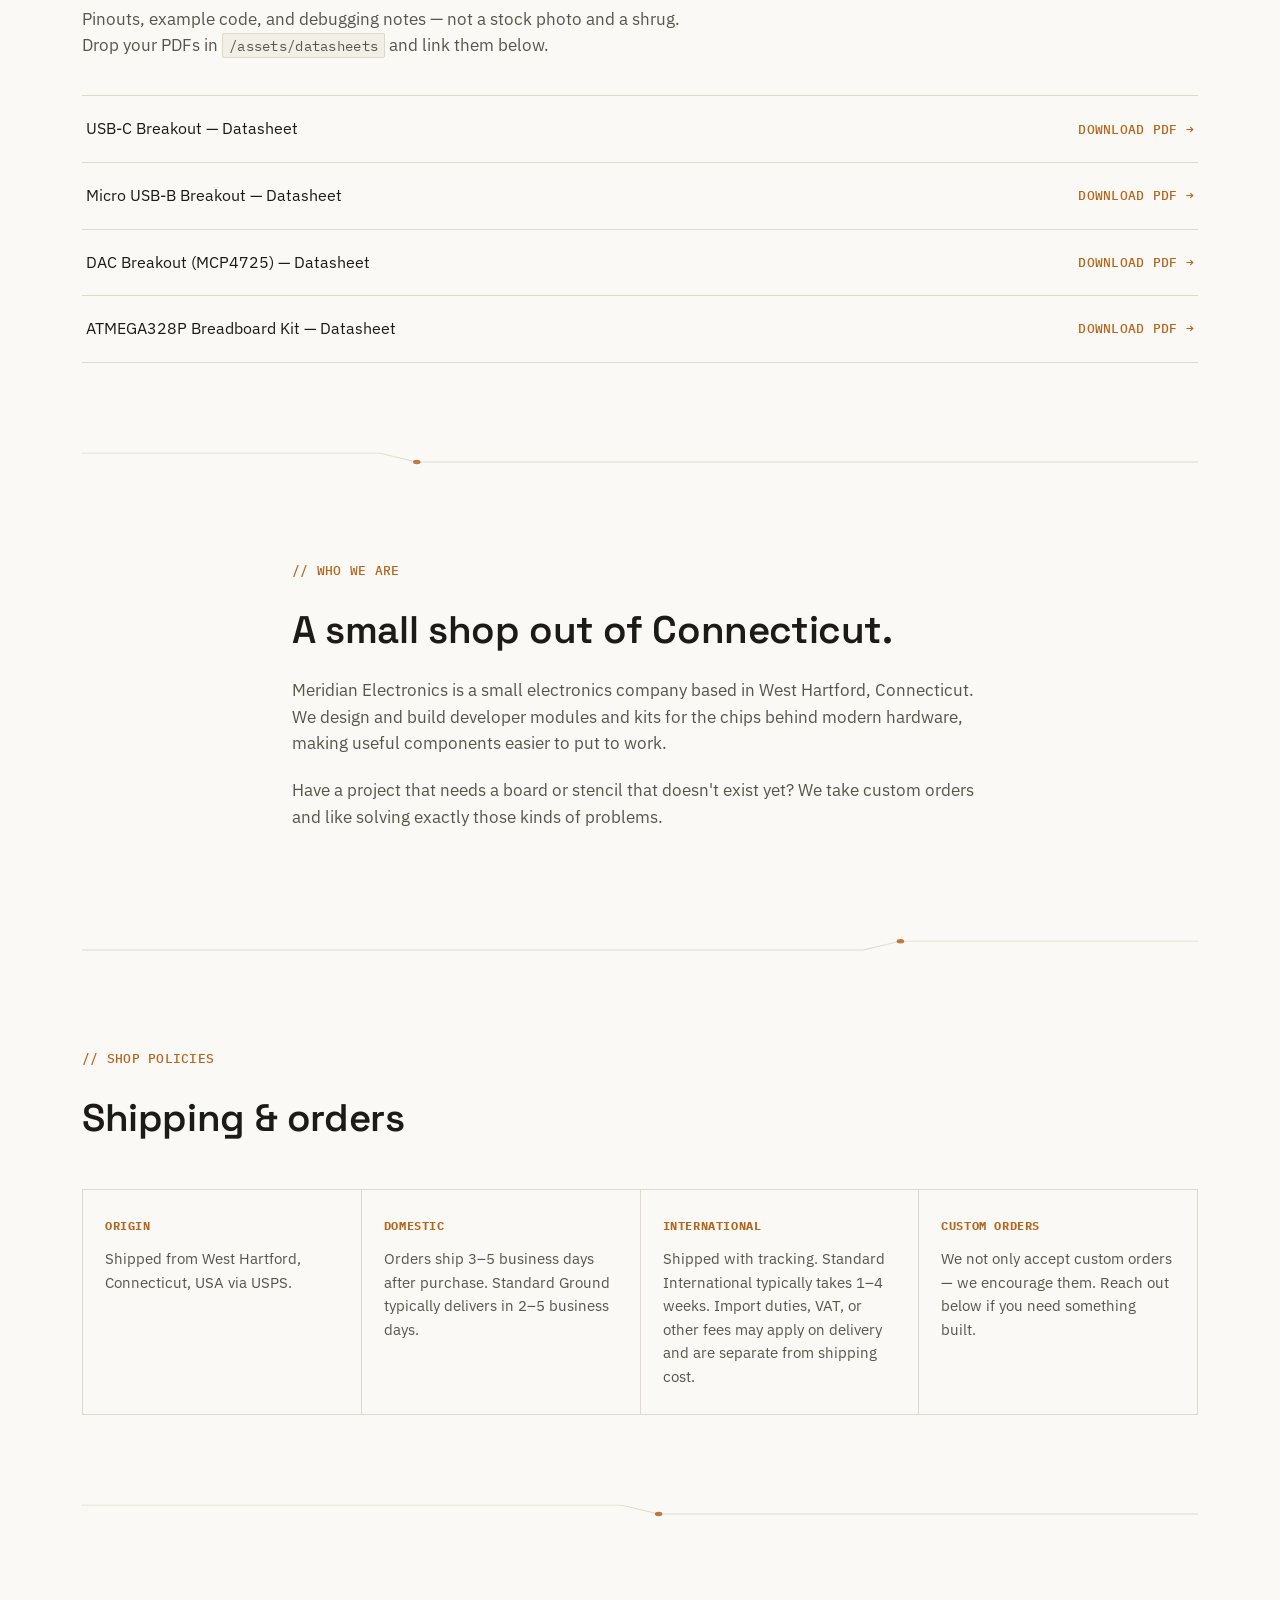
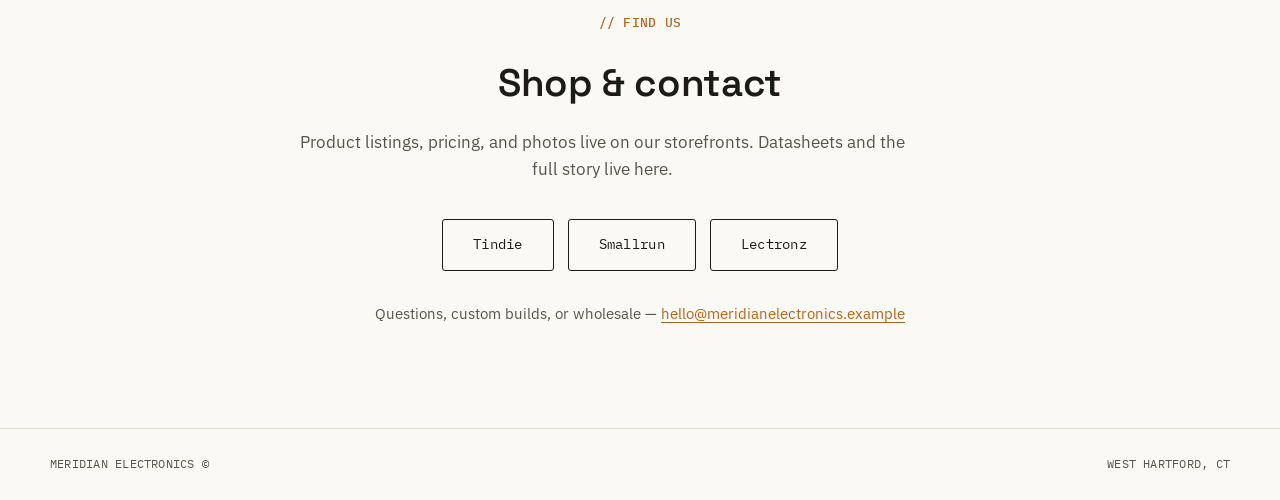
==== commit 49343cf4: "Refactor index.html with updated content and links Updated various sections of the HTML file to repl" ====
--- a/index.html
+++ b/index.html
@@ -1,27 +1,21 @@
 <!DOCTYPE html>
 <html lang="en">
 <head>
-<!-- Google tag (gtag.js) -->
-<script async src="https://www.googletagmanager.com/gtag/js?id=G-0KDZ7LK2J1"></script>
-<script>
-  window.dataLayer = window.dataLayer || [];
-  function gtag(){dataLayer.push(arguments);}
-  gtag('js', new Date());
-  gtag('config', 'G-0KDZ7LK2J1');
-</script>
 <meta charset="UTF-8">
 <meta name="viewport" content="width=device-width, initial-scale=1.0">
 <title>Meridian Electronics — Developer Modules &amp; Kits</title>
 <meta name="description" content="Meridian Electronics builds developer modules and kits for the ICs that power modern hardware. Documented, tested, and built for hobbyists and innovators alike.">
 
-<link rel="canonical" href="https://meridian-electronics.github.io/Meridian-Electronics/">
+<!-- TODO: replace with your real GitHub Pages / custom domain URL once live -->
+<link rel="canonical" href="https://yourusername.github.io/meridian-electronics-site/">
 
 <!-- Social share preview (Reddit, X, Discord, iMessage, etc.) -->
 <meta property="og:type" content="website">
 <meta property="og:title" content="Meridian Electronics — Developer Modules & Kits">
 <meta property="og:description" content="Documented, tested developer modules and kits for the ICs that power modern hardware. Built for hobbyists and innovators, out of Connecticut.">
+<!-- TODO: replace with a real 1200x630 image once you have product photos -->
 <meta property="og:image" content="assets/images/social-preview.png">
-<meta property="og:url" content="https://meridian-electronics.github.io/Meridian-Electronics/">
+<meta property="og:url" content="https://yourusername.github.io/meridian-electronics-site/">
 <meta name="twitter:card" content="summary_large_image">
 <meta name="twitter:title" content="Meridian Electronics — Developer Modules & Kits">
 <meta name="twitter:description" content="Documented, tested developer modules and kits for the ICs that power modern hardware.">
@@ -39,15 +33,15 @@
 <!-- ============ NAV ============ -->
 <header class="site-header">
   <div class="header-inner">
-    
-  <a href="#top" class="wordmark">
-  <img src="assets/images/logo-icon.png" alt="Meridian Electronics" class="wordmark-mark">
-  <span class="wordmark-text">Meridian Electronics</span>
-  </a>
+    <a href="#top" class="wordmark">
+      <span class="wordmark-mark">M&Eacute;</span>
+      <span class="wordmark-text">Meridian Electronics</span>
+    </a>
 
     <nav class="main-nav" id="main-nav">
       <a href="#products">Products</a>
       <a href="#datasheets">Datasheets</a>
+      <a href="stencil-quote.html">Custom stencils</a>
       <a href="#about">About</a>
       <a href="#policies">Shipping</a>
       <a href="#contact">Contact</a>
@@ -67,11 +61,11 @@
     <div class="hero-grid" aria-hidden="true"></div>
     <div class="hero-inner">
       <p class="eyebrow mono">CT, USA &nbsp;·&nbsp; SMALL-BATCH ELECTRONICS</p>
-      <h1 class="hero-title">You do the important&nbsp;stuff.<br>We do the tedious&nbsp;stuff.</h1>
+      <h1 class="hero-title">They do the hard&nbsp;stuff.<br>We do the tedious&nbsp;stuff.</h1>
       <p class="hero-sub">
         Meridian Electronics builds developer modules and kits for the ICs that power modern
-        hardware. From ADCs to flash memory, oscillators, USB modules, and more. Clean layouts,
-        real documentation and top-of-the-line chips ensure quality results. No unlabeled boards. No mystery pinouts.
+        hardware — ADCs, flash memory, oscillators, USB modules, and more. Clean layouts,
+        real documentation, top-of-the-line chips. No unlabeled boards. No mystery pinouts.
       </p>
       <div class="hero-actions">
         <a href="#products" class="btn btn-primary">See the modules</a>
@@ -87,15 +81,14 @@
   <!-- ============ WHY / MANIFESTO ============ -->
   <section class="manifesto" id="why">
     <div class="section-inner narrow">
-      <p class="section-tag mono">WHY WE BUILD</p>
+      <p class="section-tag mono">// WHY WE BUILD</p>
       <p class="manifesto-text">
-        We understand the challenges that come from cheap knockoff chips, unlabeled breakout
-        boards, and modules with zero documentation. We want to get rid of all of that —
-        with high quality, easy to understand, documented, tested, impeccable products.
-        Why should an inventor spend days, even weeks, figuring out how to build a USB-C host,
-        when we can do that for them? Built by hobbyists, for hobbyists.
-      </p>
-      <p class="manifesto-sign mono">— Meridian Electronics, USA</p>
+        Cheap knockoff chips, unlabeled boards, and missing documentation waste time that
+        should be spent building. We make thoughtfully designed modules and kits with clear
+        instructions, tested layouts, and reliable components — so makers can get to the
+        interesting part sooner.
+      </p>
+      <p class="manifesto-sign mono">— Meridian Electronics, West Hartford, CT</p>
     </div>
   </section>
 
@@ -106,8 +99,8 @@
   <!-- ============ PRODUCTS ============ -->
   <section class="products" id="products">
     <div class="section-inner">
-      <p class="section-tag mono">CURRENT LINEUP</p>
-      <h2 class="section-title">Four boards. Zero guesswork.</h2>
+      <p class="section-tag mono">// CURRENT LINEUP</p>
+      <h2 class="section-title">Four products. Zero guesswork.</h2>
       <p class="section-lede">
         Every module ships with pinouts, example code, and notes on how to actually use it —
         not just a chip glued to a PCB.
@@ -120,144 +113,102 @@
           <div class="product-tag mono">U1</div>
           <div class="product-media">
             <!-- TODO: replace with real product photo -->
-            <img src="assets/images/USB-C IMG.png" alt="USB-C breakout board">
+            <span class="media-placeholder mono">USB-C BREAKOUT<br>photo goes here</span>
           </div>
           <h3>USB-C Breakout</h3>
           <p class="product-blurb">
             <!-- TODO: replace with your real Tindie/Smallrun description -->
-            This USB-C Breakout Module features pin headers for VDD (pin 1 & 6), GND (pin 2 & 5), and the differential data pairs (D- pin 3, D+ pin 4). The module is hard wired with 5.1k CC resistors, configuring it as a 5v slave. The module features comprehensive ESD protections, including diodes on VBUS and data pairs, a polyfuse and a 10uF capacitor.
+            Plug-and-play USB-C breakout with built-in ESD protection and CC resistors
+            already done for you. Bring power and data out cleanly, no guessing on pull-downs.
           </p>
           <ul class="product-specs mono">
             <li>ESD protected</li>
             <li>CC resistors on-board</li>
-            <li>Pin breakouts</li>
+            <li>Solder-pad breakout</li>
           </ul>
           <div class="product-links">
-            <a href="https://www.tindie.com/products/meridian_tech/usb-c-breakout-module-built-in-esd-plug-play/" class="shop-link">Tindie</a>
-            <a href="https://smallrun.net/shop/meridian-electronics/usb-c-breakout-module-built-in-esd-plug-play" class="shop-link">Smallrun</a>
-            <a href="https://lectronz.com/products/usb-c-breakout-module" class="shop-link">Lectronz</a>
+            <a href="#" class="shop-link">Tindie</a>
+            <a href="#" class="shop-link">Smallrun</a>
+            <a href="#" class="shop-link">Lectronz</a>
           </div>
         </article>
 
-        <!-- PRODUCT 1.1 -->
+        <!-- PRODUCT 2 -->
         <article class="product-card">
           <div class="product-tag mono">U2</div>
           <div class="product-media">
             <!-- TODO: replace with real product photo -->
-            <img src="assets/images/USB-A IMG.png" alt="USB-A breakout board">
-          </div>
-          <h3>USB-A Breakout</h3>
+            <span class="media-placeholder mono">MICRO USB-B BREAKOUT<br>photo goes here</span>
+          </div>
+          <h3>Micro USB-B Breakout</h3>
           <p class="product-blurb">
             <!-- TODO: replace with your real Tindie/Smallrun description -->
-            This USB-A Breakout Module features pin headers for VDD, GND, and the differential data pairs. The module is configured as a host, your board supplies the +5v. The module features an AP2171W power switch for USB VBUS. The module features comprehensive ESD protections, including diodes on data pairs along with decoupling capacitors & the power switch.          </p>
+            A dependable micro USB-B breakout with ESD protection, an on-board power switch,
+            and proper decoupling caps. The boring stuff, handled.
+          </p>
           <ul class="product-specs mono">
             <li>ESD protected</li>
             <li>On-board power switch</li>
-            <li>Pin breakouts</li>
+            <li>Decoupling caps included</li>
           </ul>
           <div class="product-links">
-            <a href="https://www.tindie.com/products/meridian_tech/usb-c-usb-a-module-kit-plug-play-esd/" class="shop-link">Tindie</a>
-            <a href="https://smallrun.net/shop/meridian-electronics/usb-a-module" class="shop-link">Smallrun</a>
-            <a href="https://lectronz.com/products/usb-a-breakout" class="shop-link">Lectronz</a>
+            <a href="#" class="shop-link">Tindie</a>
+            <a href="#" class="shop-link">Smallrun</a>
+            <a href="#" class="shop-link">Lectronz</a>
           </div>
         </article>
-        
-        <!-- PRODUCT 2 -->
+
+        <!-- PRODUCT 3 -->
         <article class="product-card">
           <div class="product-tag mono">U3</div>
           <div class="product-media">
             <!-- TODO: replace with real product photo -->
-            <img src="assets/images/USB-B IMG.png" alt="USB-B breakout board">
-          </div>
-          <h3>Micro USB-B Breakout</h3>
+            <span class="media-placeholder mono">DAC BREAKOUT (MCP4725)<br>photo goes here</span>
+          </div>
+          <h3>DAC Breakout — MCP4725</h3>
           <p class="product-blurb">
-            This USB-B Breakout Module features pin headers for VDD (pin 4), GND (pin 1 & 5), and the differential data pairs (D- pin 2, D+ pin 3). The module includes a AP2171W power switch, configuring it as a 5v host. The module features comprehensive ESD protections, including diodes on VBUS and data pairs, a 10uF capacitor, and the power switch.
+            <!-- TODO: replace with your real Tindie/Smallrun description -->
+            12-bit I2C DAC breakout built around the MCP4725. Ships with 1&micro;F and 100nF
+            caps on VDD and a power-good LED, so you can skip straight to generating signal.
           </p>
           <ul class="product-specs mono">
-            <li>ESD protected</li>
-            <li>On-board power switch</li>
-            <li>Pin breakouts</li>
+            <li>12-bit, I2C</li>
+            <li>Power-good LED</li>
+            <li>3.3V / 5V typical</li>
           </ul>
           <div class="product-links">
-            <a href="https://www.tindie.com/products/meridian_tech/micro-usb-b-breakout-module/" class="shop-link">Tindie</a>
-            <a href="https://smallrun.net/shop/meridian-electronics/micro-usb-b-breakout-module" class="shop-link">Smallrun</a>
-            <a href="https://lectronz.com/stores/meridian-electronics" class="shop-link">Lectronz</a>
+            <a href="#" class="shop-link">Tindie</a>
+            <a href="#" class="shop-link">Smallrun</a>
+            <a href="#" class="shop-link">Lectronz</a>
           </div>
         </article>
 
-        <!-- PRODUCT 3 -->
+        <!-- PRODUCT 4 -->
         <article class="product-card">
           <div class="product-tag mono">U4</div>
           <div class="product-media">
             <!-- TODO: replace with real product photo -->
-            <img src="assets/images/DAC IMG.png" alt="DAC breakout board">
-          </div>
-          <h3>DAC Breakout — MCP4725</h3>
+            <span class="media-placeholder mono">ATMEGA328P BREADBOARD KIT<br>photo goes here</span>
+          </div>
+          <h3>ATMEGA328P Breadboard Kit</h3>
           <p class="product-blurb">
-            This DAC Breakout Module breaks out GND (pin 1), VDD (pin 5), I2C (SCL & SDA on pins 2 and pin 3 respectfully) & output voltage (pin 4). This board features the 12 bit MCP4725 series typically operating on 3.3v or 5v. This module features 1uF & 100nF capacitors on VDD, and an LED indicating good power.
+            <!-- TODO: replace with your real Tindie/Smallrun description -->
+            Everything you need to build your own MCU on a breadboard — ATMEGA328P, LDO,
+            timer, memory, resistors, caps, ESD protection, and an optional RP2040 programmer
+            for USB-C&nbsp;&gt; UART programming.
           </p>
           <ul class="product-specs mono">
-            <li>12-bit, I2C</li>
-            <li>Pin Breakouts</li>
-            <li>3.3V-5V typically</li>
+            <li>18 parts (+1 optional)</li>
+            <li>Pre-burned bootloader</li>
+            <li>Optional RP2040 programmer</li>
           </ul>
           <div class="product-links">
-            <a href="https://www.tindie.com/products/meridian_tech/12-bit-dac-mcp4725-module/" class="shop-link">Tindie</a>
-            <a href="https://smallrun.net/shop/meridian-electronics/12-bit-dac-mcp4725-module" class="shop-link">Smallrun</a>
-            <a href="https://lectronz.com/stores/meridian-electronics" class="shop-link">Lectronz</a>
-            <a href="https://www.ebay.com/itm/366663452091" class="shop-link">Ebay</a>
+            <a href="#" class="shop-link">Tindie</a>
+            <a href="#" class="shop-link">Smallrun</a>
+            <a href="#" class="shop-link">Lectronz</a>
           </div>
         </article>
 
-        <!-- PRODUCT 4 -->
-        <article class="product-card">
-          <div class="product-tag mono">U5</div>
-          <div class="product-media">
-            <!-- TODO: replace with real product photo -->
-            <img src="assets/images/ATMEGA328P IMG.png" alt="328P kit">
-          </div>
-          <h3>ATMEGA328P Breadboard Kit</h3>
-          <p class="product-blurb">
-            This ATMEGA328 Developer Kit & Datasheet has everything you need to build your very own MCU on a breadboard/protoboard. This kit contains one ATMEGA328P, capacitors, resistors, leds, LDO voltage regulator, ESD protections, memory, a programmable timer, switches & optionally an rp2040 for seamless UART programming.
-            If you choose to include the RP2040 as the programmer, you get built-in USB-C > UART programming and a serial monitor for all your debugging needs. You may also opt for the classic USB to serial adapter, featuring chips such as the CH340. 
-          </p>
-          <ul class="product-specs mono">
-            <li>18 components (+1 programmer)</li>
-            <li>Pre-burned bootloader</li>
-            <li>Breadboard & Protoboard friendly</li>
-          </ul>
-          <div class="product-links">
-            <a href="https://www.tindie.com/products/meridian_tech/atmega328p-dev-educational-kit-breadboard-mcp/" class="shop-link">Tindie</a>
-            <a href="https://smallrun.net/shop/meridian-electronics/atmega328p-dev-kit-educational-kit-breadboard" class="shop-link">Smallrun</a>
-            <a href="https://lectronz.com/products/atmega328p-devkit" class="shop-link">Lectronz</a>
-            <a href="https://www.ebay.com/itm/366651396255" class="shop-link">Ebay</a>
-          </div>
-        </article>
-
-        <!-- PRODUCT 4.1 -->
-        <article class="product-card">
-          <div class="product-tag mono">U6</div>
-          <div class="product-media">
-            <!-- TODO: replace with real product photo -->
-            <img src="assets/images/ATMEGA4809 IMG.png" alt="4809 kit">
-          </div>
-          <h3>ATMEGA4809 Breadboard Kit</h3>
-          <p class="product-blurb">
-            This ATMEGA4809 Developer Kit & Datasheet has everything you need to build your very own MCU on a breadboard/protoboard. This kit contains one ATMEGA4809, capacitors, resistors, leds, LDO voltage regulator, ESD protections, memory, a programmable timer, switches & optionally an RP2040 for seamless UART programming.
-            If you choose to include the RP2040 as the programmer, you get built-in USB-C > UART programming and a serial monitor for all your debugging needs. You may also opt for the classic USB to serial adapter, featuring chips such as the CH340. 
-          </p>
-          <ul class="product-specs mono">
-            <li>18 components (+1 programmer)</li>
-            <li>Pre-burned bootloader</li>
-            <li>Breadboard & Protoboard friendly</li>
-          </ul>
-          <div class="product-links">
-            <a href="https://www.tindie.com/products/meridian_tech/atmega4809-dev-educational-kit-breadboard-mcp/" class="shop-link">Tindie</a>
-            <a href="https://smallrun.net/shop/meridian-electronics/atmega4809-dev-educational-kit-breadboard-mcp" class="shop-link">Smallrun</a>
-            <a href="https://lectronz.com/products/atmega4809-dev-educational-kit-breadboard-mcp" class="shop-link">Lectronz</a>
-            <a href="https://www.ebay.com/itm/366666823416" class="shop-link">Ebay</a>
-          </div>
-        </article>
       </div>
     </div>
   </section>
@@ -269,20 +220,17 @@
   <!-- ============ DATASHEETS ============ -->
   <section class="datasheets" id="datasheets">
     <div class="section-inner">
-      <p class="section-tag mono">DOCUMENTATION</p>
+      <p class="section-tag mono">// DOCUMENTATION</p>
       <h2 class="section-title">Real documentation, every board.</h2>
       <p class="section-lede">
         Pinouts, example code, and debugging notes — not a stock photo and a shrug.
+        Drop your PDFs in <code class="mono">/assets/datasheets</code> and link them below.
       </p>
 
       <ul class="datasheet-list">
         <li>
           <span class="ds-name">USB-C Breakout — Datasheet</span>
           <a href="assets/datasheets/usb-c-breakout.pdf" class="ds-link mono">DOWNLOAD PDF &rarr;</a>
-        </li>
-        <li>
-          <span class="ds-name">USB-A Breakout — Datasheet</span>
-          <a href="assets/datasheets/usb-a-breakout.pdf" class="ds-link mono">DOWNLOAD PDF &rarr;</a>
         </li>
         <li>
           <span class="ds-name">Micro USB-B Breakout — Datasheet</span>
@@ -296,10 +244,6 @@
           <span class="ds-name">ATMEGA328P Breadboard Kit — Datasheet</span>
           <a href="assets/datasheets/atmega328p-kit.pdf" class="ds-link mono">DOWNLOAD PDF &rarr;</a>
         </li>
-        <li>
-          <span class="ds-name">ATMEGA4809 Breadboard Kit — Datasheet</span>
-          <a href="assets/datasheets/atmega4809-kit.pdf" class="ds-link mono">DOWNLOAD PDF &rarr;</a>
-        </li>
       </ul>
     </div>
   </section>
@@ -311,19 +255,16 @@
   <!-- ============ ABOUT ============ -->
   <section class="about" id="about">
     <div class="section-inner narrow">
-      <p class="section-tag mono">WHO WE ARE</p>
-      <h2 class="section-title">A shop built by hobbyists for hobbyists.</h2>
+      <p class="section-tag mono">// WHO WE ARE</p>
+      <h2 class="section-title">A small shop out of Connecticut.</h2>
       <p class="about-text">
-        Meridian Electronics is a small electronics company based out of
-        Connecticut. We design and build developer modules and kits for the chips that
-        power modern hardware — the parts every project needs but nobody wants to spend
-        a weekend figuring out. Every board we ship is designed for quality: clean layouts,
-        real documentation, and top-of-the-line chips.
+        Meridian Electronics is a small electronics company based in West Hartford,
+        Connecticut. We design and build developer modules and kits for the chips behind
+        modern hardware, making useful components easier to put to work.
       </p>
       <p class="about-text">
-        We're built for hobbyists and innovators alike, and we take custom orders — in
-        fact, we encourage them. If you're working on something and need a board that
-        doesn't exist yet, that's exactly the kind of tedious problem we like solving.
+        Have a project that needs a board or stencil that doesn't exist yet? We take custom
+        orders and like solving exactly those kinds of problems.
       </p>
     </div>
   </section>
@@ -335,13 +276,13 @@
   <!-- ============ SHIPPING / POLICIES ============ -->
   <section class="policies" id="policies">
     <div class="section-inner">
-      <p class="section-tag mono">SHOP POLICIES</p>
+      <p class="section-tag mono">// SHOP POLICIES</p>
       <h2 class="section-title">Shipping &amp; orders</h2>
 
       <div class="policy-grid">
         <div class="policy-card">
           <h3 class="mono">ORIGIN</h3>
-          <p>Shipped from Connecticut, USA via USPS.</p>
+          <p>Shipped from West Hartford, Connecticut, USA via USPS.</p>
         </div>
         <div class="policy-card">
           <h3 class="mono">DOMESTIC</h3>
@@ -370,7 +311,7 @@
   <!-- ============ CONTACT / SHOPS ============ -->
   <section class="contact" id="contact">
     <div class="section-inner narrow center">
-      <p class="section-tag mono">FIND US</p>
+      <p class="section-tag mono">// FIND US</p>
       <h2 class="section-title">Shop &amp; contact</h2>
       <p class="section-lede">
         Product listings, pricing, and photos live on our storefronts. Datasheets and
@@ -379,13 +320,13 @@
 
       <div class="shop-buttons">
         <!-- TODO: replace # with your real storefront URLs -->
-        <a href="https://www.tindie.com/stores/meridian_tech/" class="shop-btn">>
+        <a href="#" class="shop-btn">
           <span class="mono">Tindie</span>
         </a>
-        <a href="https://smallrun.net/shop/meridian-electronics" class="shop-btn">
+        <a href="#" class="shop-btn">
           <span class="mono">Smallrun</span>
         </a>
-        <a href="https://lectronz.com/stores/meridian-electronics" class="shop-btn">
+        <a href="#" class="shop-btn">
           <span class="mono">Lectronz</span>
         </a>
       </div>
@@ -393,7 +334,7 @@
       <!-- TODO: replace with your real contact email -->
       <p class="contact-email">
         Questions, custom builds, or wholesale &mdash;
-        <a href="mailto:10matthew.robinson@gmail.com">10matthew.robinson@gmail.com</a>
+        <a href="mailto:hello@meridianelectronics.example">hello@meridianelectronics.example</a>
       </p>
     </div>
   </section>
@@ -403,13 +344,7 @@
 <footer class="site-footer">
   <div class="footer-inner">
     <span class="mono">MERIDIAN ELECTRONICS &copy; <span id="year"></span></span>
-    <div class="footer-social">
-      <a href="https://bsky.app/profile/meridian-tech.bsky.social" class="mono">Bluesky</a>
-      <a href="https://x.com/Meridian_TechUS" class="mono">X</a>
-      <a href="https://www.reddit.com/user/Federal-Estate-7800/" class="mono">Reddit</a>
-      <a href="https://github.com/Meridian-Electronics" class="mono">GitHub</a>
-    </div>
-    <span class="mono footer-loc">Connecticut, USA</span>
+    <span class="mono footer-loc">WEST HARTFORD, CT</span>
   </div>
 </footer>
 
--- a/style.css
+++ b/style.css
@@ -1,10 +1,3 @@
-/* ==========================================================================
-   Meridian Electronics — design tokens
-   Palette pulled from the physical product: FR4 paper, soldermask green,
-   copper trace/pad tone. Type: Space Grotesk (display), IBM Plex Sans (body),
-   IBM Plex Mono (pin tables, designators, data — same register as the datasheets).
-   ========================================================================== */
-
 :root {
   --paper: #FAF9F5;
   --paper-dim: #F1EFE6;
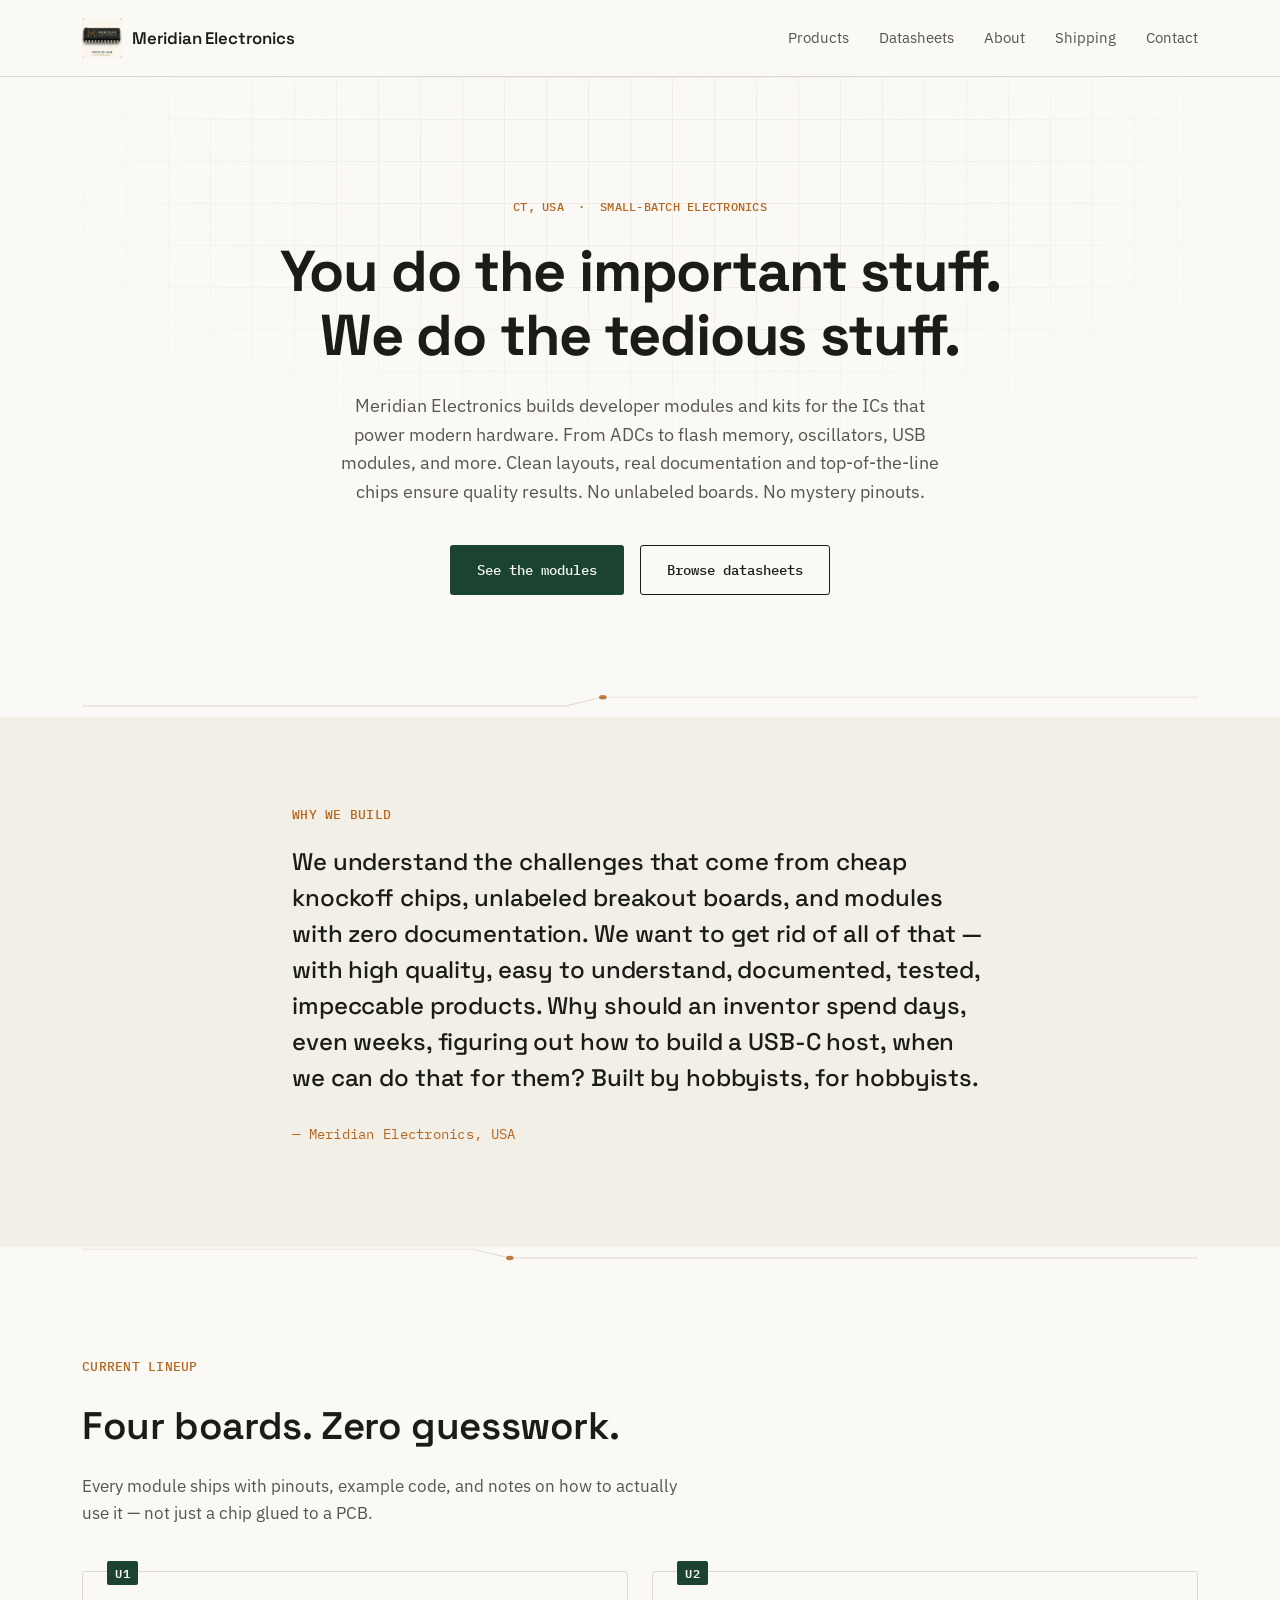
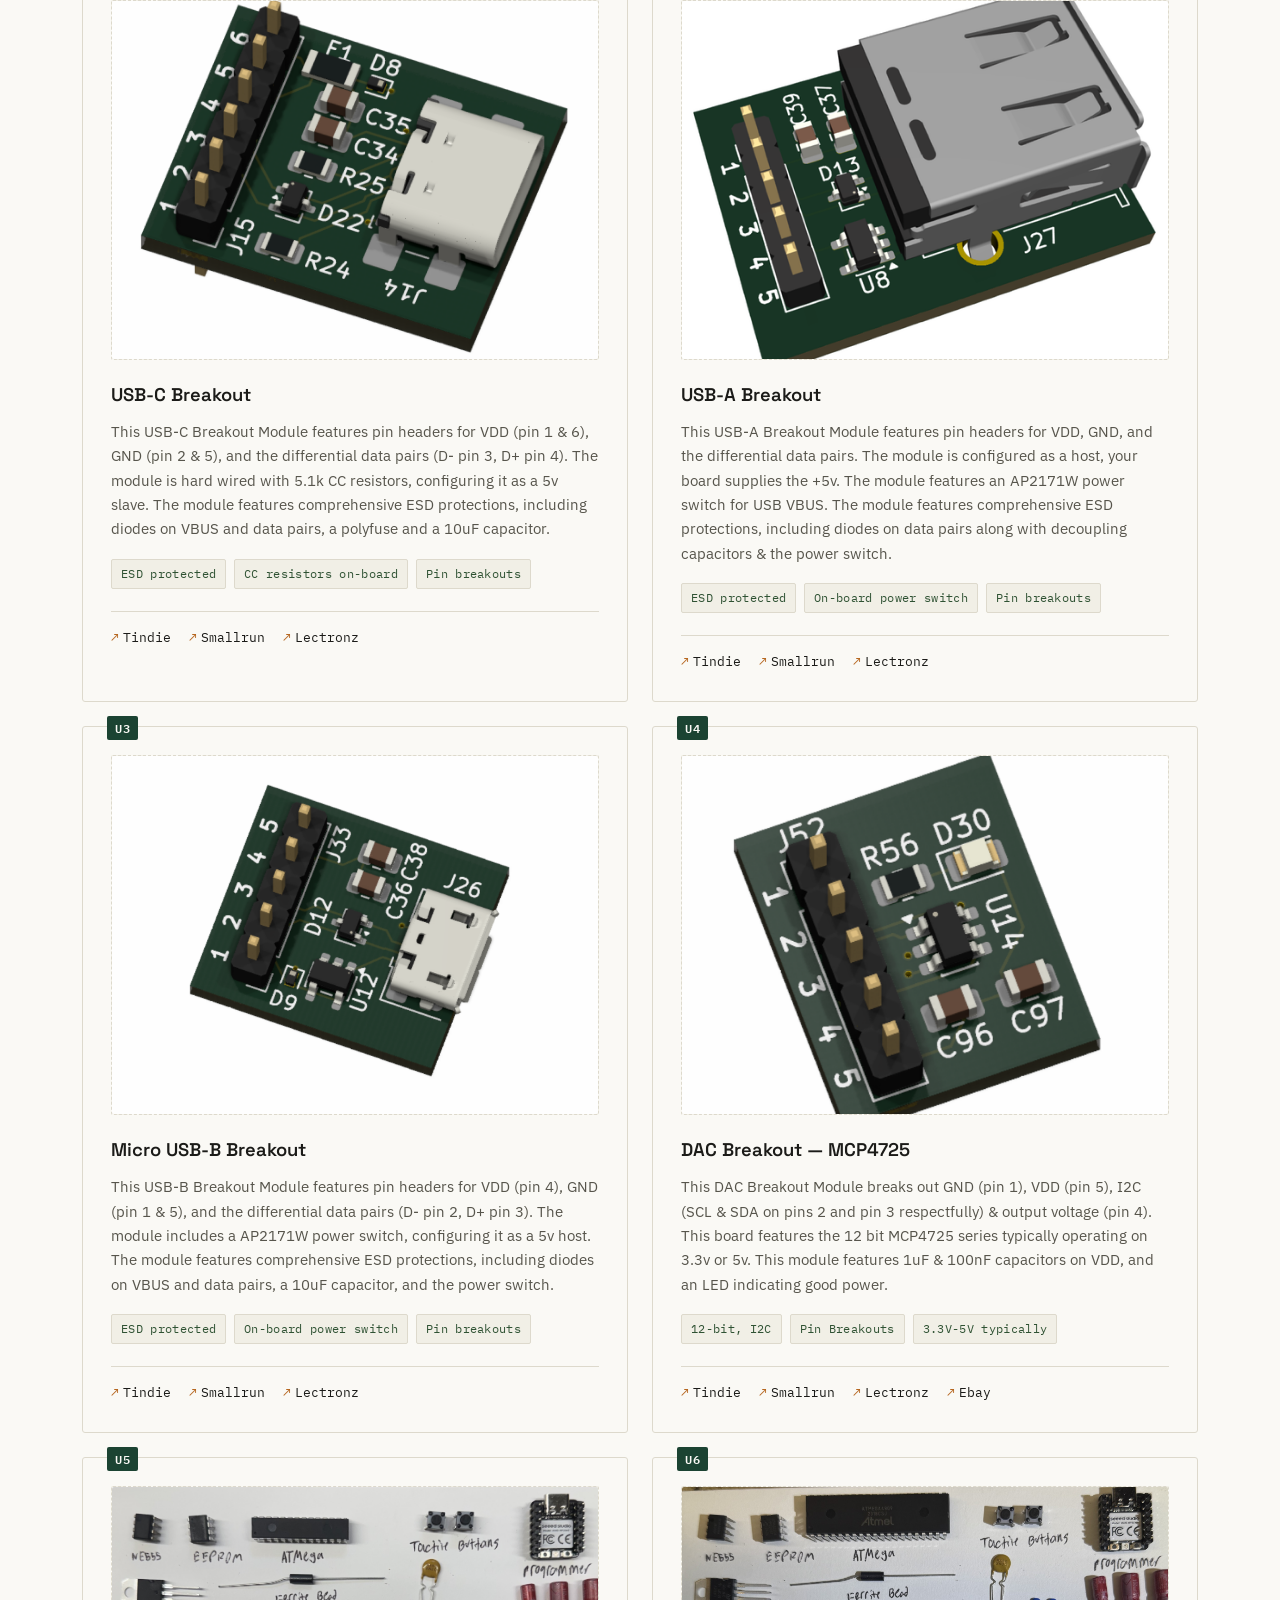
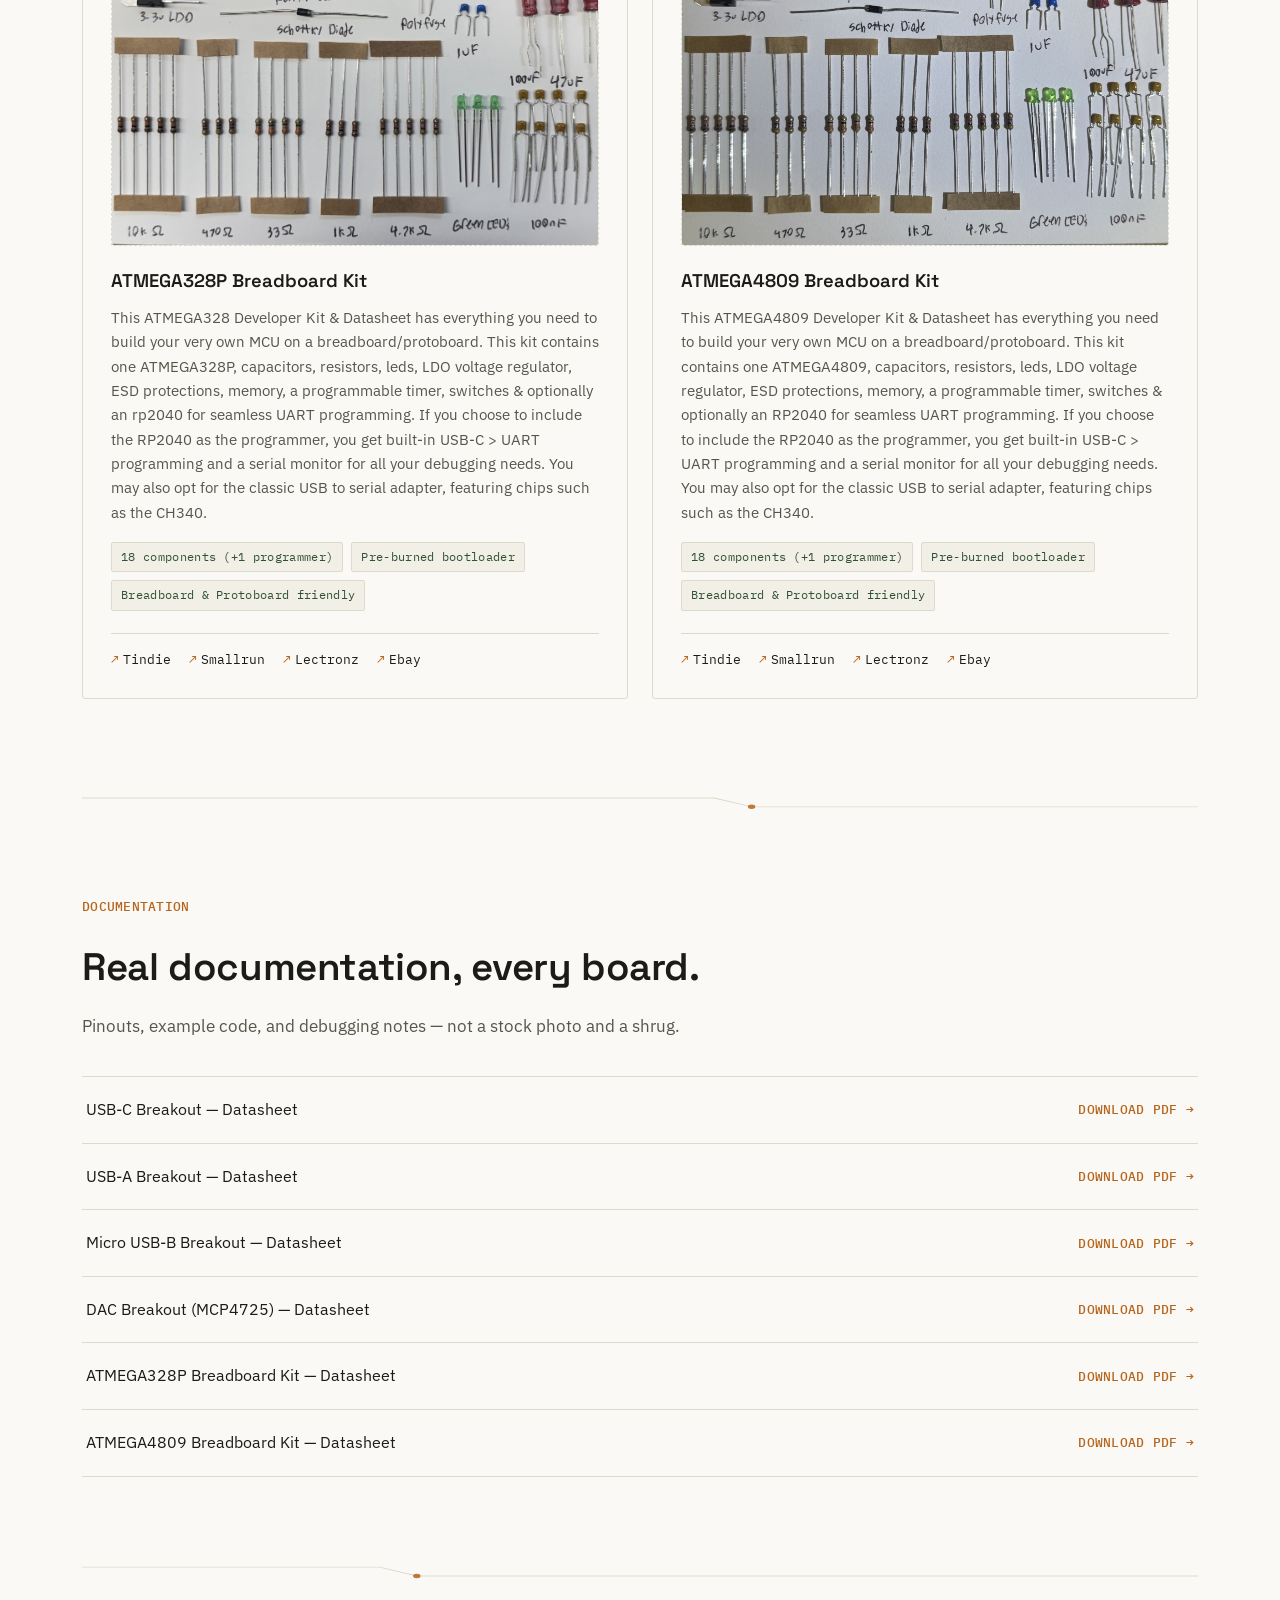
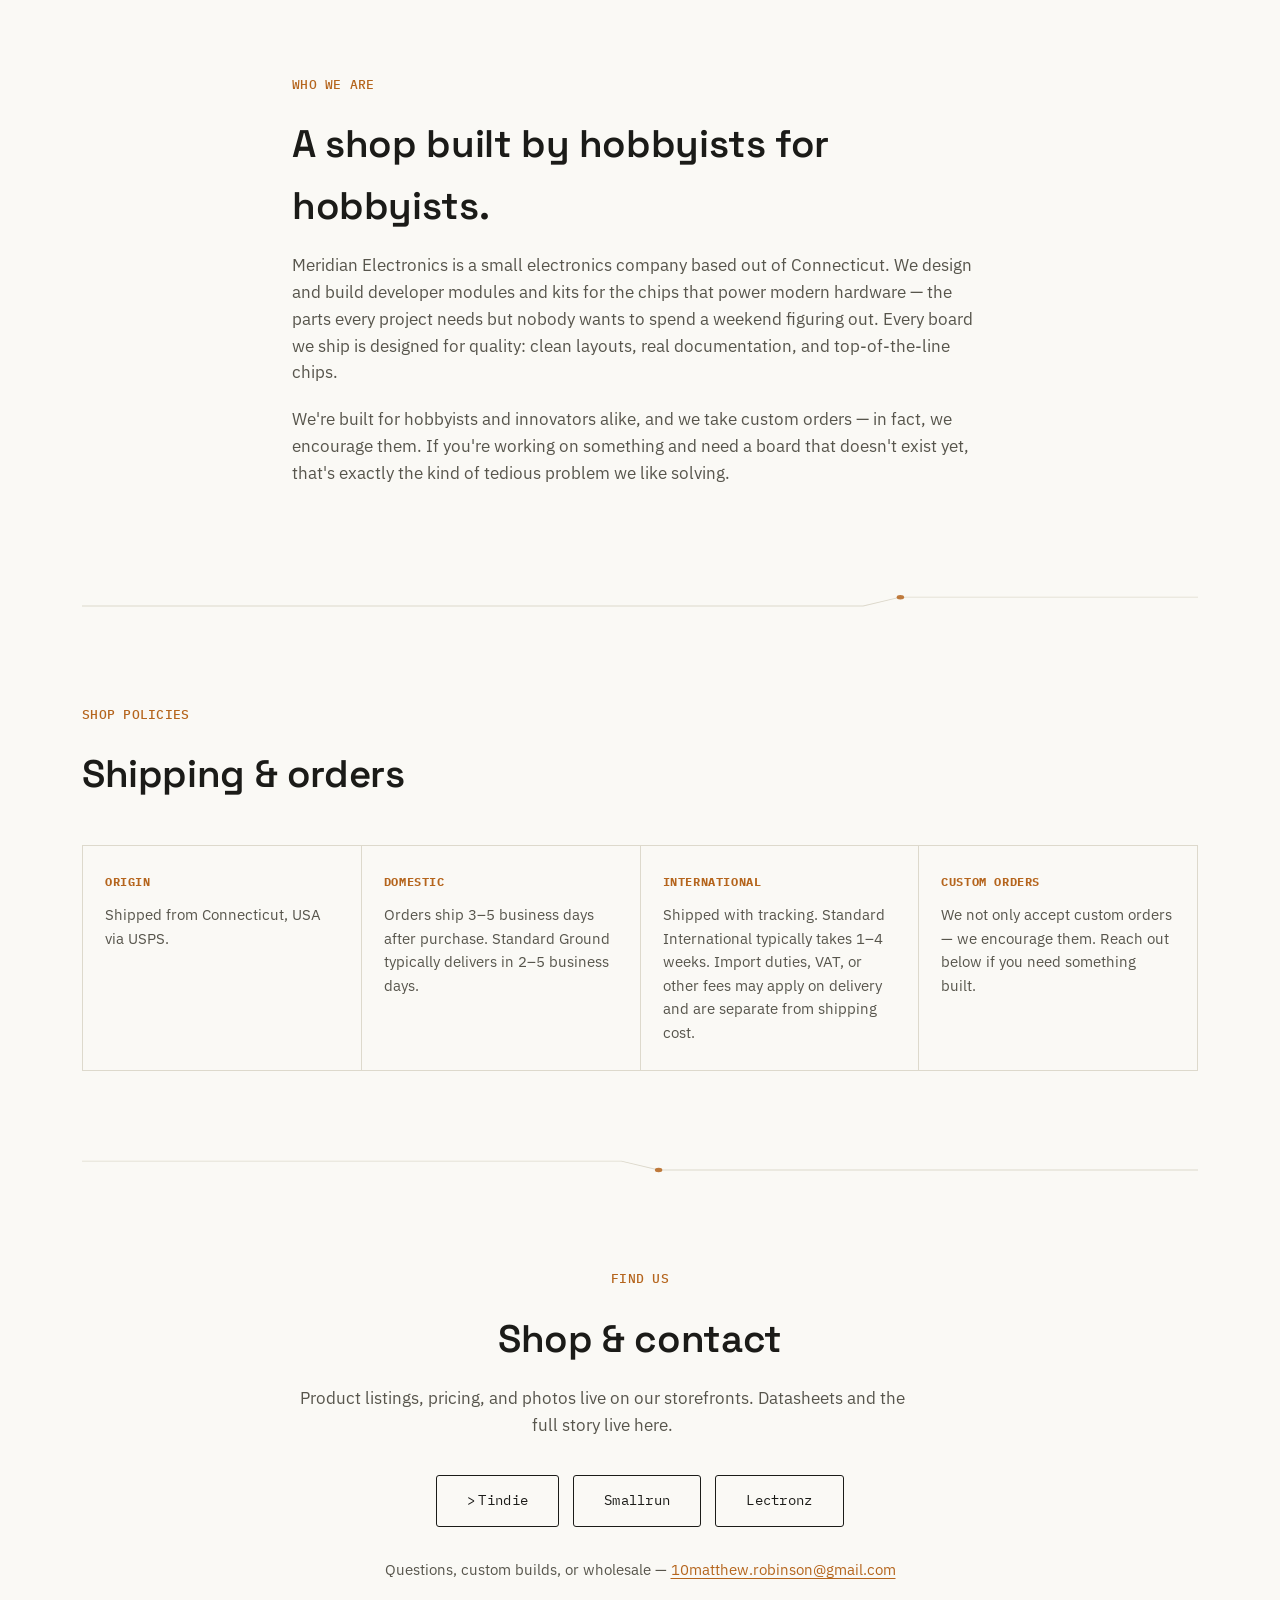
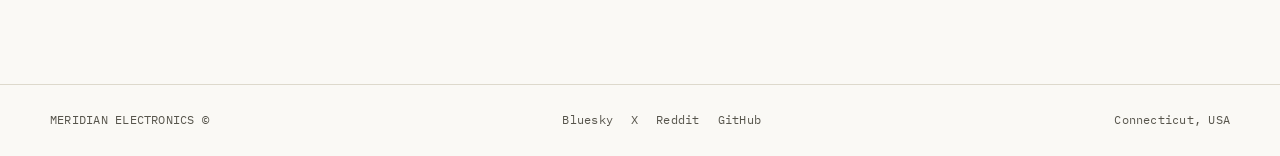
==== commit d9e3c5f8: "Refactor index.html for content updates and clarity Updated various sections of the index.html file " ====
--- a/index.html
+++ b/index.html
@@ -1,21 +1,27 @@
 <!DOCTYPE html>
 <html lang="en">
 <head>
+<!-- Google tag (gtag.js) -->
+<script async src="https://www.googletagmanager.com/gtag/js?id=G-0KDZ7LK2J1"></script>
+<script>
+  window.dataLayer = window.dataLayer || [];
+  function gtag(){dataLayer.push(arguments);}
+  gtag('js', new Date());
+  gtag('config', 'G-0KDZ7LK2J1');
+</script>
 <meta charset="UTF-8">
 <meta name="viewport" content="width=device-width, initial-scale=1.0">
 <title>Meridian Electronics — Developer Modules &amp; Kits</title>
 <meta name="description" content="Meridian Electronics builds developer modules and kits for the ICs that power modern hardware. Documented, tested, and built for hobbyists and innovators alike.">
 
-<!-- TODO: replace with your real GitHub Pages / custom domain URL once live -->
-<link rel="canonical" href="https://yourusername.github.io/meridian-electronics-site/">
+<link rel="canonical" href="https://meridian-electronics.github.io/Meridian-Electronics/">
 
 <!-- Social share preview (Reddit, X, Discord, iMessage, etc.) -->
 <meta property="og:type" content="website">
 <meta property="og:title" content="Meridian Electronics — Developer Modules & Kits">
 <meta property="og:description" content="Documented, tested developer modules and kits for the ICs that power modern hardware. Built for hobbyists and innovators, out of Connecticut.">
-<!-- TODO: replace with a real 1200x630 image once you have product photos -->
 <meta property="og:image" content="assets/images/social-preview.png">
-<meta property="og:url" content="https://yourusername.github.io/meridian-electronics-site/">
+<meta property="og:url" content="https://meridian-electronics.github.io/Meridian-Electronics/">
 <meta name="twitter:card" content="summary_large_image">
 <meta name="twitter:title" content="Meridian Electronics — Developer Modules & Kits">
 <meta name="twitter:description" content="Documented, tested developer modules and kits for the ICs that power modern hardware.">
@@ -33,15 +39,15 @@
 <!-- ============ NAV ============ -->
 <header class="site-header">
   <div class="header-inner">
-    <a href="#top" class="wordmark">
-      <span class="wordmark-mark">M&Eacute;</span>
-      <span class="wordmark-text">Meridian Electronics</span>
-    </a>
+    
+  <a href="#top" class="wordmark">
+  <img src="assets/images/logo-icon.png" alt="Meridian Electronics" class="wordmark-mark">
+  <span class="wordmark-text">Meridian Electronics</span>
+  </a>
 
     <nav class="main-nav" id="main-nav">
       <a href="#products">Products</a>
       <a href="#datasheets">Datasheets</a>
-      <a href="stencil-quote.html">Custom stencils</a>
       <a href="#about">About</a>
       <a href="#policies">Shipping</a>
       <a href="#contact">Contact</a>
@@ -61,11 +67,11 @@
     <div class="hero-grid" aria-hidden="true"></div>
     <div class="hero-inner">
       <p class="eyebrow mono">CT, USA &nbsp;·&nbsp; SMALL-BATCH ELECTRONICS</p>
-      <h1 class="hero-title">They do the hard&nbsp;stuff.<br>We do the tedious&nbsp;stuff.</h1>
+      <h1 class="hero-title">You do the important&nbsp;stuff.<br>We do the tedious&nbsp;stuff.</h1>
       <p class="hero-sub">
         Meridian Electronics builds developer modules and kits for the ICs that power modern
-        hardware — ADCs, flash memory, oscillators, USB modules, and more. Clean layouts,
-        real documentation, top-of-the-line chips. No unlabeled boards. No mystery pinouts.
+        hardware. From ADCs to flash memory, oscillators, USB modules, and more. Clean layouts,
+        real documentation and top-of-the-line chips ensure quality results. No unlabeled boards. No mystery pinouts.
       </p>
       <div class="hero-actions">
         <a href="#products" class="btn btn-primary">See the modules</a>
@@ -81,14 +87,15 @@
   <!-- ============ WHY / MANIFESTO ============ -->
   <section class="manifesto" id="why">
     <div class="section-inner narrow">
-      <p class="section-tag mono">// WHY WE BUILD</p>
+      <p class="section-tag mono">WHY WE BUILD</p>
       <p class="manifesto-text">
-        Cheap knockoff chips, unlabeled boards, and missing documentation waste time that
-        should be spent building. We make thoughtfully designed modules and kits with clear
-        instructions, tested layouts, and reliable components — so makers can get to the
-        interesting part sooner.
-      </p>
-      <p class="manifesto-sign mono">— Meridian Electronics, West Hartford, CT</p>
+        We understand the challenges that come from cheap knockoff chips, unlabeled breakout
+        boards, and modules with zero documentation. We want to get rid of all of that —
+        with high quality, easy to understand, documented, tested, impeccable products.
+        Why should an inventor spend days, even weeks, figuring out how to build a USB-C host,
+        when we can do that for them? Built by hobbyists, for hobbyists.
+      </p>
+      <p class="manifesto-sign mono">— Meridian Electronics, USA</p>
     </div>
   </section>
 
@@ -99,8 +106,8 @@
   <!-- ============ PRODUCTS ============ -->
   <section class="products" id="products">
     <div class="section-inner">
-      <p class="section-tag mono">// CURRENT LINEUP</p>
-      <h2 class="section-title">Four products. Zero guesswork.</h2>
+      <p class="section-tag mono">CURRENT LINEUP</p>
+      <h2 class="section-title">Four boards. Zero guesswork.</h2>
       <p class="section-lede">
         Every module ships with pinouts, example code, and notes on how to actually use it —
         not just a chip glued to a PCB.
@@ -113,102 +120,144 @@
           <div class="product-tag mono">U1</div>
           <div class="product-media">
             <!-- TODO: replace with real product photo -->
-            <span class="media-placeholder mono">USB-C BREAKOUT<br>photo goes here</span>
+            <img src="assets/images/USB-C IMG.png" alt="USB-C breakout board">
           </div>
           <h3>USB-C Breakout</h3>
           <p class="product-blurb">
             <!-- TODO: replace with your real Tindie/Smallrun description -->
-            Plug-and-play USB-C breakout with built-in ESD protection and CC resistors
-            already done for you. Bring power and data out cleanly, no guessing on pull-downs.
+            This USB-C Breakout Module features pin headers for VDD (pin 1 & 6), GND (pin 2 & 5), and the differential data pairs (D- pin 3, D+ pin 4). The module is hard wired with 5.1k CC resistors, configuring it as a 5v slave. The module features comprehensive ESD protections, including diodes on VBUS and data pairs, a polyfuse and a 10uF capacitor.
           </p>
           <ul class="product-specs mono">
             <li>ESD protected</li>
             <li>CC resistors on-board</li>
-            <li>Solder-pad breakout</li>
-          </ul>
-          <div class="product-links">
-            <a href="#" class="shop-link">Tindie</a>
-            <a href="#" class="shop-link">Smallrun</a>
-            <a href="#" class="shop-link">Lectronz</a>
-          </div>
-        </article>
-
-        <!-- PRODUCT 2 -->
+            <li>Pin breakouts</li>
+          </ul>
+          <div class="product-links">
+            <a href="https://www.tindie.com/products/meridian_tech/usb-c-breakout-module-built-in-esd-plug-play/" class="shop-link">Tindie</a>
+            <a href="https://smallrun.net/shop/meridian-electronics/usb-c-breakout-module-built-in-esd-plug-play" class="shop-link">Smallrun</a>
+            <a href="https://lectronz.com/products/usb-c-breakout-module" class="shop-link">Lectronz</a>
+          </div>
+        </article>
+
+        <!-- PRODUCT 1.1 -->
         <article class="product-card">
           <div class="product-tag mono">U2</div>
           <div class="product-media">
             <!-- TODO: replace with real product photo -->
-            <span class="media-placeholder mono">MICRO USB-B BREAKOUT<br>photo goes here</span>
-          </div>
-          <h3>Micro USB-B Breakout</h3>
+            <img src="assets/images/USB-A IMG.png" alt="USB-A breakout board">
+          </div>
+          <h3>USB-A Breakout</h3>
           <p class="product-blurb">
             <!-- TODO: replace with your real Tindie/Smallrun description -->
-            A dependable micro USB-B breakout with ESD protection, an on-board power switch,
-            and proper decoupling caps. The boring stuff, handled.
-          </p>
+            This USB-A Breakout Module features pin headers for VDD, GND, and the differential data pairs. The module is configured as a host, your board supplies the +5v. The module features an AP2171W power switch for USB VBUS. The module features comprehensive ESD protections, including diodes on data pairs along with decoupling capacitors & the power switch.          </p>
           <ul class="product-specs mono">
             <li>ESD protected</li>
             <li>On-board power switch</li>
-            <li>Decoupling caps included</li>
-          </ul>
-          <div class="product-links">
-            <a href="#" class="shop-link">Tindie</a>
-            <a href="#" class="shop-link">Smallrun</a>
-            <a href="#" class="shop-link">Lectronz</a>
+            <li>Pin breakouts</li>
+          </ul>
+          <div class="product-links">
+            <a href="https://www.tindie.com/products/meridian_tech/usb-c-usb-a-module-kit-plug-play-esd/" class="shop-link">Tindie</a>
+            <a href="https://smallrun.net/shop/meridian-electronics/usb-a-module" class="shop-link">Smallrun</a>
+            <a href="https://lectronz.com/products/usb-a-breakout" class="shop-link">Lectronz</a>
+          </div>
+        </article>
+        
+        <!-- PRODUCT 2 -->
+        <article class="product-card">
+          <div class="product-tag mono">U3</div>
+          <div class="product-media">
+            <!-- TODO: replace with real product photo -->
+            <img src="assets/images/USB-B IMG.png" alt="USB-B breakout board">
+          </div>
+          <h3>Micro USB-B Breakout</h3>
+          <p class="product-blurb">
+            This USB-B Breakout Module features pin headers for VDD (pin 4), GND (pin 1 & 5), and the differential data pairs (D- pin 2, D+ pin 3). The module includes a AP2171W power switch, configuring it as a 5v host. The module features comprehensive ESD protections, including diodes on VBUS and data pairs, a 10uF capacitor, and the power switch.
+          </p>
+          <ul class="product-specs mono">
+            <li>ESD protected</li>
+            <li>On-board power switch</li>
+            <li>Pin breakouts</li>
+          </ul>
+          <div class="product-links">
+            <a href="https://www.tindie.com/products/meridian_tech/micro-usb-b-breakout-module/" class="shop-link">Tindie</a>
+            <a href="https://smallrun.net/shop/meridian-electronics/micro-usb-b-breakout-module" class="shop-link">Smallrun</a>
+            <a href="https://lectronz.com/stores/meridian-electronics" class="shop-link">Lectronz</a>
           </div>
         </article>
 
         <!-- PRODUCT 3 -->
         <article class="product-card">
-          <div class="product-tag mono">U3</div>
-          <div class="product-media">
-            <!-- TODO: replace with real product photo -->
-            <span class="media-placeholder mono">DAC BREAKOUT (MCP4725)<br>photo goes here</span>
+          <div class="product-tag mono">U4</div>
+          <div class="product-media">
+            <!-- TODO: replace with real product photo -->
+            <img src="assets/images/DAC IMG.png" alt="DAC breakout board">
           </div>
           <h3>DAC Breakout — MCP4725</h3>
           <p class="product-blurb">
-            <!-- TODO: replace with your real Tindie/Smallrun description -->
-            12-bit I2C DAC breakout built around the MCP4725. Ships with 1&micro;F and 100nF
-            caps on VDD and a power-good LED, so you can skip straight to generating signal.
+            This DAC Breakout Module breaks out GND (pin 1), VDD (pin 5), I2C (SCL & SDA on pins 2 and pin 3 respectfully) & output voltage (pin 4). This board features the 12 bit MCP4725 series typically operating on 3.3v or 5v. This module features 1uF & 100nF capacitors on VDD, and an LED indicating good power.
           </p>
           <ul class="product-specs mono">
             <li>12-bit, I2C</li>
-            <li>Power-good LED</li>
-            <li>3.3V / 5V typical</li>
-          </ul>
-          <div class="product-links">
-            <a href="#" class="shop-link">Tindie</a>
-            <a href="#" class="shop-link">Smallrun</a>
-            <a href="#" class="shop-link">Lectronz</a>
+            <li>Pin Breakouts</li>
+            <li>3.3V-5V typically</li>
+          </ul>
+          <div class="product-links">
+            <a href="https://www.tindie.com/products/meridian_tech/12-bit-dac-mcp4725-module/" class="shop-link">Tindie</a>
+            <a href="https://smallrun.net/shop/meridian-electronics/12-bit-dac-mcp4725-module" class="shop-link">Smallrun</a>
+            <a href="https://lectronz.com/stores/meridian-electronics" class="shop-link">Lectronz</a>
+            <a href="https://www.ebay.com/itm/366663452091" class="shop-link">Ebay</a>
           </div>
         </article>
 
         <!-- PRODUCT 4 -->
         <article class="product-card">
-          <div class="product-tag mono">U4</div>
-          <div class="product-media">
-            <!-- TODO: replace with real product photo -->
-            <span class="media-placeholder mono">ATMEGA328P BREADBOARD KIT<br>photo goes here</span>
+          <div class="product-tag mono">U5</div>
+          <div class="product-media">
+            <!-- TODO: replace with real product photo -->
+            <img src="assets/images/ATMEGA328P IMG.png" alt="328P kit">
           </div>
           <h3>ATMEGA328P Breadboard Kit</h3>
           <p class="product-blurb">
-            <!-- TODO: replace with your real Tindie/Smallrun description -->
-            Everything you need to build your own MCU on a breadboard — ATMEGA328P, LDO,
-            timer, memory, resistors, caps, ESD protection, and an optional RP2040 programmer
-            for USB-C&nbsp;&gt; UART programming.
+            This ATMEGA328 Developer Kit & Datasheet has everything you need to build your very own MCU on a breadboard/protoboard. This kit contains one ATMEGA328P, capacitors, resistors, leds, LDO voltage regulator, ESD protections, memory, a programmable timer, switches & optionally an rp2040 for seamless UART programming.
+            If you choose to include the RP2040 as the programmer, you get built-in USB-C > UART programming and a serial monitor for all your debugging needs. You may also opt for the classic USB to serial adapter, featuring chips such as the CH340. 
           </p>
           <ul class="product-specs mono">
-            <li>18 parts (+1 optional)</li>
+            <li>18 components (+1 programmer)</li>
             <li>Pre-burned bootloader</li>
-            <li>Optional RP2040 programmer</li>
-          </ul>
-          <div class="product-links">
-            <a href="#" class="shop-link">Tindie</a>
-            <a href="#" class="shop-link">Smallrun</a>
-            <a href="#" class="shop-link">Lectronz</a>
-          </div>
-        </article>
-
+            <li>Breadboard & Protoboard friendly</li>
+          </ul>
+          <div class="product-links">
+            <a href="https://www.tindie.com/products/meridian_tech/atmega328p-dev-educational-kit-breadboard-mcp/" class="shop-link">Tindie</a>
+            <a href="https://smallrun.net/shop/meridian-electronics/atmega328p-dev-kit-educational-kit-breadboard" class="shop-link">Smallrun</a>
+            <a href="https://lectronz.com/products/atmega328p-devkit" class="shop-link">Lectronz</a>
+            <a href="https://www.ebay.com/itm/366651396255" class="shop-link">Ebay</a>
+          </div>
+        </article>
+
+        <!-- PRODUCT 4.1 -->
+        <article class="product-card">
+          <div class="product-tag mono">U6</div>
+          <div class="product-media">
+            <!-- TODO: replace with real product photo -->
+            <img src="assets/images/ATMEGA4809 IMG.png" alt="4809 kit">
+          </div>
+          <h3>ATMEGA4809 Breadboard Kit</h3>
+          <p class="product-blurb">
+            This ATMEGA4809 Developer Kit & Datasheet has everything you need to build your very own MCU on a breadboard/protoboard. This kit contains one ATMEGA4809, capacitors, resistors, leds, LDO voltage regulator, ESD protections, memory, a programmable timer, switches & optionally an RP2040 for seamless UART programming.
+            If you choose to include the RP2040 as the programmer, you get built-in USB-C > UART programming and a serial monitor for all your debugging needs. You may also opt for the classic USB to serial adapter, featuring chips such as the CH340. 
+          </p>
+          <ul class="product-specs mono">
+            <li>18 components (+1 programmer)</li>
+            <li>Pre-burned bootloader</li>
+            <li>Breadboard & Protoboard friendly</li>
+          </ul>
+          <div class="product-links">
+            <a href="https://www.tindie.com/products/meridian_tech/atmega4809-dev-educational-kit-breadboard-mcp/" class="shop-link">Tindie</a>
+            <a href="https://smallrun.net/shop/meridian-electronics/atmega4809-dev-educational-kit-breadboard-mcp" class="shop-link">Smallrun</a>
+            <a href="https://lectronz.com/products/atmega4809-dev-educational-kit-breadboard-mcp" class="shop-link">Lectronz</a>
+            <a href="https://www.ebay.com/itm/366666823416" class="shop-link">Ebay</a>
+          </div>
+        </article>
       </div>
     </div>
   </section>
@@ -220,11 +269,10 @@
   <!-- ============ DATASHEETS ============ -->
   <section class="datasheets" id="datasheets">
     <div class="section-inner">
-      <p class="section-tag mono">// DOCUMENTATION</p>
+      <p class="section-tag mono">DOCUMENTATION</p>
       <h2 class="section-title">Real documentation, every board.</h2>
       <p class="section-lede">
         Pinouts, example code, and debugging notes — not a stock photo and a shrug.
-        Drop your PDFs in <code class="mono">/assets/datasheets</code> and link them below.
       </p>
 
       <ul class="datasheet-list">
@@ -233,6 +281,10 @@
           <a href="assets/datasheets/usb-c-breakout.pdf" class="ds-link mono">DOWNLOAD PDF &rarr;</a>
         </li>
         <li>
+          <span class="ds-name">USB-A Breakout — Datasheet</span>
+          <a href="assets/datasheets/usb-a-breakout.pdf" class="ds-link mono">DOWNLOAD PDF &rarr;</a>
+        </li>
+        <li>
           <span class="ds-name">Micro USB-B Breakout — Datasheet</span>
           <a href="assets/datasheets/micro-usb-b-breakout.pdf" class="ds-link mono">DOWNLOAD PDF &rarr;</a>
         </li>
@@ -243,6 +295,10 @@
         <li>
           <span class="ds-name">ATMEGA328P Breadboard Kit — Datasheet</span>
           <a href="assets/datasheets/atmega328p-kit.pdf" class="ds-link mono">DOWNLOAD PDF &rarr;</a>
+        </li>
+        <li>
+          <span class="ds-name">ATMEGA4809 Breadboard Kit — Datasheet</span>
+          <a href="assets/datasheets/atmega4809-kit.pdf" class="ds-link mono">DOWNLOAD PDF &rarr;</a>
         </li>
       </ul>
     </div>
@@ -255,16 +311,19 @@
   <!-- ============ ABOUT ============ -->
   <section class="about" id="about">
     <div class="section-inner narrow">
-      <p class="section-tag mono">// WHO WE ARE</p>
-      <h2 class="section-title">A small shop out of Connecticut.</h2>
+      <p class="section-tag mono">WHO WE ARE</p>
+      <h2 class="section-title">A shop built by hobbyists for hobbyists.</h2>
       <p class="about-text">
-        Meridian Electronics is a small electronics company based in West Hartford,
-        Connecticut. We design and build developer modules and kits for the chips behind
-        modern hardware, making useful components easier to put to work.
+        Meridian Electronics is a small electronics company based out of
+        Connecticut. We design and build developer modules and kits for the chips that
+        power modern hardware — the parts every project needs but nobody wants to spend
+        a weekend figuring out. Every board we ship is designed for quality: clean layouts,
+        real documentation, and top-of-the-line chips.
       </p>
       <p class="about-text">
-        Have a project that needs a board or stencil that doesn't exist yet? We take custom
-        orders and like solving exactly those kinds of problems.
+        We're built for hobbyists and innovators alike, and we take custom orders — in
+        fact, we encourage them. If you're working on something and need a board that
+        doesn't exist yet, that's exactly the kind of tedious problem we like solving.
       </p>
     </div>
   </section>
@@ -276,13 +335,13 @@
   <!-- ============ SHIPPING / POLICIES ============ -->
   <section class="policies" id="policies">
     <div class="section-inner">
-      <p class="section-tag mono">// SHOP POLICIES</p>
+      <p class="section-tag mono">SHOP POLICIES</p>
       <h2 class="section-title">Shipping &amp; orders</h2>
 
       <div class="policy-grid">
         <div class="policy-card">
           <h3 class="mono">ORIGIN</h3>
-          <p>Shipped from West Hartford, Connecticut, USA via USPS.</p>
+          <p>Shipped from Connecticut, USA via USPS.</p>
         </div>
         <div class="policy-card">
           <h3 class="mono">DOMESTIC</h3>
@@ -311,7 +370,7 @@
   <!-- ============ CONTACT / SHOPS ============ -->
   <section class="contact" id="contact">
     <div class="section-inner narrow center">
-      <p class="section-tag mono">// FIND US</p>
+      <p class="section-tag mono">FIND US</p>
       <h2 class="section-title">Shop &amp; contact</h2>
       <p class="section-lede">
         Product listings, pricing, and photos live on our storefronts. Datasheets and
@@ -320,13 +379,13 @@
 
       <div class="shop-buttons">
         <!-- TODO: replace # with your real storefront URLs -->
-        <a href="#" class="shop-btn">
+        <a href="https://www.tindie.com/stores/meridian_tech/" class="shop-btn">>
           <span class="mono">Tindie</span>
         </a>
-        <a href="#" class="shop-btn">
+        <a href="https://smallrun.net/shop/meridian-electronics" class="shop-btn">
           <span class="mono">Smallrun</span>
         </a>
-        <a href="#" class="shop-btn">
+        <a href="https://lectronz.com/stores/meridian-electronics" class="shop-btn">
           <span class="mono">Lectronz</span>
         </a>
       </div>
@@ -334,7 +393,7 @@
       <!-- TODO: replace with your real contact email -->
       <p class="contact-email">
         Questions, custom builds, or wholesale &mdash;
-        <a href="mailto:hello@meridianelectronics.example">hello@meridianelectronics.example</a>
+        <a href="mailto:10matthew.robinson@gmail.com">10matthew.robinson@gmail.com</a>
       </p>
     </div>
   </section>
@@ -344,7 +403,13 @@
 <footer class="site-footer">
   <div class="footer-inner">
     <span class="mono">MERIDIAN ELECTRONICS &copy; <span id="year"></span></span>
-    <span class="mono footer-loc">WEST HARTFORD, CT</span>
+    <div class="footer-social">
+      <a href="https://bsky.app/profile/meridian-tech.bsky.social" class="mono">Bluesky</a>
+      <a href="https://x.com/Meridian_TechUS" class="mono">X</a>
+      <a href="https://www.reddit.com/user/Federal-Estate-7800/" class="mono">Reddit</a>
+      <a href="https://github.com/Meridian-Electronics" class="mono">GitHub</a>
+    </div>
+    <span class="mono footer-loc">Connecticut, USA</span>
   </div>
 </footer>
 
